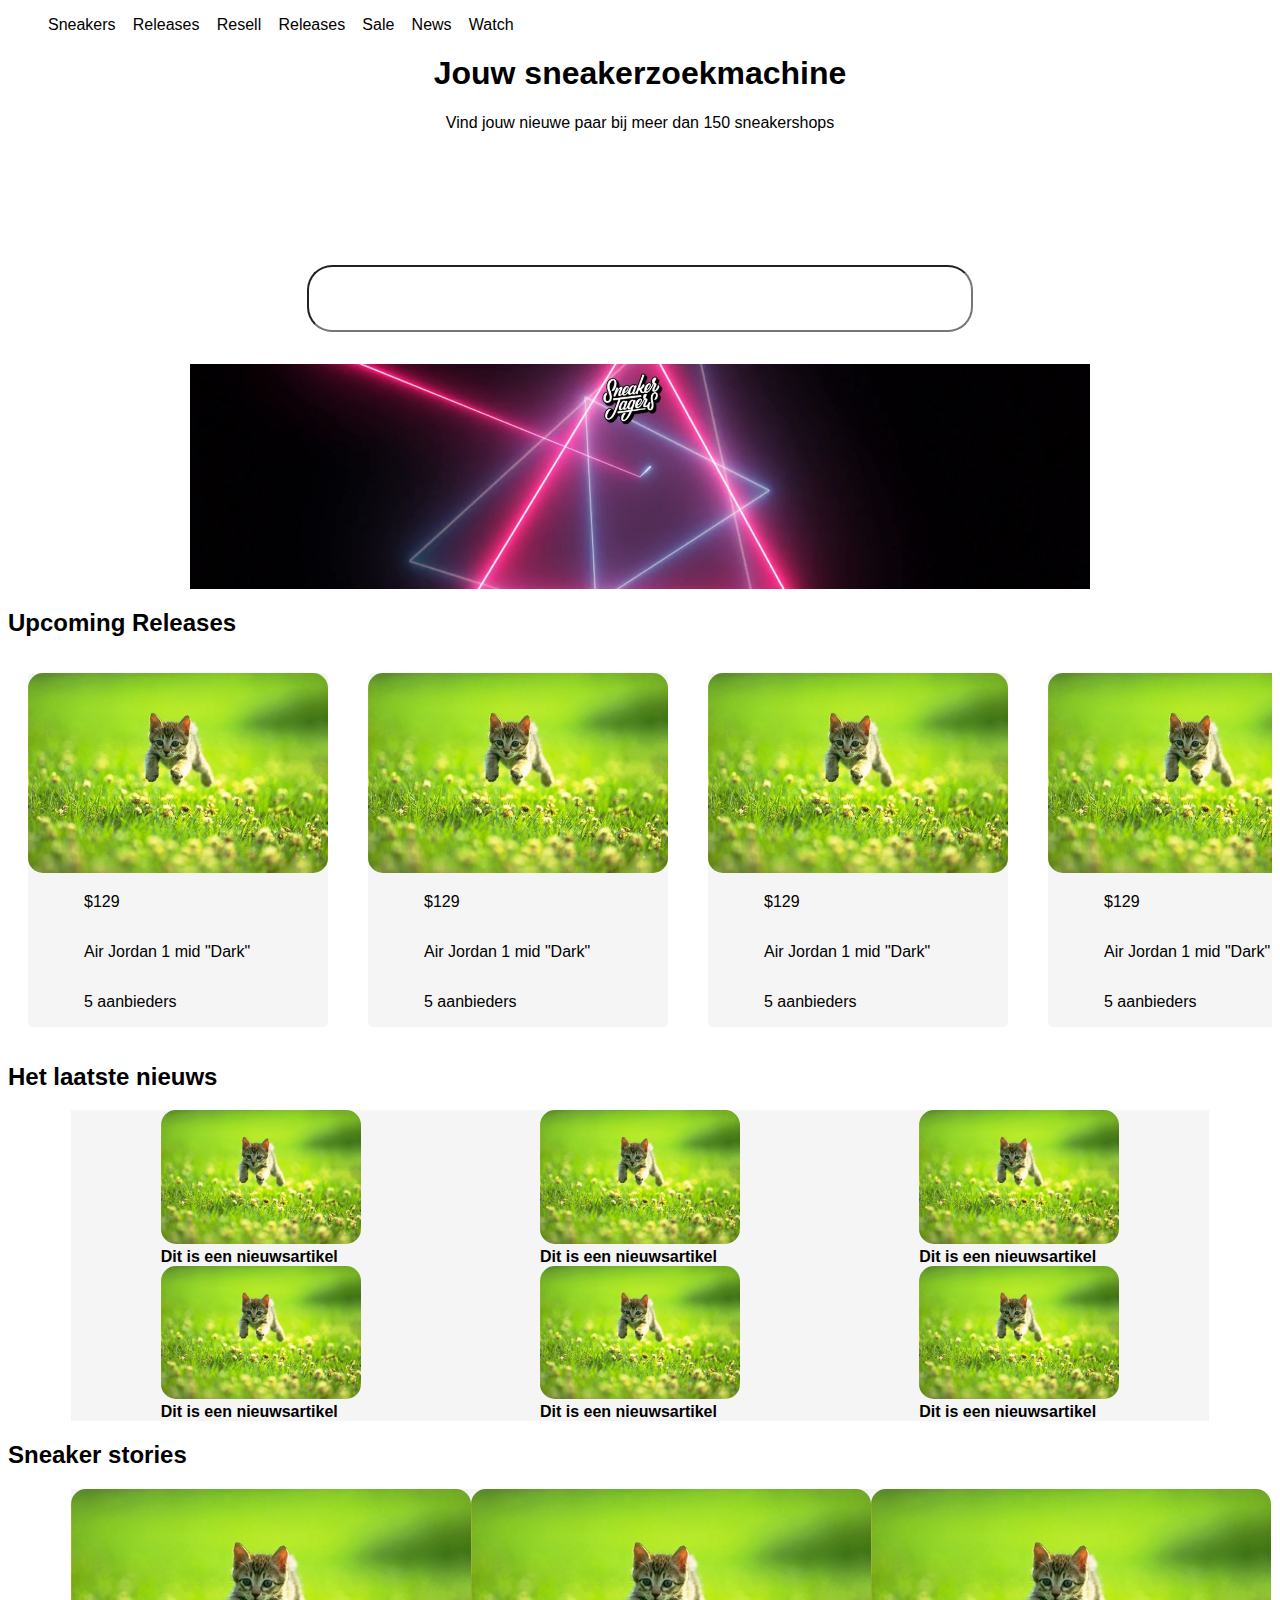
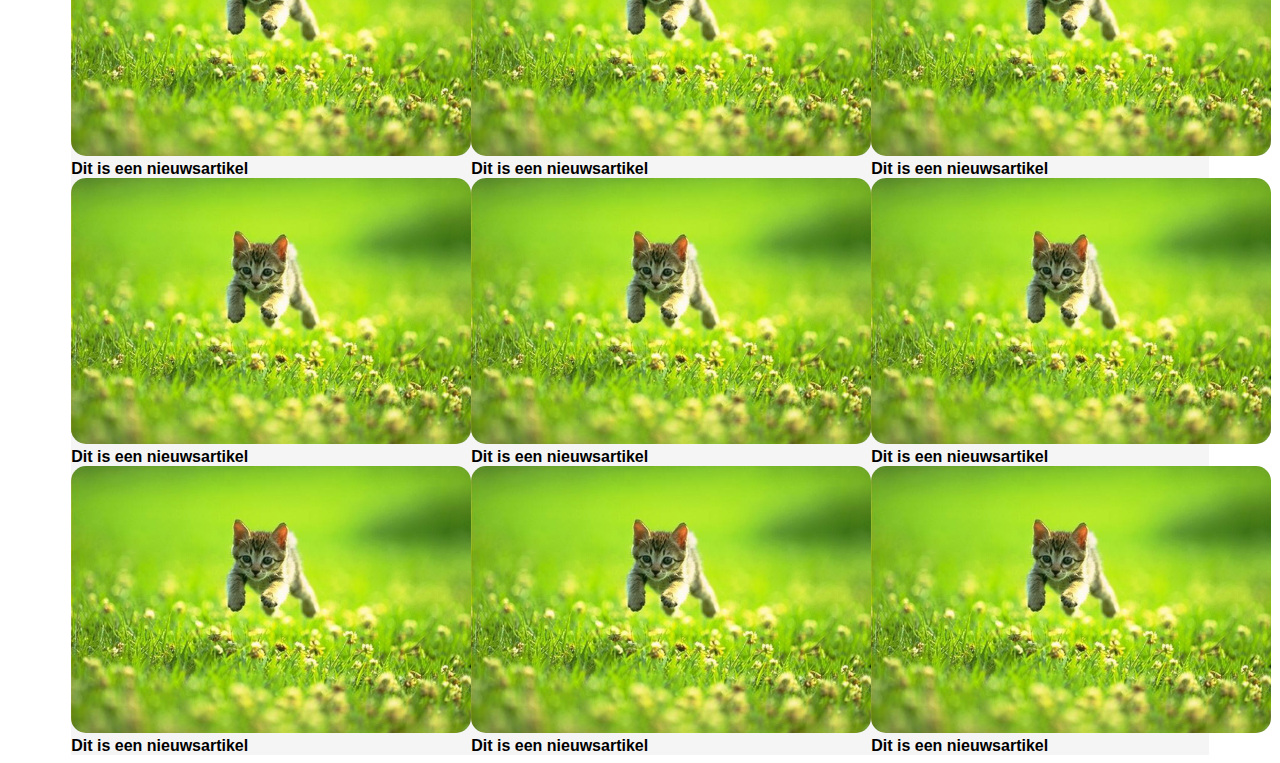
==== index2.html @ d447aaa3 "Add files via upload" ====
<!doctype html>
<html lang="nl">

<head>
	<meta charset="UTF-8">
	<meta name="author" content="jouw naam">
	<meta name="viewport" content="width=device-width, initial-scale=1">

	<title>Howdy FED2122</title>

	<link href="styles/style.css" rel="stylesheet">
	<link rel="icon" type="image/svg+xml" href="images/favicon.svg">
	
	<nav>
		<selector class="navigatieBalk"></selector>
		<ul>
			<li>Sneakers</li>
			<li>Releases</li>
			<li>Resell</li>
			<li>Releases</li>
			<li>Sale</li>
			<li>News</li>
			<li>Watch</li>
		</ul>
	</selector>
	</nav>
	
</head>

<body>
	<h1>Jouw sneakerzoekmachine</h1>
	<p>Vind jouw nieuwe paar bij meer dan 150 sneakershops</p>

	<form>
		<input type="textbox>">
	</form>

	<video width="900">
		<source src="images/black-friday.mp4" type="video/mp4">
	</video>

	<h2>Upcoming Releases</h2>

	<section>
		<ul class="sneakerblok">
			<li class="productfoto">
				<img width="300" src="images/dummy-plaatje.jpg">
			</li>
			<li>
				<p class="sneakerbloktekst">$129</p>
			</li>
			<li>
				<p class="sneakerbloktekst">Air Jordan 1 mid "Dark"</p>
			</li>
			<li>
				<p class="sneakerbloktekst">5 aanbieders</p>
			</li>
		</ul>

		<ul class="sneakerblok">
			<li class="productfoto">
				<img width="300" src="images/dummy-plaatje.jpg">
			</li>
			<li>
				<p class="sneakerbloktekst">$129</p>
			</li>
			<li>
				<p class="sneakerbloktekst">Air Jordan 1 mid "Dark"</p>
			</li>
			<li>
				<p class="sneakerbloktekst">5 aanbieders</p>
			</li>
		</ul>

		<ul class="sneakerblok">
			<li class="productfoto">
				<img width="300" src="images/dummy-plaatje.jpg">
			</li>
			<li>
				<p class="sneakerbloktekst">$129</p>
			</li>
			<li>
				<p class="sneakerbloktekst">Air Jordan 1 mid "Dark"</p>
			</li>
			<li>
				<p class="sneakerbloktekst">5 aanbieders</p>
			</li>
		</ul>

		<ul class="sneakerblok">
			<li class="productfoto">
				<img width="300" src="images/dummy-plaatje.jpg">
			</li>
			<li>
				<p class="sneakerbloktekst">$129</p>
			</li>
			<li>
				<p class="sneakerbloktekst">Air Jordan 1 mid "Dark"</p>
			</li>
			<li>
				<p class="sneakerbloktekst">5 aanbieders</p>
			</li>
		</ul>

		<ul class="sneakerblok">
			<li class="productfoto">
				<img width="300" src="images/dummy-plaatje.jpg">
			</li>
			<li>
				<p class="sneakerbloktekst">$129</p>
			</li>
			<li>
				<p class="sneakerbloktekst">Air Jordan 1 mid "Dark"</p>
			</li>
			<li>
				<p class="sneakerbloktekst">5 aanbieders</p>
			</li>
		</ul>


	</section>

	<h2>Het laatste nieuws</h2>
	<selection class="nieuwsItems">
		
			<li>
				<img width="200" src="images/dummy-plaatje.jpg">
				<selector class="nieuwsBlok">
				<strong>Dit is een nieuwsartikel</strong>
				</selector>
			</li>
			<li>
				<img width="200" src="images/dummy-plaatje.jpg">
				<selector class="nieuwsBlok"></selector>
				<strong>Dit is een nieuwsartikel</strong>
				</selector>
			</li>
			<li>
				<img width="200" src="images/dummy-plaatje.jpg">
				<selector class="nieuwsBlok"></selector>
				<strong>Dit is een nieuwsartikel</strong>
				</selector>
			</li>
		
	</selection>

	<section class="nieuwsItemsBorder">
	<selection class="nieuwsItems">
		
			<li>

				<img width="200" src="images/dummy-plaatje.jpg">
				<selector class="nieuwsBlok">
				<strong>Dit is een nieuwsartikel</strong>
				</selector>
			</li>
			<li>
				<img width="200" src="images/dummy-plaatje.jpg">
				<selector class="nieuwsBlok"></selector>
				<strong>Dit is een nieuwsartikel</strong>
				</selector>
			</li>
			<li>
				<img width="200" src="images/dummy-plaatje.jpg">
				<selector class="nieuwsBlok"></selector>
				<strong>Dit is een nieuwsartikel</strong>
				</selector>
			</li>
		
	</selection>
	</section>

	<h2>Sneaker stories</h2>
	<section class="nieuwsItemsBorder">
		<selection class="nieuwsItems">
				<li>
	
					<img width="400" src="images/dummy-plaatje.jpg">
					<selector class="nieuwsBlok">
					<strong>Dit is een nieuwsartikel</strong>
					</selector>
				</li>
				<li>
					<img width="400" src="images/dummy-plaatje.jpg">
					<selector class="nieuwsBlok"></selector>
					<strong>Dit is een nieuwsartikel</strong>
					</selector>
				</li>
				<li>
					<img width="400" src="images/dummy-plaatje.jpg">
					<selector class="nieuwsBlok"></selector>
					<strong>Dit is een nieuwsartikel</strong>
					</selector>
				</li>
		</selection>
		</section>

		<section class="nieuwsItemsBorder">
			<selection class="nieuwsItems">
					<li>
		
						<img width="400" src="images/dummy-plaatje.jpg">
						<selector class="nieuwsBlok">
						<strong>Dit is een nieuwsartikel</strong>
						</selector>
					</li>
					<li>
						<img width="400" src="images/dummy-plaatje.jpg">
						<selector class="nieuwsBlok"></selector>
						<strong>Dit is een nieuwsartikel</strong>
						</selector>
					</li>
					<li>
						<img width="400" src="images/dummy-plaatje.jpg">
						<selector class="nieuwsBlok"></selector>
						<strong>Dit is een nieuwsartikel</strong>
						</selector>
					</li>
			</selection>
			</section>

			<section class="nieuwsItemsBorder">
				<selection class="nieuwsItems">
						<li>
			
							<img width="400" src="images/dummy-plaatje.jpg">
							<selector class="nieuwsBlok">
							<strong>Dit is een nieuwsartikel</strong>
							</selector>
						</li>
						<li>
							<img width="400" src="images/dummy-plaatje.jpg">
							<selector class="nieuwsBlok"></selector>
							<strong>Dit is een nieuwsartikel</strong>
							</selector>
						</li>
						<li>
							<img width="400" src="images/dummy-plaatje.jpg">
							<selector class="nieuwsBlok"></selector>
							<strong>Dit is een nieuwsartikel</strong>
							</selector>
						</li>
				</selection>
				</section>


	<script src="scripts/script.js"></script>
</body>

</html>
---- styles/style.css ----
/* CSS Document */
*, *::after, *::before {
  box-sizing:border-box;  
}

html{
  font-family: Arial, Helvetica, sans-serif;
  background: "images/background.png";
}

h1{
  text-align: center;
  
}

p{
  text-align: center;
}



ul{
  list-style: none;
  width: 30em;
  display: flex;
  justify-content: space-between;
 
}

input{
  display: flex;
  width: 50em;
  height: 5em;
  margin: auto;
  padding: 10px;
  background-color: white;
  border-radius: 25px;
  margin-top: 10em;
}

section{
  display: flex;
  overflow-x:auto;
}

img{
  border-radius: 15px;
}

video{
  display: flex;
  margin: auto;
  margin-top: 2em;
}

strong{
  margin-top: 10em;
}

.achtergrond{
  background-color: grey;
  height: 500px;
}

.sneakerblok{
  width: 300px;
  display: flex;
  flex-direction: column;
  margin-left: 20px;
  margin-right: 20px;
  background-color: #F5F5F5;
  border-radius: 5px;
}

.productfoto{

  margin-left: -40px;
 
}

.navigatieBalk{
  width: 50px;
  justify-content: center;

}

.sneakerbloktekst{
  
  margin-left: 1em;
  text-align: left;
}

.image{
  margin:auto;

}

.nieuwsItems{
 display: flex;
 justify-content:space-around; 
 width: 90%;
 margin: auto;
 background-color: #F5F5F5;
 list-style: none;

}

.nieuwsBlok{
  display: block;
  width: auto;
  
}

ul{
  width: 40%;
}
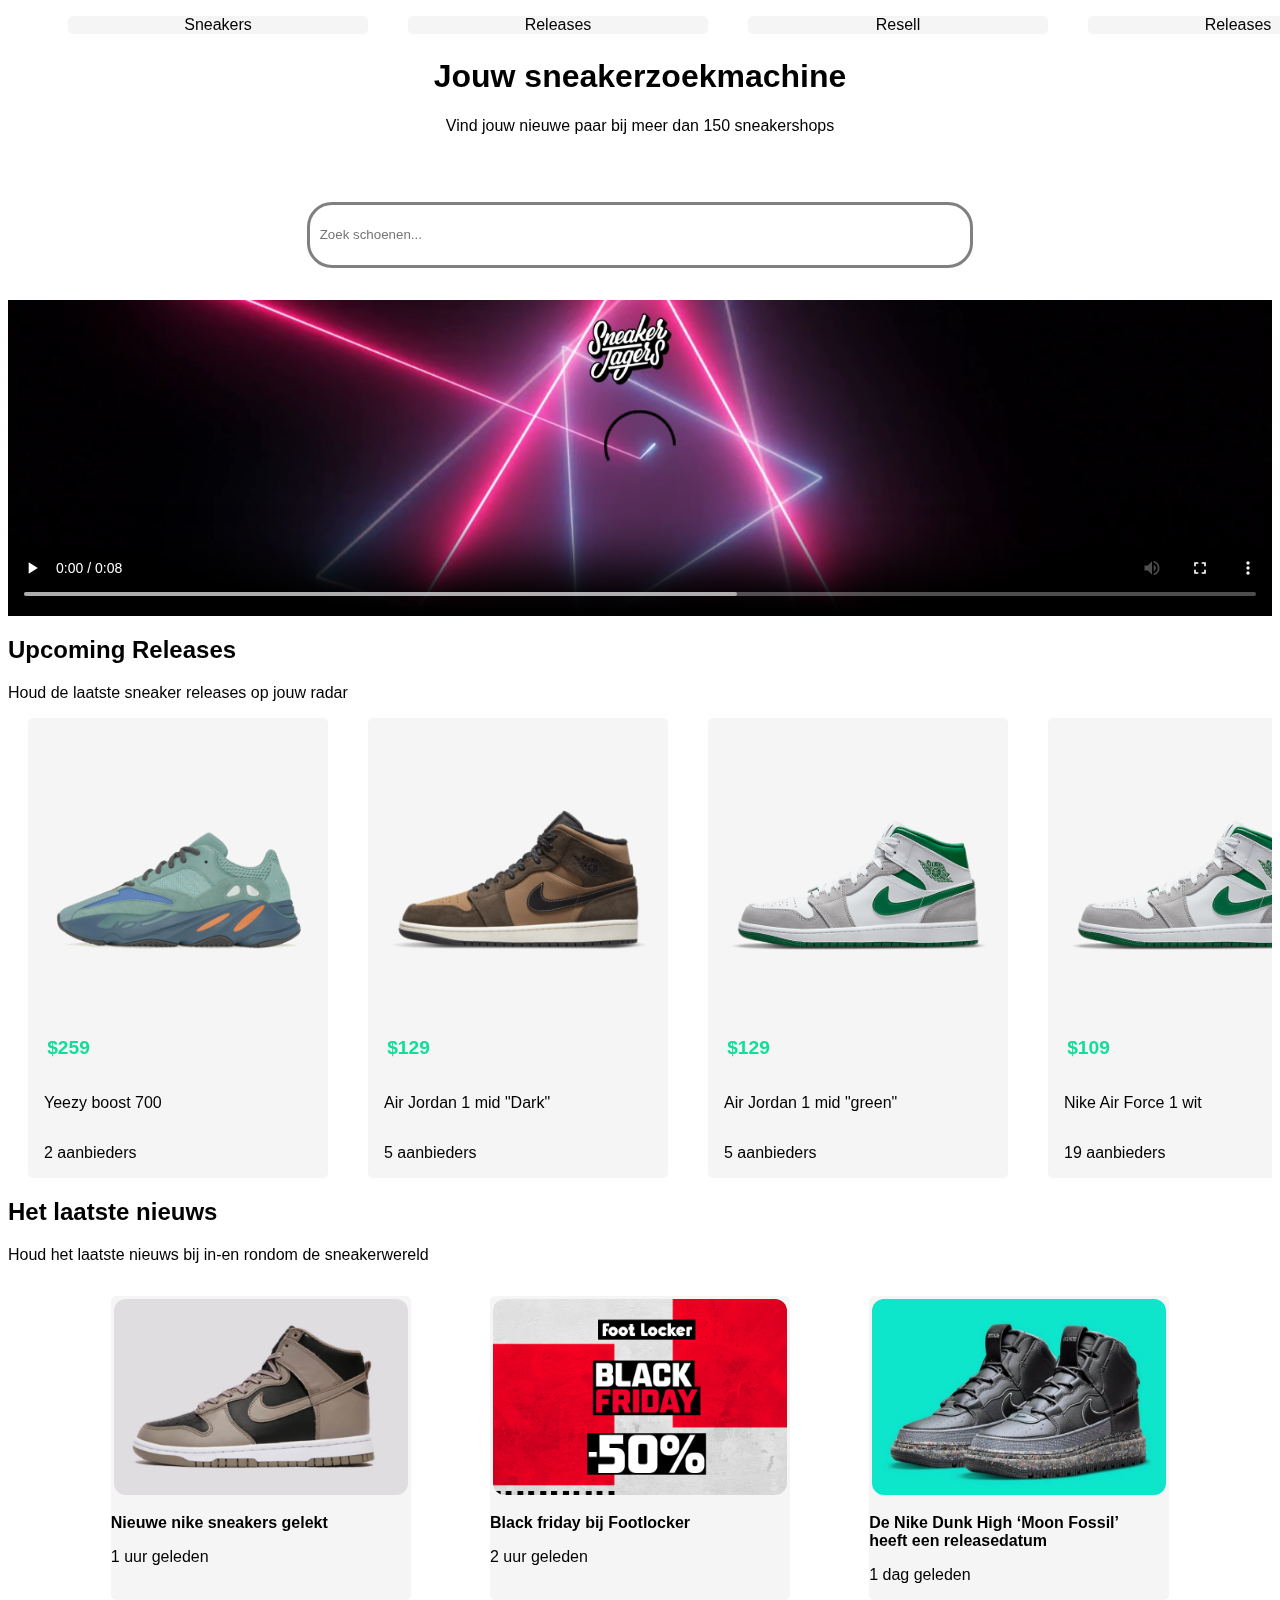
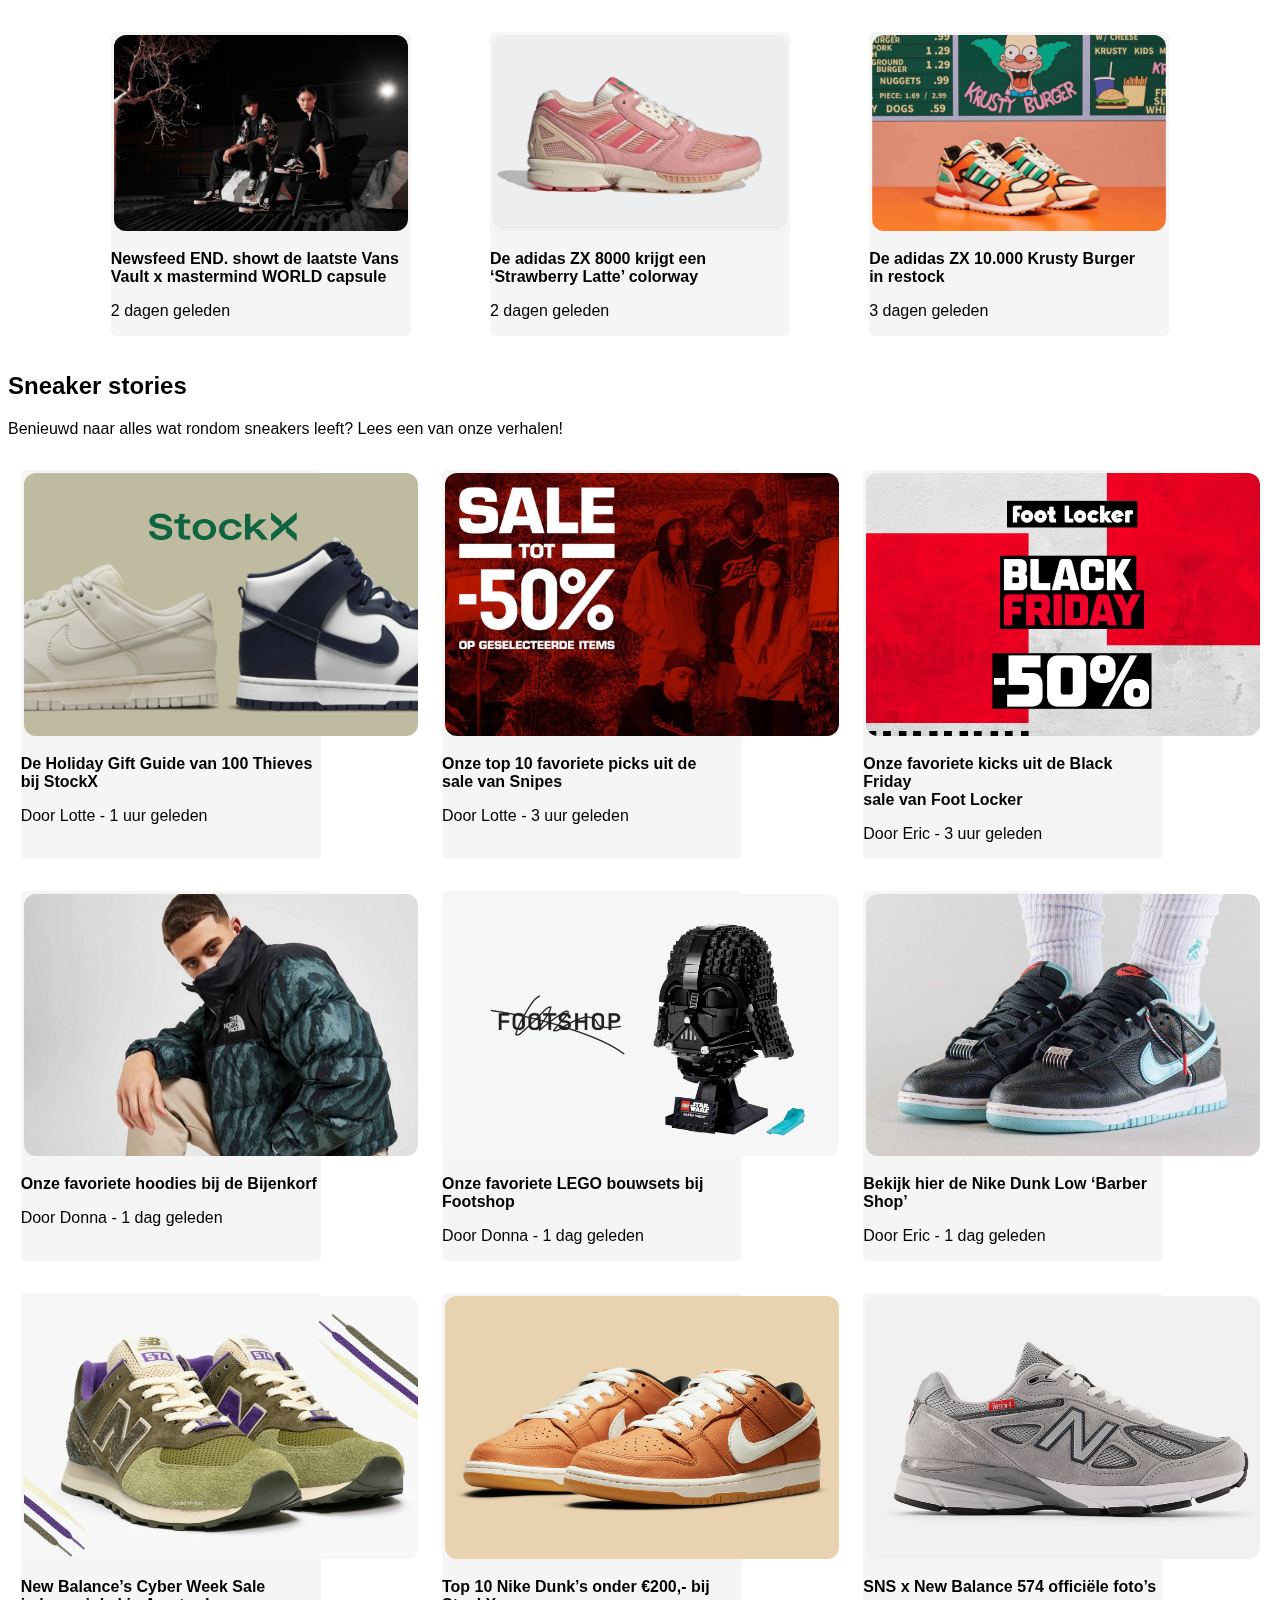
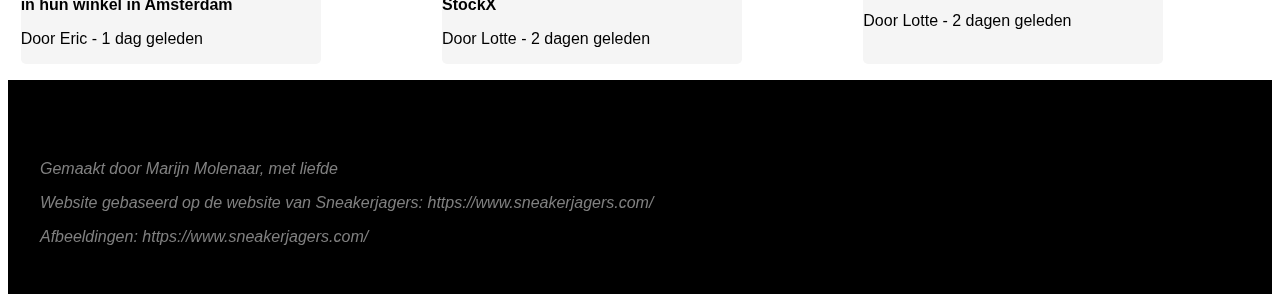
==== commit 7f7d184c: "Bestanden geupdate - 3-12-2021" ====
--- a/index2.html
+++ b/index2.html
@@ -5,246 +5,258 @@
 	<meta charset="UTF-8">
 	<meta name="author" content="jouw naam">
 	<meta name="viewport" content="width=device-width, initial-scale=1">
-
 	<title>Howdy FED2122</title>
-
 	<link href="styles/style.css" rel="stylesheet">
 	<link rel="icon" type="image/svg+xml" href="images/favicon.svg">
-	
 	<nav>
-		<selector class="navigatieBalk"></selector>
+		<selector>
 		<ul>
-			<li>Sneakers</li>
-			<li>Releases</li>
-			<li>Resell</li>
-			<li>Releases</li>
-			<li>Sale</li>
-			<li>News</li>
-			<li>Watch</li>
+			<selector class="navigatieKnop">
+				<a>
+					<li>Sneakers</li>
+				</a>
+			</selector>
+
+			<selector class="navigatieKnop">
+				<a>
+					<li>Releases</li>
+				</a>
+			</selector>
+
+			<selector class="navigatieKnop">
+				<a>
+					<li>Resell</li>
+				</a>
+			</selector>
+			<selector class="navigatieKnop">
+				<a>
+					<li>Releases</li>
+				</a>
+			</selector>
+			<selector class="navigatieKnop"><!--#5-->
+				<a>
+					<li>Sale</li>
+				</a>
+			</selector>
+			<selector class="navigatieKnop">
+				<a>
+					<li>News</li>
+				</a>
+			</selector>
+			<selector class="navigatieKnop">
+				<a>
+					<li>Watch</li>
+				</a>
+			</selector>
 		</ul>
-	</selector>
+		</selector>
 	</nav>
-	
 </head>
 
 <body>
 	<h1>Jouw sneakerzoekmachine</h1>
-	<p>Vind jouw nieuwe paar bij meer dan 150 sneakershops</p>
-
+	<selector>
+		<p>Vind jouw nieuwe paar bij meer dan 150 sneakershops</p>
+	</selector>
 	<form>
-		<input type="textbox>">
+		<input type="text" list="suggesties" placeholder="Zoek schoenen...">
+		<datalist id="suggesties">
+			<option>Nike</option>
+			<option>Adidas</option>
+			<option>Jeezy</option>
+			<option>Air Jordan</option>
+			<option>Vans</option>
+			<option>New Balance</option>
+		</datalist>
 	</form>
 
-	<video width="900">
+	<video controls width=100%>
 		<source src="images/black-friday.mp4" type="video/mp4">
 	</video>
-
 	<h2>Upcoming Releases</h2>
-
+	<p>Houd de laatste sneaker releases op jouw radar</p>
+	
 	<section>
-		<ul class="sneakerblok">
-			<li class="productfoto">
-				<img width="300" src="images/dummy-plaatje.jpg">
-			</li>
-			<li>
-				<p class="sneakerbloktekst">$129</p>
-			</li>
-			<li>
+		
+			<li>
+				<img width="300" src="images/jeezy700.jpg">
+				<section class="prijs">
+					<p class="sneakerbloktekst">$259</p>
+				</section>
+				<p class="sneakerbloktekst">Yeezy boost 700</p>
+				<p class="sneakerbloktekst">2 aanbieders</p>
+			</li>
+		
+
+			<li>
+				<img width="300" src="images/jordan_brown.jpg">
+				<section class="prijs">
+					<p class="sneakerbloktekst">$129</p>
+				</section>
 				<p class="sneakerbloktekst">Air Jordan 1 mid "Dark"</p>
-			</li>
-			<li>
 				<p class="sneakerbloktekst">5 aanbieders</p>
 			</li>
-		</ul>
-
-		<ul class="sneakerblok">
-			<li class="productfoto">
-				<img width="300" src="images/dummy-plaatje.jpg">
-			</li>
-			<li>
-				<p class="sneakerbloktekst">$129</p>
-			</li>
-			<li>
-				<p class="sneakerbloktekst">Air Jordan 1 mid "Dark"</p>
-			</li>
-			<li>
+
+			<li>
+				<img width="300" src="images/jordan_green.jpg">
+				<section class="prijs">
+					<p class="sneakerbloktekst">$129</p>
+				</section>
+				<p class="sneakerbloktekst">Air Jordan 1 mid "green"</p>
 				<p class="sneakerbloktekst">5 aanbieders</p>
 			</li>
-		</ul>
-
-		<ul class="sneakerblok">
-			<li class="productfoto">
-				<img width="300" src="images/dummy-plaatje.jpg">
-			</li>
-			<li>
-				<p class="sneakerbloktekst">$129</p>
-			</li>
-			<li>
-				<p class="sneakerbloktekst">Air Jordan 1 mid "Dark"</p>
-			</li>
-			<li>
-				<p class="sneakerbloktekst">5 aanbieders</p>
-			</li>
-		</ul>
-
-		<ul class="sneakerblok">
-			<li class="productfoto">
-				<img width="300" src="images/dummy-plaatje.jpg">
-			</li>
-			<li>
-				<p class="sneakerbloktekst">$129</p>
-			</li>
-			<li>
-				<p class="sneakerbloktekst">Air Jordan 1 mid "Dark"</p>
-			</li>
-			<li>
-				<p class="sneakerbloktekst">5 aanbieders</p>
-			</li>
-		</ul>
-
-		<ul class="sneakerblok">
-			<li class="productfoto">
-				<img width="300" src="images/dummy-plaatje.jpg">
-			</li>
-			<li>
-				<p class="sneakerbloktekst">$129</p>
-			</li>
-			<li>
-				<p class="sneakerbloktekst">Air Jordan 1 mid "Dark"</p>
-			</li>
-			<li>
-				<p class="sneakerbloktekst">5 aanbieders</p>
-			</li>
-		</ul>
-
+
+			<li>
+				<img width="300" src="images/jordan_green.jpg">
+				<section class="prijs">
+					<p class="sneakerbloktekst">$109</p>
+				</section>
+				<p class="sneakerbloktekst">Nike Air Force 1 wit</p>
+				<p class="sneakerbloktekst">19 aanbieders</p>
+			</li>
+
+			<li>
+				<img width="300" src="images/Huarache.jpg">
+				<section class="prijs">
+					<p class="sneakerbloktekst">$145</p>
+				</section>
+				<p class="sneakerbloktekst">Nike Air Huarache LE 'Praline'</p>
+				<p class="sneakerbloktekst">3 aanbieders</p>
+			</li>
 
 	</section>
 
-	<h2>Het laatste nieuws</h2>
-	<selection class="nieuwsItems">
-		
-			<li>
-				<img width="200" src="images/dummy-plaatje.jpg">
-				<selector class="nieuwsBlok">
-				<strong>Dit is een nieuwsartikel</strong>
-				</selector>
-			</li>
-			<li>
-				<img width="200" src="images/dummy-plaatje.jpg">
+	<h2> Het laatste nieuws</h2>
+	<p>Houd het laatste nieuws bij in-en rondom de sneakerwereld</p>
+	<selection> <!--1-->
+
+		<li>
+			<img width="300" src="images/artikel1.jpg">
+			<selector class="nieuwsBlok"></selector>
+			<strong>Nieuwe nike sneakers gelekt</strong>
+			<p>1 uur geleden</p>
+			</selector>
+		</li>
+
+		<li>
+			<img width="300" src="images/artikel2.jpg">
+			<selector class="nieuwsBlok"></selector>
+			<strong>Black friday bij Footlocker</strong>
+			<p>2 uur geleden</p>
+			</selector>
+		</li>
+		<li>
+			<img width="300" src="images/artikel3.jpg">
+			<selector class="nieuwsBlok"></selector>
+			<strong>De Nike Dunk High ‘Moon Fossil’ <br>
+				heeft een releasedatum</strong>
+			<p>1 dag geleden</p>
+			</selector>
+		</li>
+
+	</selection>
+
+		<selection > <!--2-->
+
+			<li>
+				<img width="300" src="images/artikel4.png">
 				<selector class="nieuwsBlok"></selector>
-				<strong>Dit is een nieuwsartikel</strong>
-				</selector>
-			</li>
-			<li>
-				<img width="200" src="images/dummy-plaatje.jpg">
+				<strong>Newsfeed
+					END. showt de laatste Vans <br>Vault x mastermind WORLD capsule</strong>
+				<p>2 dagen geleden</p>
+				</selector>
+			</li>
+			<li>
+				<img width="300" src="images/artikel5.jpg">
 				<selector class="nieuwsBlok"></selector>
-				<strong>Dit is een nieuwsartikel</strong>
-				</selector>
-			</li>
-		
-	</selection>
-
-	<section class="nieuwsItemsBorder">
-	<selection class="nieuwsItems">
-		
-			<li>
-
-				<img width="200" src="images/dummy-plaatje.jpg">
-				<selector class="nieuwsBlok">
-				<strong>Dit is een nieuwsartikel</strong>
-				</selector>
-			</li>
-			<li>
-				<img width="200" src="images/dummy-plaatje.jpg">
+				<strong>De adidas ZX 8000 krijgt een <br>‘Strawberry Latte’ colorway</strong>
+				<p>2 dagen geleden</p>
+				</selector>
+			</li>
+			<li>
+				<img width="300" src="images/artikel6.png">
 				<selector class="nieuwsBlok"></selector>
-				<strong>Dit is een nieuwsartikel</strong>
-				</selector>
-			</li>
-			<li>
-				<img width="200" src="images/dummy-plaatje.jpg">
-				<selector class="nieuwsBlok"></selector>
-				<strong>Dit is een nieuwsartikel</strong>
-				</selector>
-			</li>
-		
-	</selection>
-	</section>
+				<strong>De adidas ZX 10.000 Krusty Burger<br>in restock</strong>
+				<p>3 dagen geleden</p>
+				</selector>
+			</li>
+
+		</selection>
 
 	<h2>Sneaker stories</h2>
-	<section class="nieuwsItemsBorder">
-		<selection class="nieuwsItems">
-				<li>
-	
-					<img width="400" src="images/dummy-plaatje.jpg">
-					<selector class="nieuwsBlok">
-					<strong>Dit is een nieuwsartikel</strong>
-					</selector>
-				</li>
-				<li>
-					<img width="400" src="images/dummy-plaatje.jpg">
-					<selector class="nieuwsBlok"></selector>
-					<strong>Dit is een nieuwsartikel</strong>
-					</selector>
-				</li>
-				<li>
-					<img width="400" src="images/dummy-plaatje.jpg">
-					<selector class="nieuwsBlok"></selector>
-					<strong>Dit is een nieuwsartikel</strong>
-					</selector>
-				</li>
-		</selection>
-		</section>
-
-		<section class="nieuwsItemsBorder">
-			<selection class="nieuwsItems">
-					<li>
-		
-						<img width="400" src="images/dummy-plaatje.jpg">
-						<selector class="nieuwsBlok">
-						<strong>Dit is een nieuwsartikel</strong>
-						</selector>
-					</li>
-					<li>
-						<img width="400" src="images/dummy-plaatje.jpg">
-						<selector class="nieuwsBlok"></selector>
-						<strong>Dit is een nieuwsartikel</strong>
-						</selector>
-					</li>
-					<li>
-						<img width="400" src="images/dummy-plaatje.jpg">
-						<selector class="nieuwsBlok"></selector>
-						<strong>Dit is een nieuwsartikel</strong>
-						</selector>
-					</li>
-			</selection>
-			</section>
-
-			<section class="nieuwsItemsBorder">
-				<selection class="nieuwsItems">
-						<li>
-			
-							<img width="400" src="images/dummy-plaatje.jpg">
-							<selector class="nieuwsBlok">
-							<strong>Dit is een nieuwsartikel</strong>
-							</selector>
-						</li>
-						<li>
-							<img width="400" src="images/dummy-plaatje.jpg">
-							<selector class="nieuwsBlok"></selector>
-							<strong>Dit is een nieuwsartikel</strong>
-							</selector>
-						</li>
-						<li>
-							<img width="400" src="images/dummy-plaatje.jpg">
-							<selector class="nieuwsBlok"></selector>
-							<strong>Dit is een nieuwsartikel</strong>
-							</selector>
-						</li>
-				</selection>
-				</section>
-
-
+	<p>Benieuwd naar alles wat rondom sneakers leeft? Lees een van onze verhalen!</p>
+	
+		<selection>
+			<li>
+				<img width="400" src="images/story1.png">
+					<strong>De Holiday Gift Guide van 100 Thieves bij StockX</strong>
+					<p>Door Lotte - 1 uur geleden</p>
+			</li>
+			<li>
+				<img width="400" src="images/artikel3.jpeg">
+				<strong>Onze top 10 favoriete picks uit de <br>sale van Snipes</strong>
+				<p>Door Lotte - 3 uur geleden</p>
+			</li>
+			<li>
+				<img width="400" src="images/artikel2.jpg">
+				<strong>Onze favoriete kicks uit de Black Friday <br>sale van Foot Locker</strong>
+				<p>Door Eric - 3 uur geleden</p>
+			</li>
+		</selection>
+	
+
+	
+		<selection>
+			<li>
+
+				<img width="400" src="images/story4.jpg">
+					<strong>Onze favoriete hoodies bij de Bijenkorf</strong>
+					<p>Door Donna - 1 dag geleden</p>
+					
+			</li>
+			<li>
+				<img width="400" src="images/story5.jpg">
+				<strong>Onze favoriete LEGO bouwsets bij Footshop</strong>
+				<p>Door Donna - 1 dag geleden</p>
+				</selector>
+			</li>
+			<li>
+				<img width="400" src="images/story6.jpg">
+				<strong>Bekijk hier de Nike Dunk Low ‘Barber Shop’</strong>
+				<p>Door Eric - 1 dag geleden</p>
+				</selector>
+			</li>
+		</selection>
+
+
+	
+		<selection>
+			<li>
+				<img width="400" src="images/story7.png">
+					<strong>New Balance’s Cyber Week Sale <br>in hun winkel in Amsterdam</strong>
+					<P>Door Eric - 1 dag geleden</P>
+				</selector>
+			</li>
+			<li>
+				<img width="400" src="images/story8.png">
+				<strong>Top 10 Nike Dunk’s onder €200,- bij StockX</strong>
+				<p>Door Lotte - 2 dagen geleden</p>
+				</selector>
+			</li>
+			<li>
+				<img width="400" src="images/story9.png">
+				<strong>SNS x New Balance 574 officiële foto’s</strong>
+				<p>Door Lotte - 2 dagen geleden</p>
+				</selector>
+			</li>
+		</selection>
 	<script src="scripts/script.js"></script>
 </body>
 
+<footer>
+	<p>Gemaakt door Marijn Molenaar, met liefde </p>
+			<p>Website gebaseerd op de website van Sneakerjagers: https://www.sneakerjagers.com/ </p>
+			<p>Afbeeldingen: https://www.sneakerjagers.com/ </p>
+
+
 </html>--- a/styles/style.css
+++ b/styles/style.css
@@ -13,12 +13,6 @@
   
 }
 
-p{
-  text-align: center;
-}
-
-
-
 ul{
   list-style: none;
   width: 30em;
@@ -35,9 +29,13 @@
   padding: 10px;
   background-color: white;
   border-radius: 25px;
-  margin-top: 10em;
-}
-
+  margin-top: 5em;
+  border: 3px solid grey;
+}
+input:hover{
+  border: 3px solid rgb(16, 223, 154);
+  transition: .3s;
+}
 section{
   display: flex;
   overflow-x:auto;
@@ -45,6 +43,13 @@
 
 img{
   border-radius: 15px;
+  position: relative;
+  border: 3px solid transparent;
+}
+
+img:hover {
+  border: 3px solid rgb(16, 223, 154);
+  transition: .3s;
 }
 
 video{
@@ -54,7 +59,13 @@
 }
 
 strong{
-  margin-top: 10em;
+  margin-top: 1em;
+  width: 300px;
+ 
+}
+
+.kopjes{
+  margin-left: 1em;
 }
 
 .achtergrond{
@@ -62,20 +73,83 @@
   height: 500px;
 }
 
-.sneakerblok{
-  width: 300px;
-  display: flex;
-  flex-direction: column;
-  margin-left: 20px;
-  margin-right: 20px;
-  background-color: #F5F5F5;
-  border-radius: 5px;
-}
-
-.productfoto{
-
-  margin-left: -40px;
+/* Upcoming releases */
+
+li:nth-of-type(1) {
+  list-style: none;
+  width: 300px;
+  display: flex;
+  flex-direction: column;
+  margin-left: 20px;
+  margin-right: 20px;
+  background-color: #F5F5F5;
+  border-radius: 5px;
+
+}
+
+li:nth-of-type(2) {
+  list-style: none;
+  width: 300px;
+  display: flex;
+  flex-direction: column;
+  margin-left: 20px;
+  margin-right: 20px;
+  background-color: #F5F5F5;
+  border-radius: 5px;
+
+}
+
+li:nth-of-type(3) {
+  list-style: none;
+  width: 300px;
+  display: flex;
+  flex-direction: column;
+  margin-left: 20px;
+  margin-right: 20px;
+  background-color: #F5F5F5;
+  border-radius: 5px;
+
+}
+
+li:nth-of-type(4) {
+  list-style: none;
+  width: 300px;
+  display: flex;
+  flex-direction: column;
+  margin-left: 20px;
+  margin-right: 20px;
+  background-color: #F5F5F5;
+  border-radius: 5px;
+
+}
+
+li:nth-of-type(5) {
+  list-style: none;
+  width: 300px;
+  display: flex;
+  flex-direction: column;
+  margin-left: 20px;
+  margin-right: 20px;
+  background-color: #F5F5F5;
+  border-radius: 5px;
+
+}
+
+/*sneakerstories*/
+li:nth-of-type(6){
  
+}
+
+.navigatieKnop{
+  border-bottom: 3px solid transparent;
+}
+
+
+
+
+.navigatieKnop:hover{
+  border-bottom: 3px solid rgb(16, 223, 154);
+  transition: 0.3s;
 }
 
 .navigatieBalk{
@@ -84,6 +158,12 @@
 
 }
 
+.prijs{
+  color: rgb(16, 223, 154);
+  font-weight: bolder;
+  font-size: larger;
+}
+
 .sneakerbloktekst{
   
   margin-left: 1em;
@@ -95,22 +175,98 @@
 
 }
 
-.nieuwsItems{
- display: flex;
- justify-content:space-around; 
- width: 90%;
- margin: auto;
- background-color: #F5F5F5;
- list-style: none;
-
-}
+
+/* Het laatste nieuws */
+
+
+selection:nth-of-type(1) {
+  display: flex;
+  justify-content:space-around; 
+  width: 90%;
+  margin: auto;
+  background-color: white;
+  list-style: none;
+  padding-top: 1em;
+  padding-bottom: 1em;
+
+}
+
+selection:nth-of-type(2) {
+  display: flex;
+  justify-content:space-around; 
+  width: 90%;
+  margin: auto;
+  background-color: white;
+  list-style: none;
+  padding-top: 1em;
+  padding-bottom: 1em;
+
+}
+
+
+selection:nth-of-type(3) {
+  display: flex;
+  justify-content:space-around; 
+  width: 100%;
+  margin-left: -3em;
+  background-color: white;
+  list-style: none;
+  padding-top: 1em;
+  padding-bottom: 1em;
+
+}
+
+
+selection:nth-of-type(4) {
+  display: flex;
+  justify-content:space-around; 
+  width: 100%;
+  margin-left: -3em;
+  background-color: white;
+  list-style: none;
+  padding-top: 1em;
+  padding-bottom: 1em;
+
+}
+
+selection:nth-of-type(5) {
+  display: flex;
+  justify-content:space-around; 
+  width: 100%;
+  margin-left: -3em;
+  background-color: white;
+  list-style: none;
+  padding-top: 1em;
+  padding-bottom: 1em;
+
+}
+
+selector:nth-of-type(1) {
+  text-align: center;
+
+}
+
+
+
+
+
 
 .nieuwsBlok{
   display: block;
-  width: auto;
+  width: 400px;
   
 }
 
 ul{
-  width: 40%;
-}
+  width: 40%; 
+}
+
+footer{
+  
+  padding: 2em;
+  padding-top: 4em;
+  color:grey;
+  background-color: black;
+  font-style: italic;
+
+}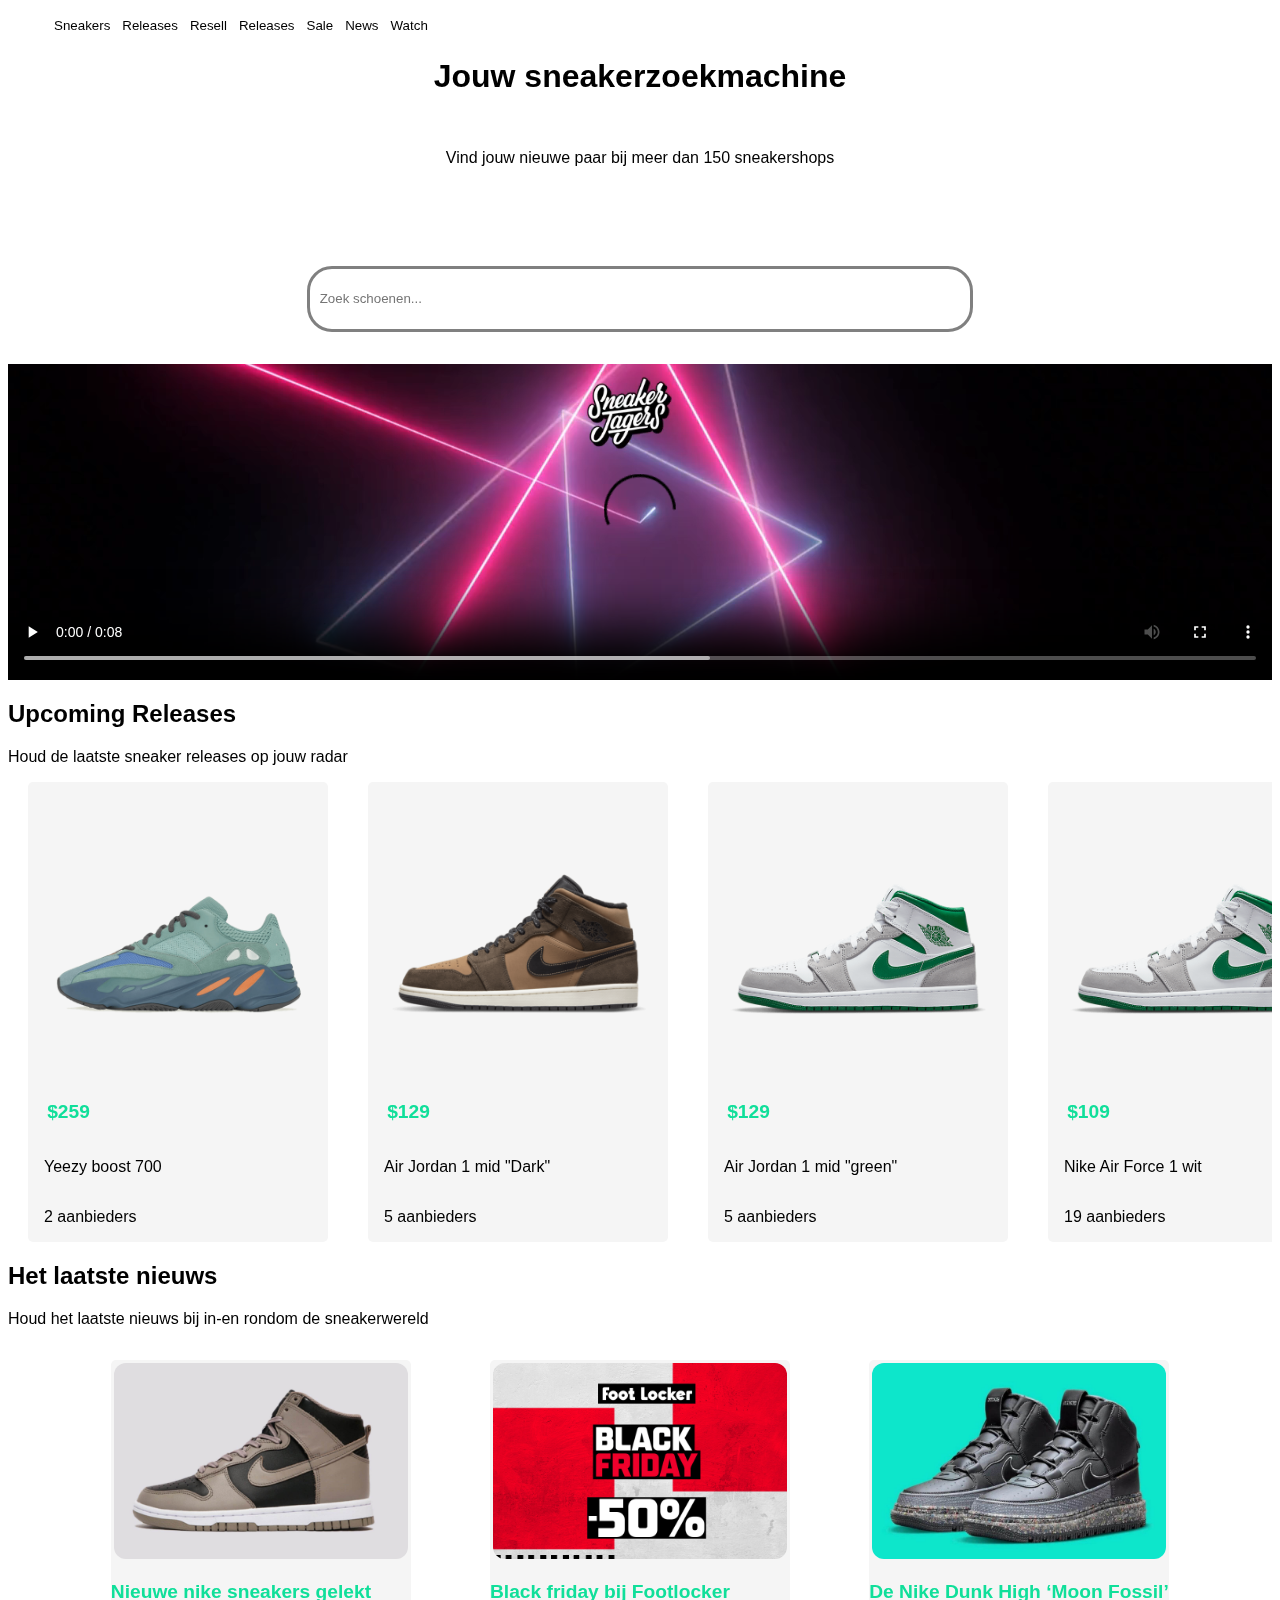
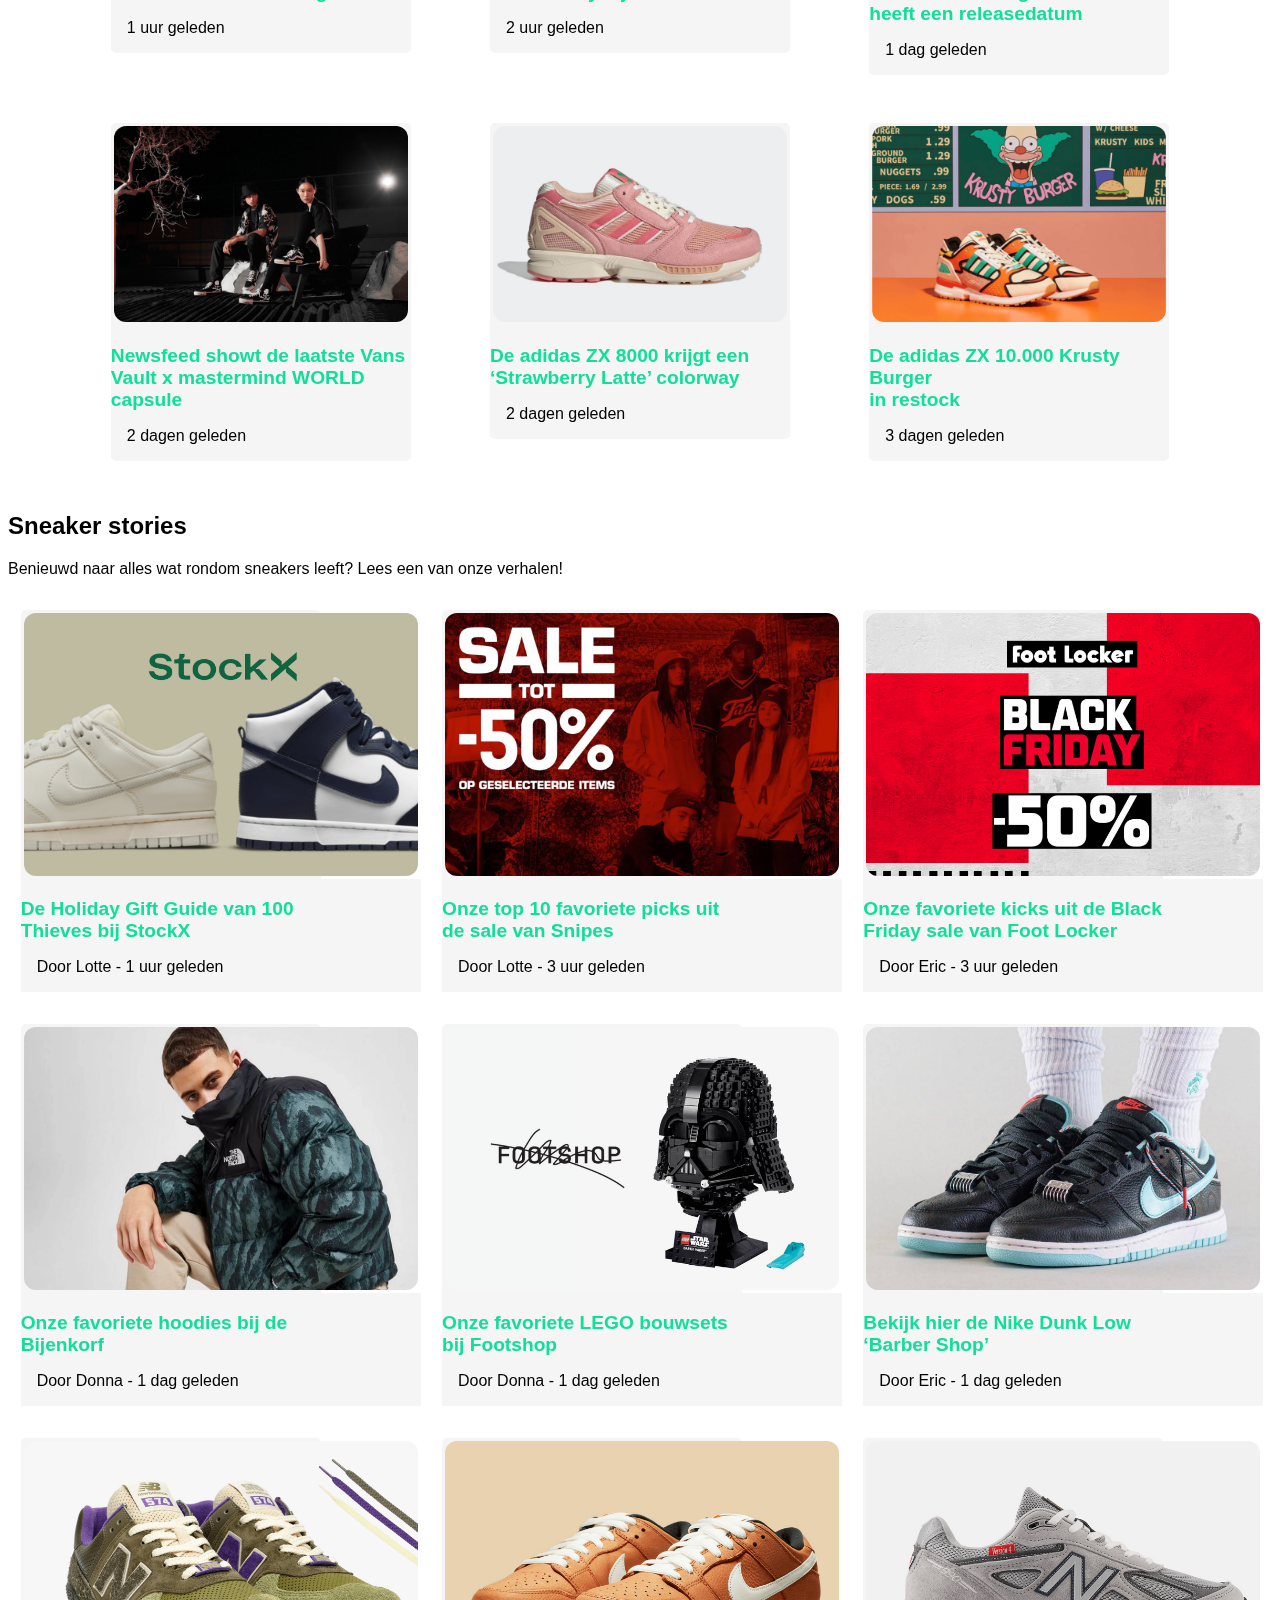
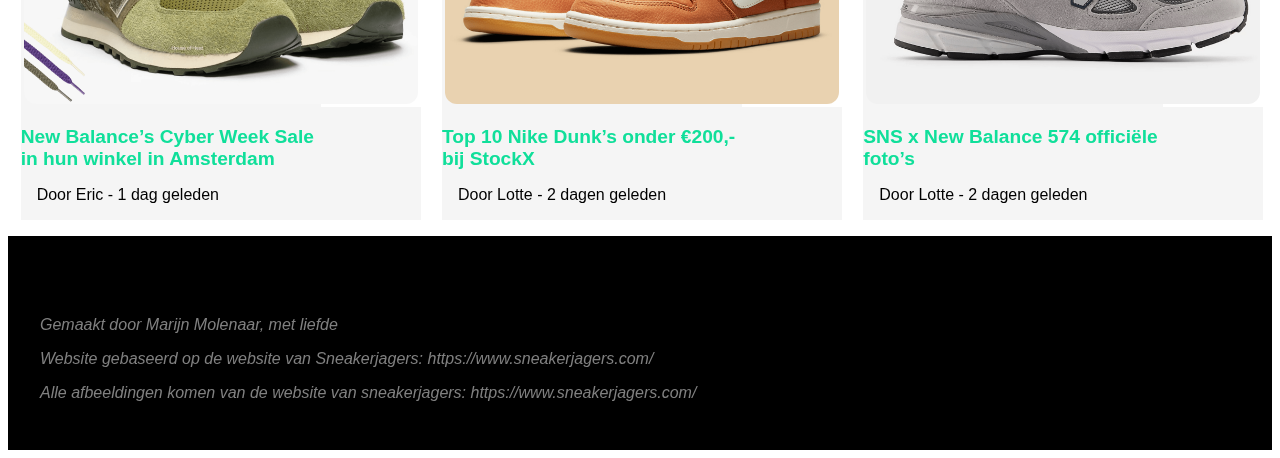
==== commit dd721891: "Update 10-12-2021" ====
--- a/index2.html
+++ b/index2.html
@@ -1,63 +1,54 @@
 <!doctype html>
 <html lang="nl">
+<!--HEADER met metadata m.b.t. charset, viewport en stijlsheet-->
 
 <head>
 	<meta charset="UTF-8">
 	<meta name="author" content="jouw naam">
 	<meta name="viewport" content="width=device-width, initial-scale=1">
-	<title>Howdy FED2122</title>
+	<title>Marijn's website</title>
 	<link href="styles/style.css" rel="stylesheet">
 	<link rel="icon" type="image/svg+xml" href="images/favicon.svg">
+</head>
+
+<body>
+	<!--Navigatiebalk-->
 	<nav>
-		<selector>
 		<ul>
-			<selector class="navigatieKnop">
-				<a>
-					<li>Sneakers</li>
-				</a>
-			</selector>
-
-			<selector class="navigatieKnop">
-				<a>
-					<li>Releases</li>
-				</a>
-			</selector>
-
-			<selector class="navigatieKnop">
-				<a>
-					<li>Resell</li>
-				</a>
-			</selector>
-			<selector class="navigatieKnop">
-				<a>
-					<li>Releases</li>
-				</a>
-			</selector>
-			<selector class="navigatieKnop"><!--#5-->
-				<a>
-					<li>Sale</li>
-				</a>
-			</selector>
-			<selector class="navigatieKnop">
-				<a>
-					<li>News</li>
-				</a>
-			</selector>
-			<selector class="navigatieKnop">
-				<a>
-					<li>Watch</li>
-				</a>
-			</selector>
+			<a>
+				<button>Sneakers</button>
+			</a>
+
+			<a>
+				<button>Releases</button>
+			</a>
+
+			<a>
+				<button>Resell</button>
+			</a>
+
+			<a>
+				<button>Releases</button>
+			</a>
+
+			<a>
+				<button>Sale</button>
+			</a>
+
+			<a>
+				<button>News</button>
+			</a>
+
+			<a>
+				<button>Watch</button>
+			</a>
 		</ul>
-		</selector>
 	</nav>
-</head>
-
-<body>
 	<h1>Jouw sneakerzoekmachine</h1>
 	<selector>
 		<p>Vind jouw nieuwe paar bij meer dan 150 sneakershops</p>
 	</selector>
+	<!--Inputveld met aantal suggesties die relevant zijn voor de gebruiker-->
 	<form>
 		<input type="text" list="suggesties" placeholder="Zoek schoenen...">
 		<datalist id="suggesties">
@@ -69,194 +60,277 @@
 			<option>New Balance</option>
 		</datalist>
 	</form>
-
+	<!--Video met een aantal controls-->
 	<video controls width=100%>
 		<source src="images/black-friday.mp4" type="video/mp4">
 	</video>
 	<h2>Upcoming Releases</h2>
 	<p>Houd de laatste sneaker releases op jouw radar</p>
-	
+	<!--Slideshow met aantal producten-->
 	<section>
-		
+		<!--Product 1-->
+		<a href="#">
 			<li>
 				<img width="300" src="images/jeezy700.jpg">
-				<section class="prijs">
-					<p class="sneakerbloktekst">$259</p>
-				</section>
-				<p class="sneakerbloktekst">Yeezy boost 700</p>
-				<p class="sneakerbloktekst">2 aanbieders</p>
-			</li>
-		
-
+				<section>
+					<p>$259</p>
+				</section>
+				<p>Yeezy boost 700</p>
+				<p>2 aanbieders</p>
+
+			</li>
+		</a>
+
+		<!--Product 2-->
+		<a href="#">
 			<li>
 				<img width="300" src="images/jordan_brown.jpg">
-				<section class="prijs">
-					<p class="sneakerbloktekst">$129</p>
-				</section>
-				<p class="sneakerbloktekst">Air Jordan 1 mid "Dark"</p>
-				<p class="sneakerbloktekst">5 aanbieders</p>
-			</li>
-
+				<section>
+					<p>$129</p>
+				</section>
+				<p>Air Jordan 1 mid "Dark"</p>
+				<p>5 aanbieders</p>
+
+			</li>
+		</a>
+
+		<!--Product 3-->
+		<a href="#">
 			<li>
 				<img width="300" src="images/jordan_green.jpg">
-				<section class="prijs">
-					<p class="sneakerbloktekst">$129</p>
-				</section>
-				<p class="sneakerbloktekst">Air Jordan 1 mid "green"</p>
-				<p class="sneakerbloktekst">5 aanbieders</p>
-			</li>
-
+				<section>
+					<p>$129</p>
+				</section>
+				<p>Air Jordan 1 mid "green"</p>
+				<p>5 aanbieders</p>
+
+			</li>
+		</a>
+
+		<!--Product4-->
+		<a href="#">
 			<li>
 				<img width="300" src="images/jordan_green.jpg">
-				<section class="prijs">
-					<p class="sneakerbloktekst">$109</p>
-				</section>
-				<p class="sneakerbloktekst">Nike Air Force 1 wit</p>
-				<p class="sneakerbloktekst">19 aanbieders</p>
-			</li>
-
+				<section>
+					<p>$109</p>
+				</section>
+				<p>Nike Air Force 1 wit</p>
+				<p>19 aanbieders</p>
+
+			</li>
+		</a>
+
+		<!--Product 5-->
+		<a href="#">
 			<li>
 				<img width="300" src="images/Huarache.jpg">
-				<section class="prijs">
-					<p class="sneakerbloktekst">$145</p>
-				</section>
-				<p class="sneakerbloktekst">Nike Air Huarache LE 'Praline'</p>
-				<p class="sneakerbloktekst">3 aanbieders</p>
-			</li>
-
+				<section>
+					<p>$145</p>
+				</section>
+				<p>Nike Air Huarache LE 'Praline'</p>
+				<p>3 aanbieders</p>
+
+			</li>
+		</a>
 	</section>
 
+	<!--Nieuwssectie-->
 	<h2> Het laatste nieuws</h2>
 	<p>Houd het laatste nieuws bij in-en rondom de sneakerwereld</p>
-	<selection> <!--1-->
-
-		<li>
-			<img width="300" src="images/artikel1.jpg">
-			<selector class="nieuwsBlok"></selector>
-			<strong>Nieuwe nike sneakers gelekt</strong>
-			<p>1 uur geleden</p>
-			</selector>
-		</li>
-
-		<li>
-			<img width="300" src="images/artikel2.jpg">
-			<selector class="nieuwsBlok"></selector>
-			<strong>Black friday bij Footlocker</strong>
-			<p>2 uur geleden</p>
-			</selector>
-		</li>
-		<li>
-			<img width="300" src="images/artikel3.jpg">
-			<selector class="nieuwsBlok"></selector>
-			<strong>De Nike Dunk High ‘Moon Fossil’ <br>
-				heeft een releasedatum</strong>
-			<p>1 dag geleden</p>
-			</selector>
-		</li>
-
+	<selection>
+
+		<!--RIj 1-->
+		<a href="#">
+			<li>
+				<img width="300" src="images/artikel1.jpg">
+				<section>
+					<strong>Nieuwe nike sneakers gelekt</strong>
+				</section>
+				<p>1 uur geleden</p>
+			</li>
+		</a>
+		<a href="#">
+			<li>
+				<img width="300" src="images/artikel2.jpg">
+				<section>
+					<strong>Black friday bij Footlocker</strong>
+				</section>
+				<p>2 uur geleden</p>
+			</li>
+		</a>
+		<a href="#">
+			<li>
+				<img width="300" src="images/artikel3.jpg">
+				<section>
+					<strong>De Nike Dunk High ‘Moon Fossil’ <br>
+						heeft een releasedatum</strong>
+				</section>
+				<p>1 dag geleden</p>
+			</li>
+		</a>
 	</selection>
-
-		<selection > <!--2-->
-
-			<li>
-				<img width="300" src="images/artikel4.png">
-				<selector class="nieuwsBlok"></selector>
-				<strong>Newsfeed
-					END. showt de laatste Vans <br>Vault x mastermind WORLD capsule</strong>
-				<p>2 dagen geleden</p>
-				</selector>
-			</li>
-			<li>
-				<img width="300" src="images/artikel5.jpg">
-				<selector class="nieuwsBlok"></selector>
-				<strong>De adidas ZX 8000 krijgt een <br>‘Strawberry Latte’ colorway</strong>
-				<p>2 dagen geleden</p>
-				</selector>
-			</li>
-			<li>
-				<img width="300" src="images/artikel6.png">
-				<selector class="nieuwsBlok"></selector>
-				<strong>De adidas ZX 10.000 Krusty Burger<br>in restock</strong>
-				<p>3 dagen geleden</p>
-				</selector>
-			</li>
-
+	<selector>
+		<selection>
+		<!--rij 2 -->
+
+
+			<a href="#">
+				<li>
+					<img width="300" src="images/artikel4.png">
+					<section>
+						<strong>Newsfeed
+							showt de laatste Vans <br>Vault x mastermind WORLD capsule</strong>
+					</section>
+					<p>2 dagen geleden</p>
+				</li>
+			</a>
+
+			<a href="#">
+				<li>
+					<img width="300" src="images/artikel5.jpg">
+					<section>
+						<strong>De adidas ZX 8000 krijgt een <br>‘Strawberry Latte’ colorway</strong>
+					</section>
+					<p>2 dagen geleden</p>
+				</li>
+			</a>
+			<a href="#">
+				<li>
+					<img width="300" src="images/artikel6.png">
+					<section>
+						<strong>De adidas ZX 10.000 Krusty Burger<br>in restock</strong>
+					</section>
+					<p>3 dagen geleden</p>
+				</li>
+			</a>
 		</selection>
-
+	</selector>
 	<h2>Sneaker stories</h2>
 	<p>Benieuwd naar alles wat rondom sneakers leeft? Lees een van onze verhalen!</p>
-	
-		<selection>
+
+			<!--Sneakerstory sectie-->
+					<!--Rij 1-->
+	<selection>
+		<a href="#">
 			<li>
 				<img width="400" src="images/story1.png">
-					<strong>De Holiday Gift Guide van 100 Thieves bij StockX</strong>
+				<div>
+					<section>
+						<strong>De Holiday Gift Guide van 100 Thieves bij StockX</strong>
+					</section>
 					<p>Door Lotte - 1 uur geleden</p>
-			</li>
+				</div>
+			</li>
+		</a>
+		<a href="#">
 			<li>
 				<img width="400" src="images/artikel3.jpeg">
-				<strong>Onze top 10 favoriete picks uit de <br>sale van Snipes</strong>
-				<p>Door Lotte - 3 uur geleden</p>
-			</li>
+				<div>
+					<section>
+						<strong>Onze top 10 favoriete picks uit de sale van Snipes</strong>
+					</section>
+					<p>Door Lotte - 3 uur geleden</p>
+				</div>
+			</li>
+		</a>
+		<a href="#">
 			<li>
 				<img width="400" src="images/artikel2.jpg">
-				<strong>Onze favoriete kicks uit de Black Friday <br>sale van Foot Locker</strong>
-				<p>Door Eric - 3 uur geleden</p>
-			</li>
-		</selection>
-	
-
-	
-		<selection>
-			<li>
-
+				<div>
+					<section>
+						<strong>Onze favoriete kicks uit de Black Friday sale van Foot Locker</strong>
+					</section>
+					<p>Door Eric - 3 uur geleden</p>
+				</div>
+			</li>
+		</a>
+	</selection>
+
+
+<!--Rij 2-->
+	<selection>
+		<a href="#">
+			<li>
 				<img width="400" src="images/story4.jpg">
-					<strong>Onze favoriete hoodies bij de Bijenkorf</strong>
+				<div>
+					<section>
+						<strong>Onze favoriete hoodies bij de Bijenkorf</strong>
+					</section>
 					<p>Door Donna - 1 dag geleden</p>
-					
-			</li>
+				</div>
+			</li>
+		</a>
+		<a href="#">
 			<li>
 				<img width="400" src="images/story5.jpg">
-				<strong>Onze favoriete LEGO bouwsets bij Footshop</strong>
-				<p>Door Donna - 1 dag geleden</p>
-				</selector>
-			</li>
+				<div>
+					<section>
+						<strong>Onze favoriete LEGO bouwsets bij Footshop</strong>
+					</section>
+					<p>Door Donna - 1 dag geleden</p>
+				</div>
+			</li>
+		</a>
+
+		<a href="#">
 			<li>
 				<img width="400" src="images/story6.jpg">
-				<strong>Bekijk hier de Nike Dunk Low ‘Barber Shop’</strong>
-				<p>Door Eric - 1 dag geleden</p>
-				</selector>
-			</li>
-		</selection>
-
-
-	
-		<selection>
+				<div>
+					<section>
+						<strong>Bekijk hier de Nike Dunk Low ‘Barber Shop’</strong>
+					</section>
+					<p>Door Eric - 1 dag geleden</p>
+				</div>
+			</li>
+		</a>
+
+	</selection>
+
+
+
+<!--Rij 3-->
+	<selection>
+		<a href="#">
 			<li>
 				<img width="400" src="images/story7.png">
-					<strong>New Balance’s Cyber Week Sale <br>in hun winkel in Amsterdam</strong>
+				<div>
+					<section>
+						<strong>New Balance’s Cyber Week Sale <br>in hun winkel in Amsterdam</strong>
+					</section>
 					<P>Door Eric - 1 dag geleden</P>
-				</selector>
-			</li>
+				</div>
+			</li>
+		</a>
+		<a href="#">
 			<li>
 				<img width="400" src="images/story8.png">
-				<strong>Top 10 Nike Dunk’s onder €200,- bij StockX</strong>
-				<p>Door Lotte - 2 dagen geleden</p>
-				</selector>
-			</li>
+				<div>
+					<section>
+						<strong>Top 10 Nike Dunk’s onder €200,- bij StockX</strong>
+					</section>
+					<p>Door Lotte - 2 dagen geleden</p>
+				</div>
+			</li>
+		</a>
+		<a href="#">
 			<li>
 				<img width="400" src="images/story9.png">
-				<strong>SNS x New Balance 574 officiële foto’s</strong>
-				<p>Door Lotte - 2 dagen geleden</p>
-				</selector>
-			</li>
-		</selection>
+				<div>
+					<section>
+						<strong>SNS x New Balance 574 officiële foto’s</strong>
+					</section>
+					<p>Door Lotte - 2 dagen geleden</p>
+				</div>
+			</li>
+		</a>
+	</selection>
 	<script src="scripts/script.js"></script>
 </body>
 
 <footer>
 	<p>Gemaakt door Marijn Molenaar, met liefde </p>
-			<p>Website gebaseerd op de website van Sneakerjagers: https://www.sneakerjagers.com/ </p>
-			<p>Afbeeldingen: https://www.sneakerjagers.com/ </p>
+	<p>Website gebaseerd op de website van Sneakerjagers: https://www.sneakerjagers.com/ </p>
+	<p>Alle afbeeldingen komen van de website van sneakerjagers: https://www.sneakerjagers.com/ </p>
 
 
 </html>--- a/styles/style.css
+++ b/styles/style.css
@@ -2,12 +2,22 @@
 *, *::after, *::before {
   box-sizing:border-box;  
 }
+/*ZO selecteer je spesifieke elementen in een parent (parent-element binnen parent) */
 
 html{
   font-family: Arial, Helvetica, sans-serif;
   background: "images/background.png";
 }
 
+a {
+  text-decoration: none;
+  color: black;
+}
+
+a:hover {
+  text-decoration: none;
+}
+
 h1{
   text-align: center;
   
@@ -15,13 +25,13 @@
 
 ul{
   list-style: none;
-  width: 30em;
   display: flex;
   justify-content: space-between;
  
 }
 
 input{
+  width: 100%;
   display: flex;
   width: 50em;
   height: 5em;
@@ -68,16 +78,12 @@
   margin-left: 1em;
 }
 
-.achtergrond{
-  background-color: grey;
-  height: 500px;
-}
 
 /* Upcoming releases */
 
 li:nth-of-type(1) {
   list-style: none;
-  width: 300px;
+  width:300px;
   display: flex;
   flex-direction: column;
   margin-left: 20px;
@@ -134,40 +140,69 @@
   border-radius: 5px;
 
 }
+
+
 
 /*sneakerstories*/
 li:nth-of-type(6){
- 
-}
+  display: flex;
+  justify-content:space-around; 
+  width: 100px;
+  margin: auto;
+  background-color: white;
+  list-style: none;
+  padding-top: 1em;
+  padding-bottom: 1em;
+}
+
+
 
 .navigatieKnop{
   border-bottom: 3px solid transparent;
 }
 
-
-
-
-.navigatieKnop:hover{
+nav{
+  
+  right: 0;
+  width: 450px;
+}
+
+nav ul a li{
+  background-color: red;
+  width: 300px;
+}
+
+
+
+button{
+  border: none;
+  background-color: white;
+  border-bottom: 3px solid transparent;
+}
+
+/* met tab toets selecteren */
+button:focus{
+  background-color: rgb(16, 223, 154);
+}
+
+button:hover{
+  
   border-bottom: 3px solid rgb(16, 223, 154);
   transition: 0.3s;
 }
 
-.navigatieBalk{
-  width: 50px;
-  justify-content: center;
-
-}
-
-.prijs{
+li section{
   color: rgb(16, 223, 154);
   font-weight: bolder;
   font-size: larger;
-}
-
-.sneakerbloktekst{
-  
+  flex-direction: column;
+  
+}
+
+li p{
+  
+  flex-direction: column;
   margin-left: 1em;
-  text-align: left;
 }
 
 .image{
@@ -176,40 +211,51 @@
 }
 
 
-/* Het laatste nieuws */
-
-
-selection:nth-of-type(1) {
+/* SNeakerstories (de goede) */
+
+div{
+  width: 400px;
+  background-color: #F5F5F5;
+}
+
+
+selection:nth-of-type(1){
   display: flex;
   justify-content:space-around; 
   width: 90%;
   margin: auto;
-  background-color: white;
-  list-style: none;
-  padding-top: 1em;
-  padding-bottom: 1em;
-
+
+  list-style: none;
+  padding-top: 1em;
+  padding-bottom: 1em;
 }
 
 selection:nth-of-type(2) {
   display: flex;
   justify-content:space-around; 
-  width: 90%;
-  margin: auto;
-  background-color: white;
-  list-style: none;
-  padding-top: 1em;
-  padding-bottom: 1em;
-
-}
-
+  width: 100%;
+  margin-left: -3em;
+  list-style: none;
+  padding-top: 1em;
+  padding-bottom: 1em;
+
+
+}
+
+body selector{
+  display: flex;
+  justify-content:space-around; 
+  width: 100%;
+  list-style: none;
+  padding-top: 1em;
+  padding-bottom: 1em;
+}
 
 selection:nth-of-type(3) {
   display: flex;
   justify-content:space-around; 
   width: 100%;
   margin-left: -3em;
-  background-color: white;
   list-style: none;
   padding-top: 1em;
   padding-bottom: 1em;
@@ -218,7 +264,7 @@
 
 
 selection:nth-of-type(4) {
-  display: flex;
+  display: flex;  
   justify-content:space-around; 
   width: 100%;
   margin-left: -3em;
@@ -239,23 +285,30 @@
   padding-top: 1em;
   padding-bottom: 1em;
 
-}
+
+}
+
+selection:nth-of-type(6) {
+  display: flex;
+  justify-content:space-around; 
+  width: 100%;
+  margin-left: -3em;
+  background-color: white;
+  list-style: none;
+  padding-top: 1em;
+  padding-bottom: 1em;
+  
+
+
+}
+
+
 
 selector:nth-of-type(1) {
   text-align: center;
 
 }
 
-
-
-
-
-
-.nieuwsBlok{
-  display: block;
-  width: 400px;
-  
-}
 
 ul{
   width: 40%; 
@@ -269,4 +322,55 @@
   background-color: black;
   font-style: italic;
 
+}
+
+@media (max-width:500px){
+
+  input{
+    width: 100%;
+  }
+
+  selection:nth-of-type(1) {
+    display: flex;
+    flex-direction: column;
+    margin: auto;
+  
+  }
+
+  selection:nth-of-type(2) {
+    display: flex;
+    flex-direction: column;
+    margin: auto;
+  }
+
+  selection:nth-of-type(3) {
+    display: flex;
+    flex-direction: column;
+    margin: auto;
+  }
+
+  selection:nth-of-type(4) {
+    display: flex;
+    flex-direction: column;
+    margin: auto;
+  }
+
+  selection:nth-of-type(5) {
+    display: flex;
+    flex-direction: column;
+    margin: auto;
+  }
+
+  selection li img{
+    width: 300px;
+   
+  }
+  selector selection{
+    margin-left: 7em;
+  }
+
+  div{
+    width: 300px;
+  }
+
 }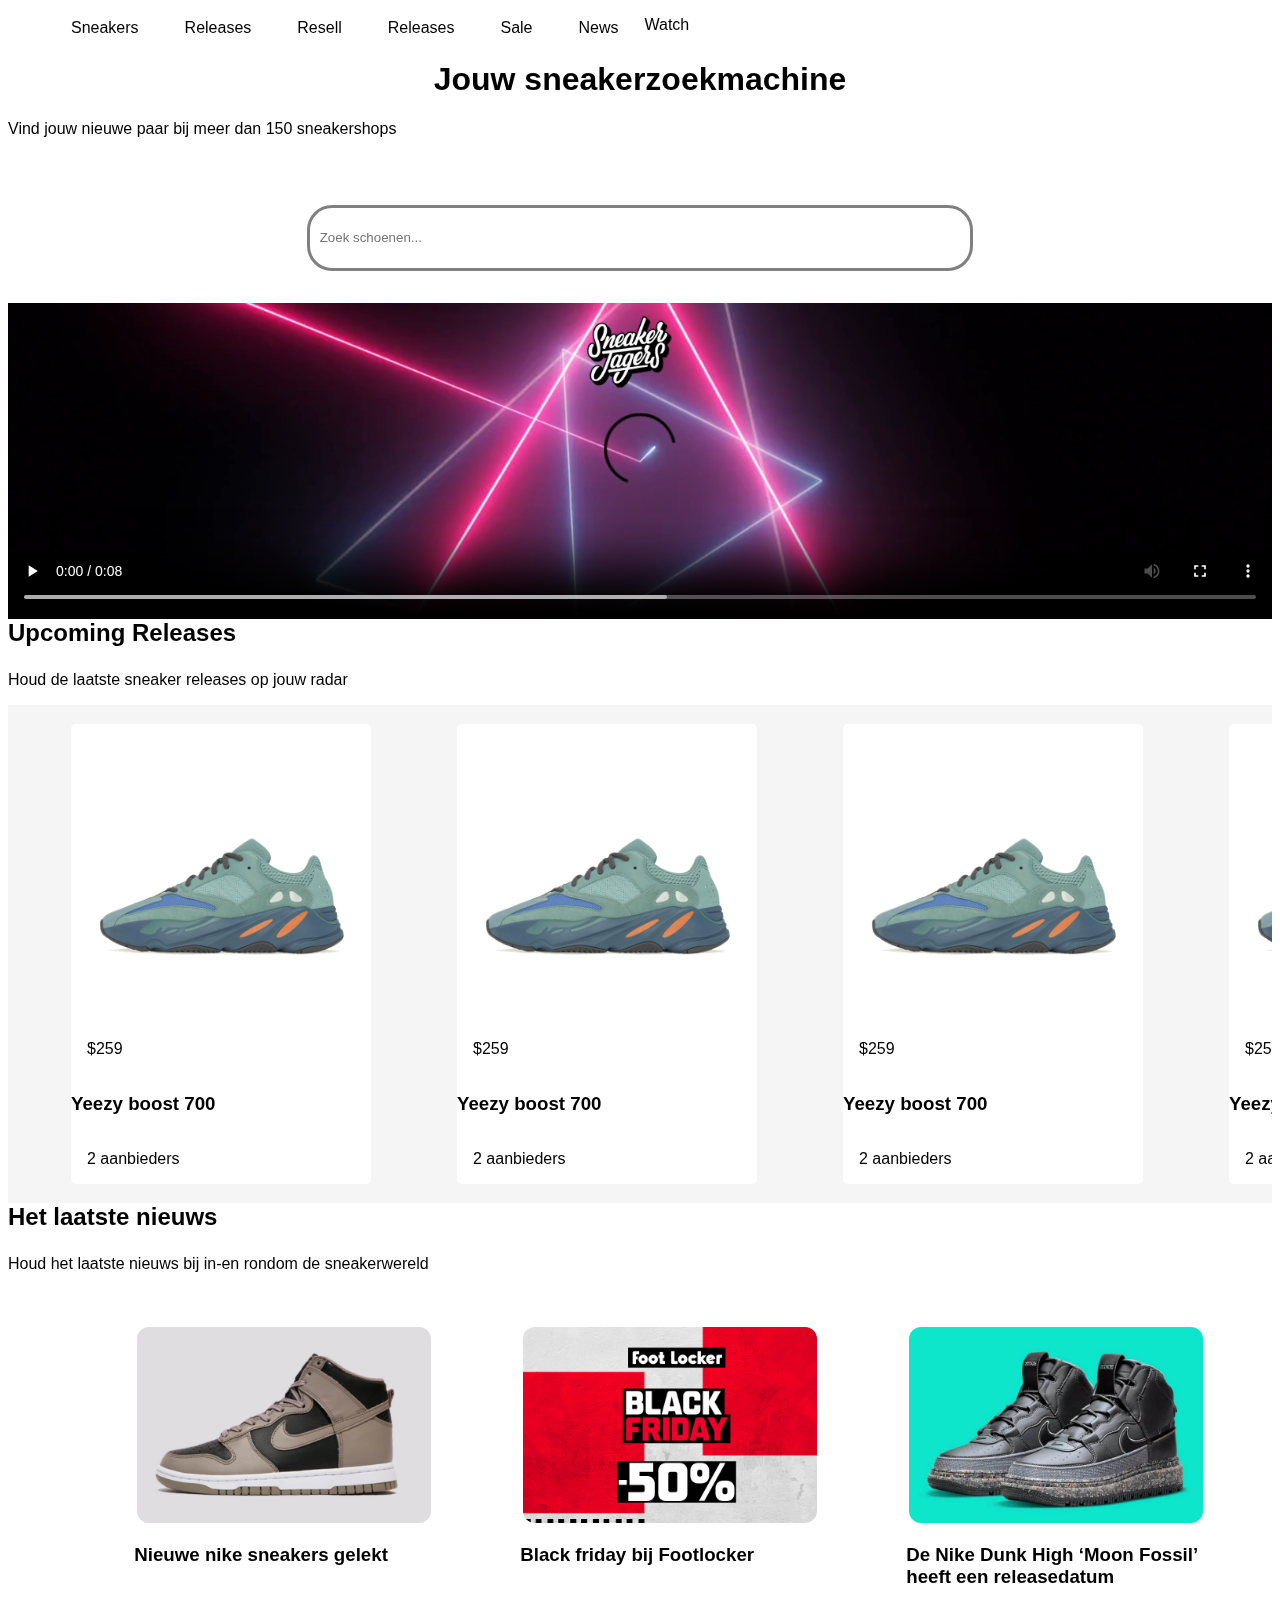
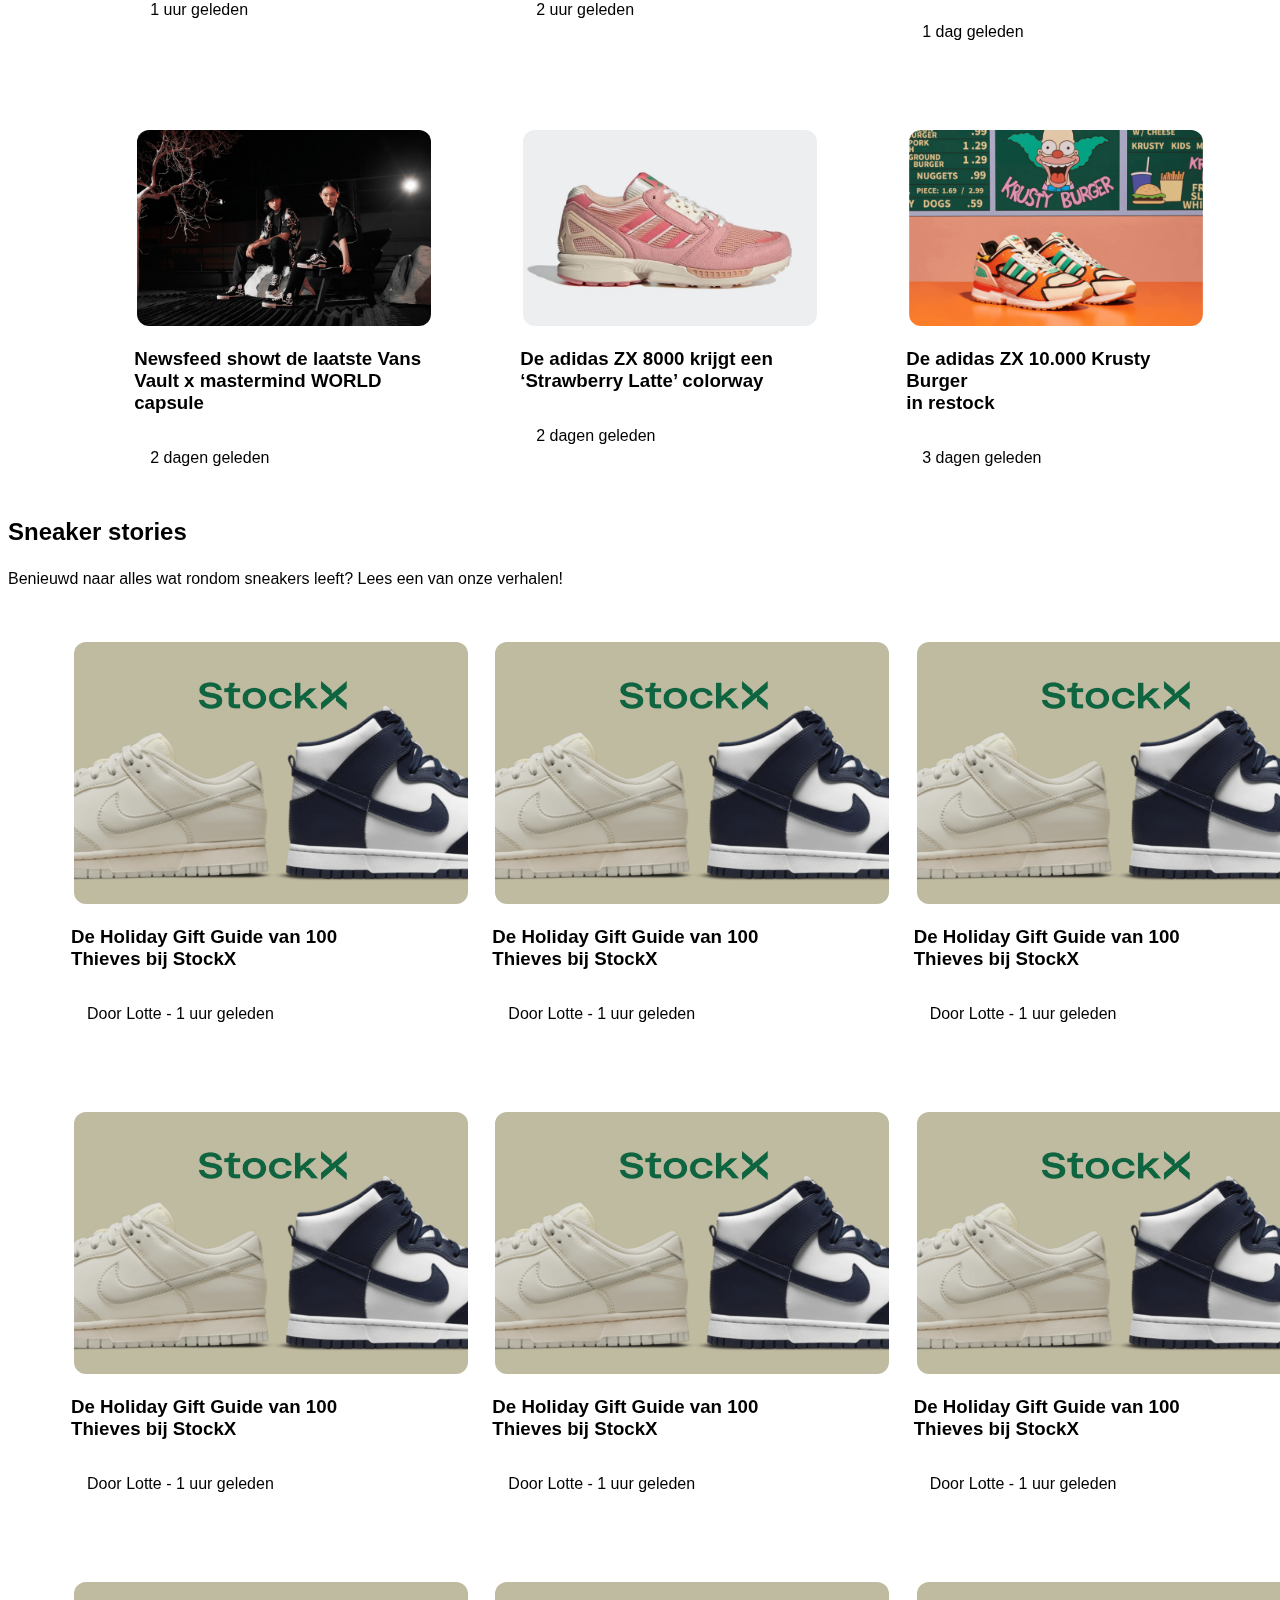
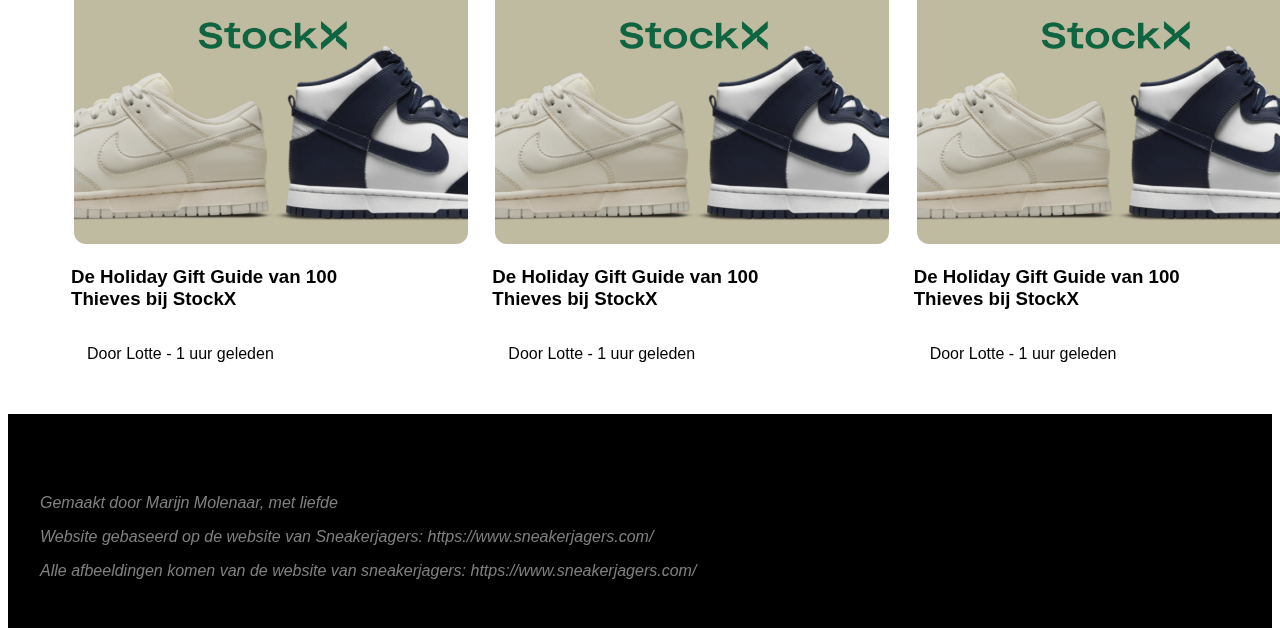
==== commit 4a6014dc: "Update 13-12-2021" ====
--- a/index2.html
+++ b/index2.html
@@ -12,325 +12,351 @@
 </head>
 
 <body>
-	<!--Navigatiebalk-->
-	<nav>
-		<ul>
-			<a>
-				<button>Sneakers</button>
-			</a>
-
-			<a>
-				<button>Releases</button>
-			</a>
-
-			<a>
-				<button>Resell</button>
-			</a>
-
-			<a>
-				<button>Releases</button>
-			</a>
-
-			<a>
-				<button>Sale</button>
-			</a>
-
-			<a>
-				<button>News</button>
-			</a>
-
-			<a>
-				<button>Watch</button>
-			</a>
-		</ul>
-	</nav>
-	<h1>Jouw sneakerzoekmachine</h1>
-	<selector>
+	<main>
+		<!--Navigatiebalk
+	li items toevoegen
+	-->
+	<button class="hamburger" id="hamburger">
+		Menu
+	</button>
+		<nav>
+			<ul class="navUl" id="navUl">
+				<li>
+					<a href="#">Sneakers</a>
+				</li>
+
+				<li>
+					<a href="#">Releases</a>
+				</li>
+
+				<li>
+					<a href="#">Resell</a>
+				</li>
+
+				<li>
+					<a href="#">Releases</a>
+				</li>
+
+				<li>
+					<a href="#">Sale</a>
+				</li>
+
+				<li>
+					<a href="#">News</a>
+				</li>
+
+				<li>
+					<a href="#">Watch</a>
+				</li>
+			</ul>
+		</nav>
+		<h1>Jouw sneakerzoekmachine</h1>
+
+		<!--centreren en selector weg -->
 		<p>Vind jouw nieuwe paar bij meer dan 150 sneakershops</p>
-	</selector>
-	<!--Inputveld met aantal suggesties die relevant zijn voor de gebruiker-->
-	<form>
-		<input type="text" list="suggesties" placeholder="Zoek schoenen...">
-		<datalist id="suggesties">
-			<option>Nike</option>
-			<option>Adidas</option>
-			<option>Jeezy</option>
-			<option>Air Jordan</option>
-			<option>Vans</option>
-			<option>New Balance</option>
-		</datalist>
-	</form>
-	<!--Video met een aantal controls-->
-	<video controls width=100%>
-		<source src="images/black-friday.mp4" type="video/mp4">
-	</video>
-	<h2>Upcoming Releases</h2>
-	<p>Houd de laatste sneaker releases op jouw radar</p>
-	<!--Slideshow met aantal producten-->
-	<section>
-		<!--Product 1-->
-		<a href="#">
-			<li>
-				<img width="300" src="images/jeezy700.jpg">
-				<section>
-					<p>$259</p>
-				</section>
-				<p>Yeezy boost 700</p>
-				<p>2 aanbieders</p>
-
-			</li>
-		</a>
-
-		<!--Product 2-->
-		<a href="#">
-			<li>
-				<img width="300" src="images/jordan_brown.jpg">
-				<section>
-					<p>$129</p>
-				</section>
-				<p>Air Jordan 1 mid "Dark"</p>
-				<p>5 aanbieders</p>
-
-			</li>
-		</a>
-
-		<!--Product 3-->
-		<a href="#">
-			<li>
-				<img width="300" src="images/jordan_green.jpg">
-				<section>
-					<p>$129</p>
-				</section>
-				<p>Air Jordan 1 mid "green"</p>
-				<p>5 aanbieders</p>
-
-			</li>
-		</a>
-
-		<!--Product4-->
-		<a href="#">
-			<li>
-				<img width="300" src="images/jordan_green.jpg">
-				<section>
-					<p>$109</p>
-				</section>
-				<p>Nike Air Force 1 wit</p>
-				<p>19 aanbieders</p>
-
-			</li>
-		</a>
-
-		<!--Product 5-->
-		<a href="#">
-			<li>
-				<img width="300" src="images/Huarache.jpg">
-				<section>
-					<p>$145</p>
-				</section>
-				<p>Nike Air Huarache LE 'Praline'</p>
-				<p>3 aanbieders</p>
-
-			</li>
-		</a>
-	</section>
-
-	<!--Nieuwssectie-->
-	<h2> Het laatste nieuws</h2>
-	<p>Houd het laatste nieuws bij in-en rondom de sneakerwereld</p>
-	<selection>
-
-		<!--RIj 1-->
-		<a href="#">
-			<li>
-				<img width="300" src="images/artikel1.jpg">
-				<section>
-					<strong>Nieuwe nike sneakers gelekt</strong>
-				</section>
-				<p>1 uur geleden</p>
-			</li>
-		</a>
-		<a href="#">
-			<li>
-				<img width="300" src="images/artikel2.jpg">
-				<section>
-					<strong>Black friday bij Footlocker</strong>
-				</section>
-				<p>2 uur geleden</p>
-			</li>
-		</a>
-		<a href="#">
-			<li>
-				<img width="300" src="images/artikel3.jpg">
-				<section>
-					<strong>De Nike Dunk High ‘Moon Fossil’ <br>
-						heeft een releasedatum</strong>
-				</section>
-				<p>1 dag geleden</p>
-			</li>
-		</a>
-	</selection>
-	<selector>
-		<selection>
-		<!--rij 2 -->
-
-
-			<a href="#">
-				<li>
-					<img width="300" src="images/artikel4.png">
-					<section>
-						<strong>Newsfeed
-							showt de laatste Vans <br>Vault x mastermind WORLD capsule</strong>
-					</section>
-					<p>2 dagen geleden</p>
-				</li>
-			</a>
-
-			<a href="#">
-				<li>
-					<img width="300" src="images/artikel5.jpg">
-					<section>
-						<strong>De adidas ZX 8000 krijgt een <br>‘Strawberry Latte’ colorway</strong>
-					</section>
-					<p>2 dagen geleden</p>
-				</li>
-			</a>
-			<a href="#">
-				<li>
-					<img width="300" src="images/artikel6.png">
-					<section>
-						<strong>De adidas ZX 10.000 Krusty Burger<br>in restock</strong>
-					</section>
-					<p>3 dagen geleden</p>
-				</li>
-			</a>
-		</selection>
-	</selector>
-	<h2>Sneaker stories</h2>
-	<p>Benieuwd naar alles wat rondom sneakers leeft? Lees een van onze verhalen!</p>
-
-			<!--Sneakerstory sectie-->
-					<!--Rij 1-->
-	<selection>
-		<a href="#">
-			<li>
-				<img width="400" src="images/story1.png">
-				<div>
-					<section>
-						<strong>De Holiday Gift Guide van 100 Thieves bij StockX</strong>
-					</section>
-					<p>Door Lotte - 1 uur geleden</p>
-				</div>
-			</li>
-		</a>
-		<a href="#">
-			<li>
-				<img width="400" src="images/artikel3.jpeg">
-				<div>
-					<section>
-						<strong>Onze top 10 favoriete picks uit de sale van Snipes</strong>
-					</section>
-					<p>Door Lotte - 3 uur geleden</p>
-				</div>
-			</li>
-		</a>
-		<a href="#">
-			<li>
-				<img width="400" src="images/artikel2.jpg">
-				<div>
-					<section>
-						<strong>Onze favoriete kicks uit de Black Friday sale van Foot Locker</strong>
-					</section>
-					<p>Door Eric - 3 uur geleden</p>
-				</div>
-			</li>
-		</a>
-	</selection>
-
-
-<!--Rij 2-->
-	<selection>
-		<a href="#">
-			<li>
-				<img width="400" src="images/story4.jpg">
-				<div>
-					<section>
-						<strong>Onze favoriete hoodies bij de Bijenkorf</strong>
-					</section>
-					<p>Door Donna - 1 dag geleden</p>
-				</div>
-			</li>
-		</a>
-		<a href="#">
-			<li>
-				<img width="400" src="images/story5.jpg">
-				<div>
-					<section>
-						<strong>Onze favoriete LEGO bouwsets bij Footshop</strong>
-					</section>
-					<p>Door Donna - 1 dag geleden</p>
-				</div>
-			</li>
-		</a>
-
-		<a href="#">
-			<li>
-				<img width="400" src="images/story6.jpg">
-				<div>
-					<section>
-						<strong>Bekijk hier de Nike Dunk Low ‘Barber Shop’</strong>
-					</section>
-					<p>Door Eric - 1 dag geleden</p>
-				</div>
-			</li>
-		</a>
-
-	</selection>
-
-
-
-<!--Rij 3-->
-	<selection>
-		<a href="#">
-			<li>
-				<img width="400" src="images/story7.png">
-				<div>
-					<section>
-						<strong>New Balance’s Cyber Week Sale <br>in hun winkel in Amsterdam</strong>
-					</section>
-					<P>Door Eric - 1 dag geleden</P>
-				</div>
-			</li>
-		</a>
-		<a href="#">
-			<li>
-				<img width="400" src="images/story8.png">
-				<div>
-					<section>
-						<strong>Top 10 Nike Dunk’s onder €200,- bij StockX</strong>
-					</section>
-					<p>Door Lotte - 2 dagen geleden</p>
-				</div>
-			</li>
-		</a>
-		<a href="#">
-			<li>
-				<img width="400" src="images/story9.png">
-				<div>
-					<section>
-						<strong>SNS x New Balance 574 officiële foto’s</strong>
-					</section>
-					<p>Door Lotte - 2 dagen geleden</p>
-				</div>
-			</li>
-		</a>
-	</selection>
+
+		<!--Inputveld met aantal suggesties die relevant zijn voor de gebruiker
+	header main en footer toevoegen-->
+		<form>
+			<input type="text" list="suggesties" placeholder="Zoek schoenen...">
+			<datalist id="suggesties">
+				<option>Nike</option>
+				<option>Adidas</option>
+				<option>Jeezy</option>
+				<option>Air Jordan</option>
+				<option>Vans</option>
+				<option>New Balance</option>
+			</datalist>
+		</form>
+		<!--Video met een aantal controls
+	video en form in sections binnen main
+	-->
+		<video controls width=100%>
+			<source src="images/black-friday.mp4" type="video/mp4">
+		</video>
+
+		<h2>Upcoming Releases</h2>
+		<p>Houd de laatste sneaker releases op jouw radar</p>
+		<!--Slideshow met aantal producten-->
+		<div>
+			<!--Product 1-->
+			<!--ul toevoegen
+		li en a omwisselen
+		nth of type voor prijs
+		2e p = heading
+		-->
+			<ul>
+				<a href="#">
+					<li>
+						<img width="300" src="images/jeezy700.jpg">
+						<p>$259</p>
+						<h3>Yeezy boost 700</h3>
+						<p>2 aanbieders</p>
+					</li>
+				</a>
+			</ul>
+			<!--Product 2-->
+			<ul>
+				<a href="#">
+					<li>
+						<img width="300" src="images/jeezy700.jpg">
+
+						<p>$259</p>
+
+						<h3>Yeezy boost 700</h3>
+						<p>2 aanbieders</p>
+					</li>
+				</a>
+			</ul>
+			<!--Product 3-->
+			<ul>
+				<a href="#">
+					<li>
+						<img width="300" src="images/jeezy700.jpg">
+
+						<p>$259</p>
+
+						<h3>Yeezy boost 700</h3>
+						<p>2 aanbieders</p>
+					</li>
+				</a>
+			</ul>
+			<!--Product4-->
+			<ul>
+				<a href="#">
+					<li>
+						<img width="300" src="images/jeezy700.jpg">
+
+						<p>$259</p>
+
+						<h3>Yeezy boost 700</h3>
+						<p>2 aanbieders</p>
+					</li>
+				</a>
+			</ul>
+			<!--Product 5-->
+			<ul>
+				<a href="#">
+					<li>
+						<img width="300" src="images/jeezy700.jpg">
+
+						<p>$259</p>
+
+						<h3>Yeezy boost 700</h3>
+						<p>2 aanbieders</p>
+					</li>
+				</a>
+			</ul>
+		</div>
+
+		<!--Nieuwssectie-->
+		<h2> Het laatste nieuws</h2>
+		<p>Houd het laatste nieuws bij in-en rondom de sneakerwereld</p>
+		<selection>
+
+			<!--RIj 1
+		section weg of vervangen
+		h2 en p binnen selection
+		-->
+			<ul>
+				<a href="#">
+					<li>
+						<img width="300" src="images/artikel1.jpg">
+						<h3>
+							Nieuwe nike sneakers gelekt
+						</h3>
+						<p>1 uur geleden</p>
+					</li>
+				</a>
+			</ul>
+
+			<ul>
+				<a href="#">
+					<li>
+						<img width="300" src="images/artikel2.jpg">
+						<h3>
+							Black friday bij Footlocker
+						</h3>
+						<p>2 uur geleden</p>
+					</li>
+				</a>
+			</ul>
+
+			<ul>
+				<a href="#">
+					<li>
+						<img width="300" src="images/artikel3.jpg">
+						<h3>
+							De Nike Dunk High ‘Moon Fossil’ <br>
+							heeft een releasedatum
+						</h3>
+						<p>1 dag geleden</p>
+					</li>
+				</a>
+			</ul>
+		</selection>
+
+		<selection>
+			<!--rij 2 -->
+
+			<ul>
+				<a href="#">
+					<li>
+						<img width="300" src="images/artikel4.png">
+
+						<h3>Newsfeed
+							showt de laatste Vans <br>Vault x mastermind WORLD capsule</h3>
+
+						<p>2 dagen geleden</p>
+					</li>
+				</a>
+			</ul>
+
+			<ul>
+				<a href="#">
+					<li>
+						<img width="300" src="images/artikel5.jpg">
+
+						<h3>De adidas ZX 8000 krijgt een <br>‘Strawberry Latte’ colorway</h3>
+
+						<p>2 dagen geleden</p>
+					</li>
+				</a>
+			</ul>
+
+			<ul>
+				<a href="#">
+					<li>
+						<img width="300" src="images/artikel6.png">
+
+						<h3>De adidas ZX 10.000 Krusty Burger<br>in restock</h3>
+
+						<p>3 dagen geleden</p>
+					</li>
+				</a>
+			</ul>
+		</selection>
+
+
+		<h2>Sneaker stories</h2>
+		<p>Benieuwd naar alles wat rondom sneakers leeft? Lees een van onze verhalen!</p>
+
+		<!--Sneakerstory sectie-->
+		<!--Rij 1
+	main >selection >  h2 > p
+	-->
+		<selection>
+			<ul>
+				<a href="#">
+					<li>
+						<img width="400" src="images/story1.png">
+						<h3>De Holiday Gift Guide van 100 Thieves bij StockX</h3>
+						<p>Door Lotte - 1 uur geleden</p>
+					</li>
+				</a>
+			</ul>
+			<ul>
+				<a href="#">
+
+					<li>
+						<img width="400" src="images/story1.png">
+						<h3>De Holiday Gift Guide van 100 Thieves bij StockX</h3>
+						<p>Door Lotte - 1 uur geleden</p>
+					</li>
+				</a>
+			</ul>
+			<ul>
+				<a href="#">
+
+					<li>
+						<img width="400" src="images/story1.png">
+						<h3>De Holiday Gift Guide van 100 Thieves bij StockX</h3>
+						<p>Door Lotte - 1 uur geleden</p>
+					</li>
+				</a>
+			</ul>
+		</selection>
+
+
+		<!--Rij 2-->
+		<selection>
+			<ul>
+				<a href="#">
+
+					<li>
+						<img width="400" src="images/story1.png">
+						<h3>De Holiday Gift Guide van 100 Thieves bij StockX</h3>
+						<p>Door Lotte - 1 uur geleden</p>
+					</li>
+				</a>
+			</ul>
+			<ul>
+				<a href="#">
+
+					<li>
+						<img width="400" src="images/story1.png">
+						<h3>De Holiday Gift Guide van 100 Thieves bij StockX</h3>
+						<p>Door Lotte - 1 uur geleden</p>
+					</li>
+				</a>
+			</ul>
+			<ul>
+				<a href="#">
+
+					<li>
+						<img width="400" src="images/story1.png">
+						<h3>De Holiday Gift Guide van 100 Thieves bij StockX</h3>
+						<p>Door Lotte - 1 uur geleden</p>
+					</li>
+				</a>
+			</ul>
+		</selection>
+
+
+
+		<!--Rij 3
+	
+	voor responsiveness geef je de img en div een width 100%-->
+		<selection>
+			<ul>
+				<a href="#">
+
+					<li>
+						<img width="400" src="images/story1.png">
+						<h3>De Holiday Gift Guide van 100 Thieves bij StockX</h3>
+						<p>Door Lotte - 1 uur geleden</p>
+					</li>
+				</a>
+			</ul>
+			<ul>
+				<a href="#">
+
+					<li>
+						<img width="400" src="images/story1.png">
+						<h3>De Holiday Gift Guide van 100 Thieves bij StockX</h3>
+						<p>Door Lotte - 1 uur geleden</p>
+					</li>
+				</a>
+			</ul>
+			<ul>
+				<a href="#">
+
+					<li>
+						<img width="400" src="images/story1.png">
+						<h3>De Holiday Gift Guide van 100 Thieves bij StockX</h3>
+						<p>Door Lotte - 1 uur geleden</p>
+					</li>
+				</a>
+			</ul>
+		</selection>
+
+	</main>
+	<footer>
+		<p>Gemaakt door Marijn Molenaar, met liefde </p>
+		<p>Website gebaseerd op de website van Sneakerjagers: https://www.sneakerjagers.com/ </p>
+		<p>Alle afbeeldingen komen van de website van sneakerjagers: https://www.sneakerjagers.com/ </p>
+	</footer>
 	<script src="scripts/script.js"></script>
 </body>
 
-<footer>
-	<p>Gemaakt door Marijn Molenaar, met liefde </p>
-	<p>Website gebaseerd op de website van Sneakerjagers: https://www.sneakerjagers.com/ </p>
-	<p>Alle afbeeldingen komen van de website van sneakerjagers: https://www.sneakerjagers.com/ </p>
-
-
 </html>--- a/styles/style.css
+++ b/styles/style.css
@@ -9,13 +9,33 @@
   background: "images/background.png";
 }
 
+:root{
+--main-color: rgb(16, 223, 154);
+
+}
+
+h2{
+
+  /*position: absolute;*/
+  margin: 0;
+  margin-bottom: 1em;
+ 
+}
+
+p::first-line{
+  text-align: center;
+}
+
 a {
   text-decoration: none;
   color: black;
+  border: 3px solid transparent;
 }
 
 a:hover {
   text-decoration: none;
+  border: 3px solid var(--main-color);
+  transition: .3s;
 }
 
 h1{
@@ -24,10 +44,19 @@
 }
 
 ul{
+
   list-style: none;
   display: flex;
   justify-content: space-between;
  
+}
+
+.hamburger{
+  background-color: transparent;
+  border: 0;
+  color: grey;
+  font-size: 20px;
+  cursor: pointer;
 }
 
 input{
@@ -42,23 +71,28 @@
   margin-top: 5em;
   border: 3px solid grey;
 }
+
 input:hover{
-  border: 3px solid rgb(16, 223, 154);
+  border: 3px solid var(--main-color);
   transition: .3s;
 }
-section{
+
+div:nth-of-type(1){
   display: flex;
   overflow-x:auto;
+  width: 100%;
+ /* position: relative;*/
 }
 
 img{
   border-radius: 15px;
   position: relative;
   border: 3px solid transparent;
+  
 }
 
 img:hover {
-  border: 3px solid rgb(16, 223, 154);
+  border: 3px solid var(--main-color);
   transition: .3s;
 }
 
@@ -88,7 +122,7 @@
   flex-direction: column;
   margin-left: 20px;
   margin-right: 20px;
-  background-color: #F5F5F5;
+  background-color: white;
   border-radius: 5px;
 
 }
@@ -100,7 +134,7 @@
   flex-direction: column;
   margin-left: 20px;
   margin-right: 20px;
-  background-color: #F5F5F5;
+  background-color: white;
   border-radius: 5px;
 
 }
@@ -112,7 +146,7 @@
   flex-direction: column;
   margin-left: 20px;
   margin-right: 20px;
-  background-color: #F5F5F5;
+  background-color: white;
   border-radius: 5px;
 
 }
@@ -124,7 +158,7 @@
   flex-direction: column;
   margin-left: 20px;
   margin-right: 20px;
-  background-color: #F5F5F5;
+  background-color: white;
   border-radius: 5px;
 
 }
@@ -136,7 +170,7 @@
   flex-direction: column;
   margin-left: 20px;
   margin-right: 20px;
-  background-color: #F5F5F5;
+  background-color: white;
   border-radius: 5px;
 
 }
@@ -145,14 +179,14 @@
 
 /*sneakerstories*/
 li:nth-of-type(6){
-  display: flex;
-  justify-content:space-around; 
-  width: 100px;
-  margin: auto;
-  background-color: white;
-  list-style: none;
-  padding-top: 1em;
-  padding-bottom: 1em;
+  list-style: none;
+  width: 300px;
+  display: flex;
+  flex-direction: column;
+  margin-left: 20px;
+  margin-right: 20px;
+  background-color: white;
+  border-radius: 5px;
 }
 
 
@@ -162,17 +196,14 @@
 }
 
 nav{
-  
+  flex-wrap: wrap;
   right: 0;
   width: 450px;
 }
 
 nav ul a li{
-  background-color: red;
-  width: 300px;
-}
-
-
+  width: 300px;
+}
 
 button{
   border: none;
@@ -182,17 +213,17 @@
 
 /* met tab toets selecteren */
 button:focus{
-  background-color: rgb(16, 223, 154);
+  background-color: var(--main-color);
 }
 
 button:hover{
   
-  border-bottom: 3px solid rgb(16, 223, 154);
+  border-bottom: 3px solid var(--main-color);
   transition: 0.3s;
 }
 
 li section{
-  color: rgb(16, 223, 154);
+
   font-weight: bolder;
   font-size: larger;
   flex-direction: column;
@@ -214,7 +245,7 @@
 /* SNeakerstories (de goede) */
 
 div{
-  width: 400px;
+  width: 100%;
   background-color: #F5F5F5;
 }
 
@@ -224,42 +255,32 @@
   justify-content:space-around; 
   width: 90%;
   margin: auto;
-
-  list-style: none;
-  padding-top: 1em;
-  padding-bottom: 1em;
+  list-style: none;
+  padding-top: 1em;
+  padding-bottom: 1em;
+  background-color:white;
 }
 
 selection:nth-of-type(2) {
   display: flex;
   justify-content:space-around; 
-  width: 100%;
-  margin-left: -3em;
-  list-style: none;
-  padding-top: 1em;
-  padding-bottom: 1em;
-
-
-}
-
-body selector{
-  display: flex;
-  justify-content:space-around; 
-  width: 100%;
-  list-style: none;
-  padding-top: 1em;
-  padding-bottom: 1em;
+  width: 90%;
+  margin: auto;
+  list-style: none;
+  padding-top: 1em;
+  padding-bottom: 1em;
+
+
 }
 
 selection:nth-of-type(3) {
   display: flex;
   justify-content:space-around; 
   width: 100%;
-  margin-left: -3em;
-  list-style: none;
-  padding-top: 1em;
-  padding-bottom: 1em;
-
+  background-color: white;
+  list-style: none;
+  padding-top: 1em;
+  padding-bottom: 1em;
 }
 
 
@@ -267,51 +288,40 @@
   display: flex;  
   justify-content:space-around; 
   width: 100%;
+  background-color: white;
+  list-style: none;
+  padding-top: 1em;
+  padding-bottom: 1em;
+
+}
+
+selection:nth-of-type(5) {
+  display: flex;
+  justify-content:space-around; 
+  width: 100%;
+  background-color: white;
+  list-style: none;
+  padding-top: 1em;
+  padding-bottom: 1em;
+
+
+}
+
+selection:nth-of-type(6) {
+  display: flex;
+  justify-content:space-around; 
+  width: 100%;
   margin-left: -3em;
   background-color: white;
   list-style: none;
   padding-top: 1em;
   padding-bottom: 1em;
-
-}
-
-selection:nth-of-type(5) {
-  display: flex;
-  justify-content:space-around; 
-  width: 100%;
-  margin-left: -3em;
-  background-color: white;
-  list-style: none;
-  padding-top: 1em;
-  padding-bottom: 1em;
-
-
-}
-
-selection:nth-of-type(6) {
-  display: flex;
-  justify-content:space-around; 
-  width: 100%;
-  margin-left: -3em;
-  background-color: white;
-  list-style: none;
-  padding-top: 1em;
-  padding-bottom: 1em;
-  
-
-
-}
-
-
-
-selector:nth-of-type(1) {
-  text-align: center;
-
-}
-
+  
+}
 
 ul{
-  width: 40%; 
+  width: 100%; 
+  list-style: none;
 }
 
 footer{
@@ -324,16 +334,36 @@
 
 }
 
-@media (max-width:500px){
+.hamburger{
+  display: none;
+}
+
+@media screen and (max-width:500px){
+
+  .hamburger{
+    display: block;
+  }
+
+  .navUl{
+    display: none;
+    flex-direction: column;
+    width: 100%;
+  }
+
+  .navUl.show {
+    display: flex;
+  }
 
   input{
     width: 100%;
   }
 
+/* index.html */
   selection:nth-of-type(1) {
     display: flex;
     flex-direction: column;
     margin: auto;
+
   
   }
 
@@ -361,8 +391,16 @@
     margin: auto;
   }
 
+
+  /* sneakers.html */
+  .sneakersMain ul {
+    display: flex;
+    flex-direction: column;
+    margin: auto;
+  }
+
   selection li img{
-    width: 300px;
+    width: 100%;
    
   }
   selector selection{
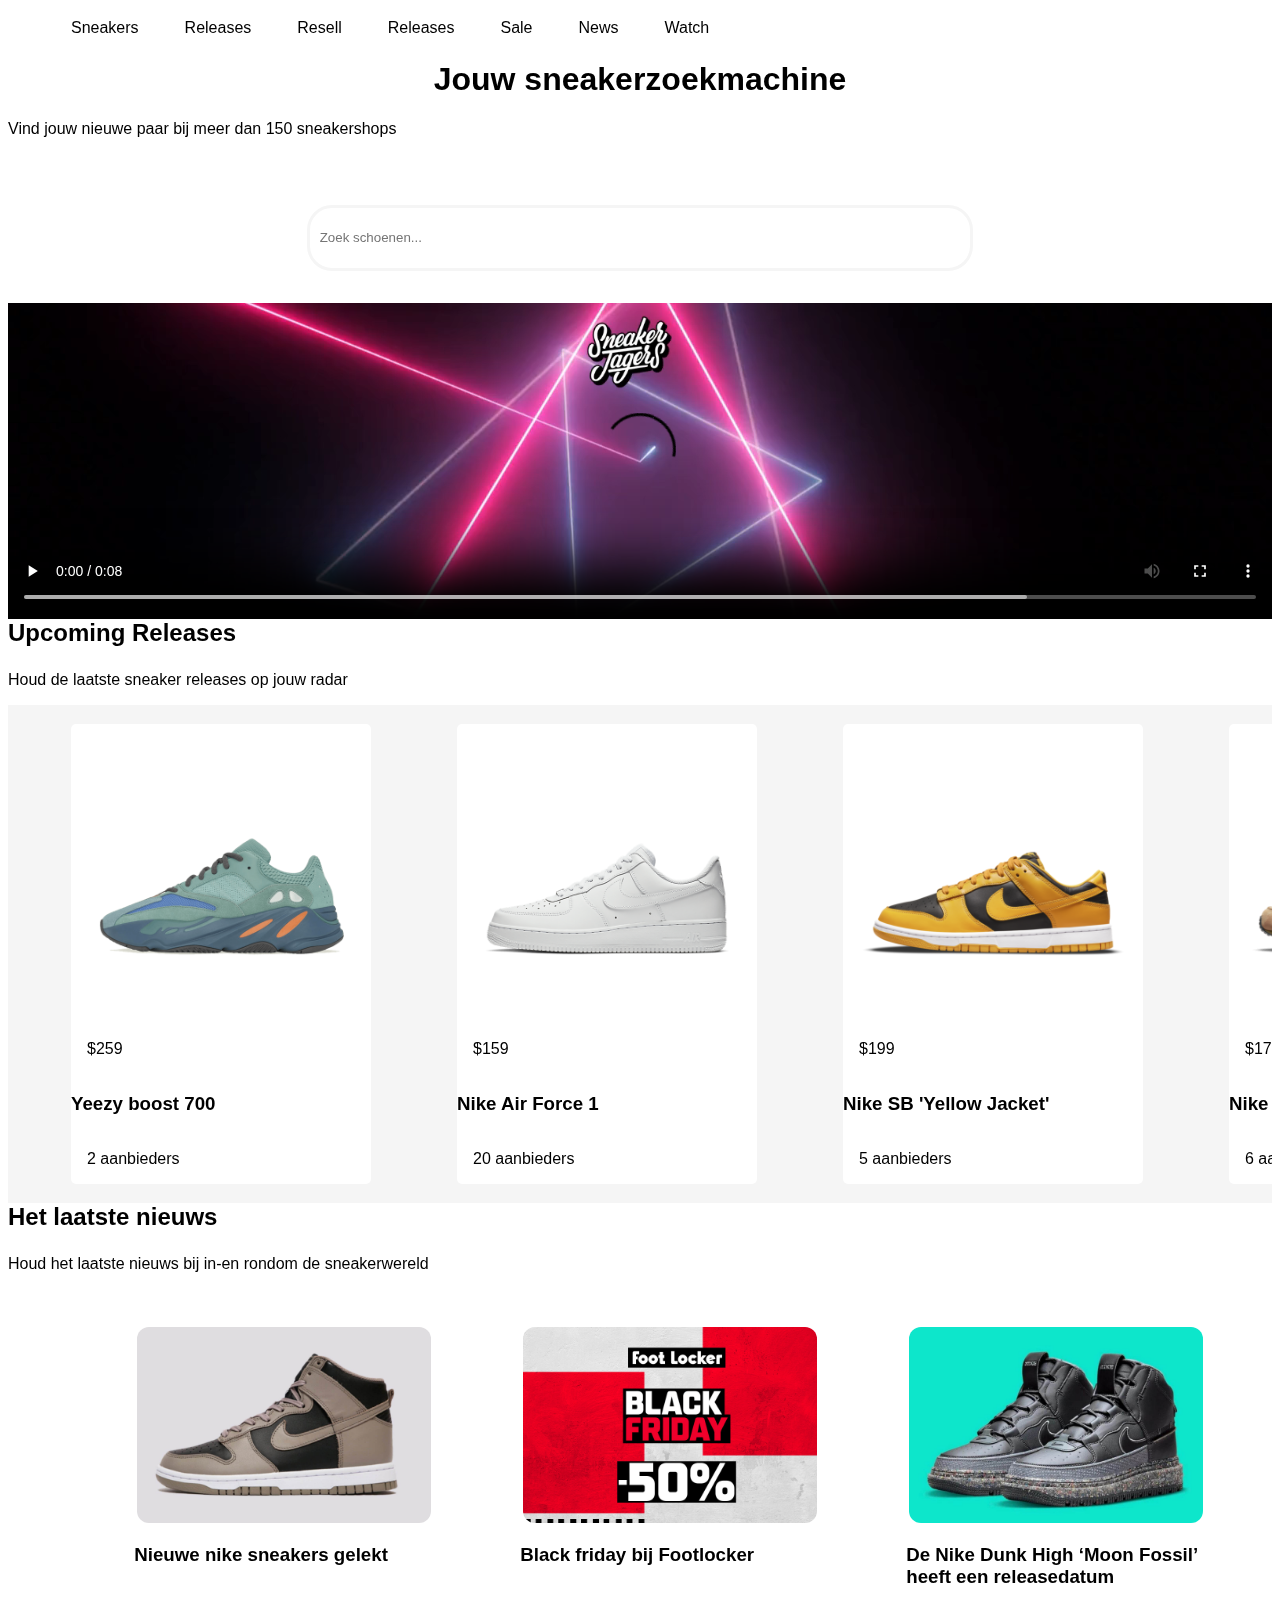
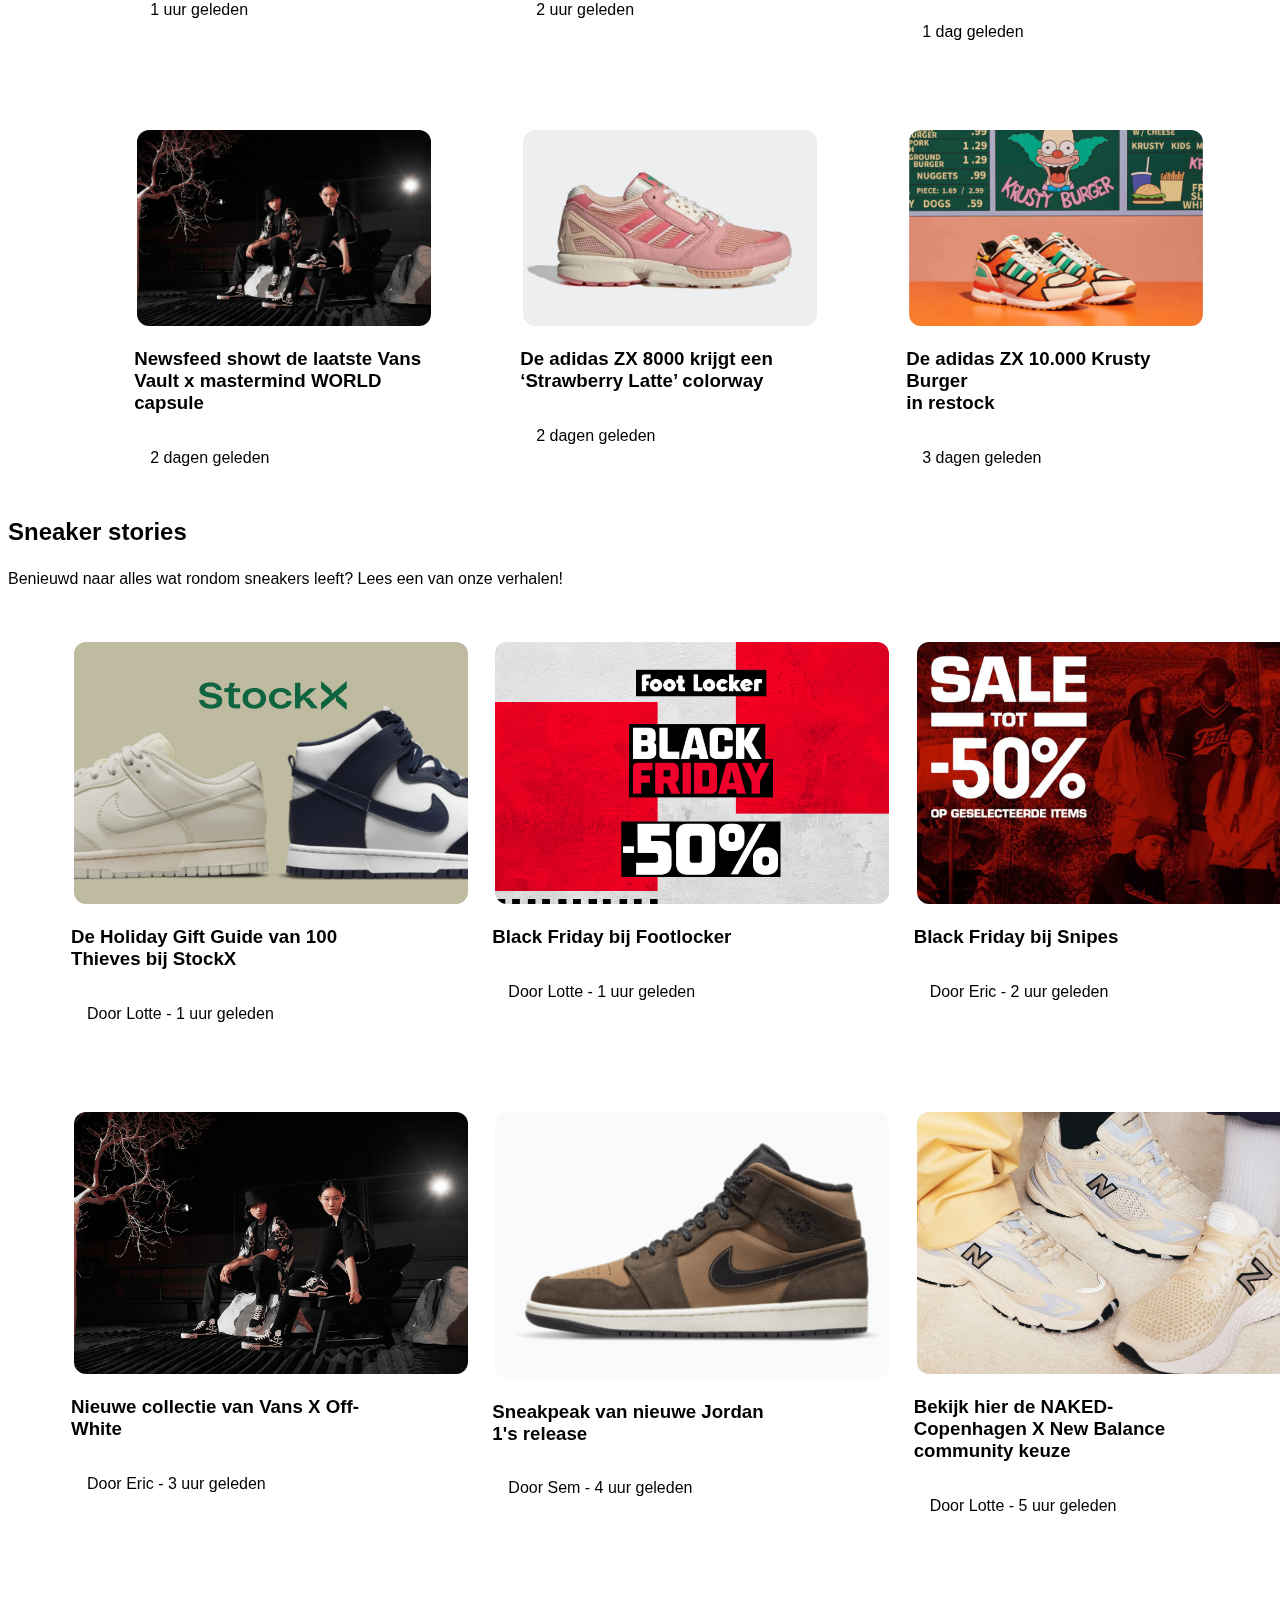
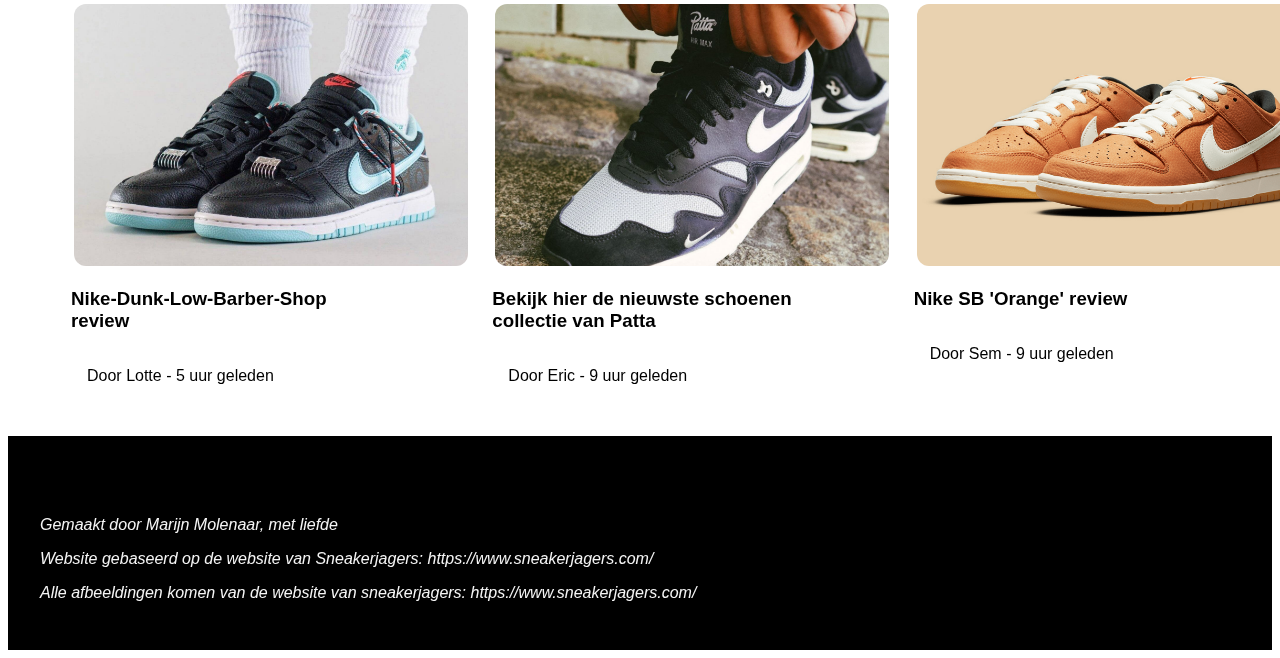
==== commit d123fa2d: "update 14-12-2021" ====
--- a/index2.html
+++ b/index2.html
@@ -71,7 +71,7 @@
 		<!--Video met een aantal controls
 	video en form in sections binnen main
 	-->
-		<video controls width=100%>
+		<video controls>
 			<source src="images/black-friday.mp4" type="video/mp4">
 		</video>
 
@@ -88,7 +88,7 @@
 			<ul>
 				<a href="#">
 					<li>
-						<img width="300" src="images/jeezy700.jpg">
+						<img width="300" src="images/jeezy700.jpg" alt="Product afbeelding">
 						<p>$259</p>
 						<h3>Yeezy boost 700</h3>
 						<p>2 aanbieders</p>
@@ -99,12 +99,12 @@
 			<ul>
 				<a href="#">
 					<li>
-						<img width="300" src="images/jeezy700.jpg">
-
-						<p>$259</p>
-
-						<h3>Yeezy boost 700</h3>
-						<p>2 aanbieders</p>
+						<img width="300" src="images/airforce1.jpg" alt="Product afbeelding" >
+
+						<p>$159</p>
+
+						<h3>Nike Air Force 1</h3>
+						<p>20 aanbieders</p>
 					</li>
 				</a>
 			</ul>
@@ -112,12 +112,12 @@
 			<ul>
 				<a href="#">
 					<li>
-						<img width="300" src="images/jeezy700.jpg">
-
-						<p>$259</p>
-
-						<h3>Yeezy boost 700</h3>
-						<p>2 aanbieders</p>
+						<img width="300" src="images/225925(1).jpg" alt="Product afbeelding">
+
+						<p>$199</p>
+
+						<h3>Nike SB 'Yellow Jacket'</h3>
+						<p>5 aanbieders</p>
 					</li>
 				</a>
 			</ul>
@@ -125,12 +125,12 @@
 			<ul>
 				<a href="#">
 					<li>
-						<img width="300" src="images/jeezy700.jpg">
-
-						<p>$259</p>
-
-						<h3>Yeezy boost 700</h3>
-						<p>2 aanbieders</p>
+						<img width="300" src="images/Huarache.jpg" alt="Product afbeelding">
+
+						<p>$179</p>
+
+						<h3>Nike Huarache</h3>
+						<p>6 aanbieders</p>
 					</li>
 				</a>
 			</ul>
@@ -138,12 +138,12 @@
 			<ul>
 				<a href="#">
 					<li>
-						<img width="300" src="images/jeezy700.jpg">
-
-						<p>$259</p>
-
-						<h3>Yeezy boost 700</h3>
-						<p>2 aanbieders</p>
+						<img width="300" src="images/jordan_brown.jpg" alt="Product afbeelding">
+
+						<p>$499</p>
+
+						<h3>Jordan Air 1 Browm</h3>
+						<p>1 aanbieder</p>
 					</li>
 				</a>
 			</ul>
@@ -161,7 +161,7 @@
 			<ul>
 				<a href="#">
 					<li>
-						<img width="300" src="images/artikel1.jpg">
+						<img width="300" src="images/artikel1.jpg" alt="Product afbeelding">
 						<h3>
 							Nieuwe nike sneakers gelekt
 						</h3>
@@ -173,7 +173,7 @@
 			<ul>
 				<a href="#">
 					<li>
-						<img width="300" src="images/artikel2.jpg">
+						<img width="300" src="images/artikel2.jpg" alt="Product afbeelding">
 						<h3>
 							Black friday bij Footlocker
 						</h3>
@@ -185,7 +185,7 @@
 			<ul>
 				<a href="#">
 					<li>
-						<img width="300" src="images/artikel3.jpg">
+						<img width="300" src="images/artikel3.jpg" alt="Product afbeelding">
 						<h3>
 							De Nike Dunk High ‘Moon Fossil’ <br>
 							heeft een releasedatum
@@ -202,7 +202,7 @@
 			<ul>
 				<a href="#">
 					<li>
-						<img width="300" src="images/artikel4.png">
+						<img width="300" src="images/artikel4.png" alt="Product afbeelding">
 
 						<h3>Newsfeed
 							showt de laatste Vans <br>Vault x mastermind WORLD capsule</h3>
@@ -215,7 +215,7 @@
 			<ul>
 				<a href="#">
 					<li>
-						<img width="300" src="images/artikel5.jpg">
+						<img width="300" src="images/artikel5.jpg" alt="Product afbeelding">
 
 						<h3>De adidas ZX 8000 krijgt een <br>‘Strawberry Latte’ colorway</h3>
 
@@ -227,7 +227,7 @@
 			<ul>
 				<a href="#">
 					<li>
-						<img width="300" src="images/artikel6.png">
+						<img width="300" src="images/artikel6.png" alt="Product afbeelding">
 
 						<h3>De adidas ZX 10.000 Krusty Burger<br>in restock</h3>
 
@@ -249,7 +249,7 @@
 			<ul>
 				<a href="#">
 					<li>
-						<img width="400" src="images/story1.png">
+						<img width="400" src="images/story1.png" alt="Product afbeelding">
 						<h3>De Holiday Gift Guide van 100 Thieves bij StockX</h3>
 						<p>Door Lotte - 1 uur geleden</p>
 					</li>
@@ -259,8 +259,8 @@
 				<a href="#">
 
 					<li>
-						<img width="400" src="images/story1.png">
-						<h3>De Holiday Gift Guide van 100 Thieves bij StockX</h3>
+						<img width="400" src="images/artikel2.jpg" alt="Product afbeelding">
+						<h3>Black Friday bij Footlocker</h3>
 						<p>Door Lotte - 1 uur geleden</p>
 					</li>
 				</a>
@@ -269,9 +269,9 @@
 				<a href="#">
 
 					<li>
-						<img width="400" src="images/story1.png">
-						<h3>De Holiday Gift Guide van 100 Thieves bij StockX</h3>
-						<p>Door Lotte - 1 uur geleden</p>
+						<img width="400" src="images/artikel3.jpeg" alt="Product afbeelding">
+						<h3>Black Friday bij Snipes</h3>
+						<p>Door Eric - 2 uur geleden</p>
 					</li>
 				</a>
 			</ul>
@@ -284,29 +284,29 @@
 				<a href="#">
 
 					<li>
-						<img width="400" src="images/story1.png">
-						<h3>De Holiday Gift Guide van 100 Thieves bij StockX</h3>
-						<p>Door Lotte - 1 uur geleden</p>
-					</li>
-				</a>
-			</ul>
-			<ul>
-				<a href="#">
-
-					<li>
-						<img width="400" src="images/story1.png">
-						<h3>De Holiday Gift Guide van 100 Thieves bij StockX</h3>
-						<p>Door Lotte - 1 uur geleden</p>
-					</li>
-				</a>
-			</ul>
-			<ul>
-				<a href="#">
-
-					<li>
-						<img width="400" src="images/story1.png">
-						<h3>De Holiday Gift Guide van 100 Thieves bij StockX</h3>
-						<p>Door Lotte - 1 uur geleden</p>
+						<img width="400" src="images/artikel4.png" alt="Product afbeelding">
+						<h3>Nieuwe collectie van Vans X Off-White</h3>
+						<p>Door Eric - 3 uur geleden</p>
+					</li>
+				</a>
+			</ul>
+			<ul>
+				<a href="#">
+
+					<li>
+						<img width="400" src="images/jordan_dark.PNG" alt="Product afbeelding">
+						<h3>Sneakpeak van nieuwe Jordan 1's release</h3>
+						<p>Door Sem - 4 uur geleden</p>
+					</li>
+				</a>
+			</ul>
+			<ul>
+				<a href="#">
+
+					<li>
+						<img width="400" src="images/NAKED-Copenhagen-x-New-Balance-Community-Pack.jpg" alt="Product afbeelding">
+						<h3>Bekijk hier de NAKED-Copenhagen X New Balance community keuze</h3>
+						<p>Door Lotte - 5 uur geleden</p>
 					</li>
 				</a>
 			</ul>
@@ -320,31 +320,31 @@
 		<selection>
 			<ul>
 				<a href="#">
-
-					<li>
-						<img width="400" src="images/story1.png">
-						<h3>De Holiday Gift Guide van 100 Thieves bij StockX</h3>
-						<p>Door Lotte - 1 uur geleden</p>
-					</li>
-				</a>
-			</ul>
-			<ul>
-				<a href="#">
-
-					<li>
-						<img width="400" src="images/story1.png">
-						<h3>De Holiday Gift Guide van 100 Thieves bij StockX</h3>
-						<p>Door Lotte - 1 uur geleden</p>
-					</li>
-				</a>
-			</ul>
-			<ul>
-				<a href="#">
-
-					<li>
-						<img width="400" src="images/story1.png">
-						<h3>De Holiday Gift Guide van 100 Thieves bij StockX</h3>
-						<p>Door Lotte - 1 uur geleden</p>
+					
+					<li>
+						<img width="400" src="images/Nike-Dunk-Low-Barber-Shop.jpg" alt="Product afbeelding">
+						<h3>Nike-Dunk-Low-Barber-Shop review</h3>
+						<p>Door Lotte - 5 uur geleden</p>
+					</li>
+				</a>
+			</ul>
+			<ul>
+				<a href="#">
+
+					<li>
+						<img width="400" src="images/Patta-x-Nike-Air-Max-1-Black-The-Wave-2.png" alt="Product afbeelding">
+						<h3>Bekijk hier de nieuwste schoenen collectie van Patta</h3>
+						<p>Door Eric - 9 uur geleden</p>
+					</li>
+				</a>
+			</ul>
+			<ul>
+				<a href="#">
+
+					<li>
+						<img width="400" src="images/story8.png" alt="Product afbeelding">
+						<h3>Nike SB 'Orange' review</h3>
+						<p>Door Sem - 9 uur geleden</p>
 					</li>
 				</a>
 			</ul>
--- a/styles/style.css
+++ b/styles/style.css
@@ -11,7 +11,13 @@
 
 :root{
 --main-color: rgb(16, 223, 154);
-
+--grey-color: #F5F5F5;
+--white-color: #ffffff;
+
+}
+
+video{
+  width: 100%;
 }
 
 h2{
@@ -32,7 +38,7 @@
   border: 3px solid transparent;
 }
 
-a:hover {
+nav ul li a:hover {
   text-decoration: none;
   border: 3px solid var(--main-color);
   transition: .3s;
@@ -66,10 +72,10 @@
   height: 5em;
   margin: auto;
   padding: 10px;
-  background-color: white;
+  background-color: var(--white-color);
   border-radius: 25px;
   margin-top: 5em;
-  border: 3px solid grey;
+  border: 3px solid var(--grey-color);
 }
 
 input:hover{
@@ -91,11 +97,6 @@
   
 }
 
-img:hover {
-  border: 3px solid var(--main-color);
-  transition: .3s;
-}
-
 video{
   display: flex;
   margin: auto;
@@ -122,7 +123,7 @@
   flex-direction: column;
   margin-left: 20px;
   margin-right: 20px;
-  background-color: white;
+  background-color: var(--white-color);
   border-radius: 5px;
 
 }
@@ -134,7 +135,7 @@
   flex-direction: column;
   margin-left: 20px;
   margin-right: 20px;
-  background-color: white;
+  background-color: var(--white-color);
   border-radius: 5px;
 
 }
@@ -146,7 +147,7 @@
   flex-direction: column;
   margin-left: 20px;
   margin-right: 20px;
-  background-color: white;
+  background-color: var(--white-color);
   border-radius: 5px;
 
 }
@@ -158,7 +159,7 @@
   flex-direction: column;
   margin-left: 20px;
   margin-right: 20px;
-  background-color: white;
+  background-color: var(--white-color);
   border-radius: 5px;
 
 }
@@ -170,12 +171,10 @@
   flex-direction: column;
   margin-left: 20px;
   margin-right: 20px;
-  background-color: white;
-  border-radius: 5px;
-
-}
-
-
+  background-color: var(--white-color);
+  border-radius: 5px;
+
+}
 
 /*sneakerstories*/
 li:nth-of-type(6){
@@ -185,11 +184,21 @@
   flex-direction: column;
   margin-left: 20px;
   margin-right: 20px;
-  background-color: white;
-  border-radius: 5px;
-}
-
-
+  background-color: var(--white-color);
+  border-radius: 5px;
+}
+
+li:nth-of-type(7){
+  list-style: none;
+  width: 400px;
+  display: flex;
+  flex-direction: column;
+  margin-left: 20px;
+  margin-right: 20px;
+  background-color: var(--white-color);
+  border-radius: 5px;
+
+}
 
 .navigatieKnop{
   border-bottom: 3px solid transparent;
@@ -207,7 +216,7 @@
 
 button{
   border: none;
-  background-color: white;
+  background-color: var(--white-color);
   border-bottom: 3px solid transparent;
 }
 
@@ -222,6 +231,11 @@
   transition: 0.3s;
 }
 
+img:hover{
+  border: 3px solid var(--main-color);
+  transition: 0.3s;
+}
+
 li section{
 
   font-weight: bolder;
@@ -241,12 +255,9 @@
 
 }
 
-
-/* SNeakerstories (de goede) */
-
 div{
   width: 100%;
-  background-color: #F5F5F5;
+  background-color: var(--grey-color);
 }
 
 
@@ -258,7 +269,7 @@
   list-style: none;
   padding-top: 1em;
   padding-bottom: 1em;
-  background-color:white;
+  background-color:var(--white-color);
 }
 
 selection:nth-of-type(2) {
@@ -277,7 +288,7 @@
   display: flex;
   justify-content:space-around; 
   width: 100%;
-  background-color: white;
+  background-color: var(--white-color);
   list-style: none;
   padding-top: 1em;
   padding-bottom: 1em;
@@ -288,7 +299,7 @@
   display: flex;  
   justify-content:space-around; 
   width: 100%;
-  background-color: white;
+  background-color: var(--white-color);
   list-style: none;
   padding-top: 1em;
   padding-bottom: 1em;
@@ -299,7 +310,7 @@
   display: flex;
   justify-content:space-around; 
   width: 100%;
-  background-color: white;
+  background-color: var(--white-color);
   list-style: none;
   padding-top: 1em;
   padding-bottom: 1em;
@@ -312,11 +323,11 @@
   justify-content:space-around; 
   width: 100%;
   margin-left: -3em;
-  background-color: white;
-  list-style: none;
-  padding-top: 1em;
-  padding-bottom: 1em;
-  
+  background-color: var(--white-color);
+  list-style: none;
+  padding-top: 1em;
+  padding-bottom: 1em;
+
 }
 
 ul{
@@ -328,7 +339,7 @@
   
   padding: 2em;
   padding-top: 4em;
-  color:grey;
+  color:var(--grey-color);
   background-color: black;
   font-style: italic;
 
@@ -352,6 +363,7 @@
 
   .navUl.show {
     display: flex;
+    background-color: var(--grey-color);
   }
 
   input{
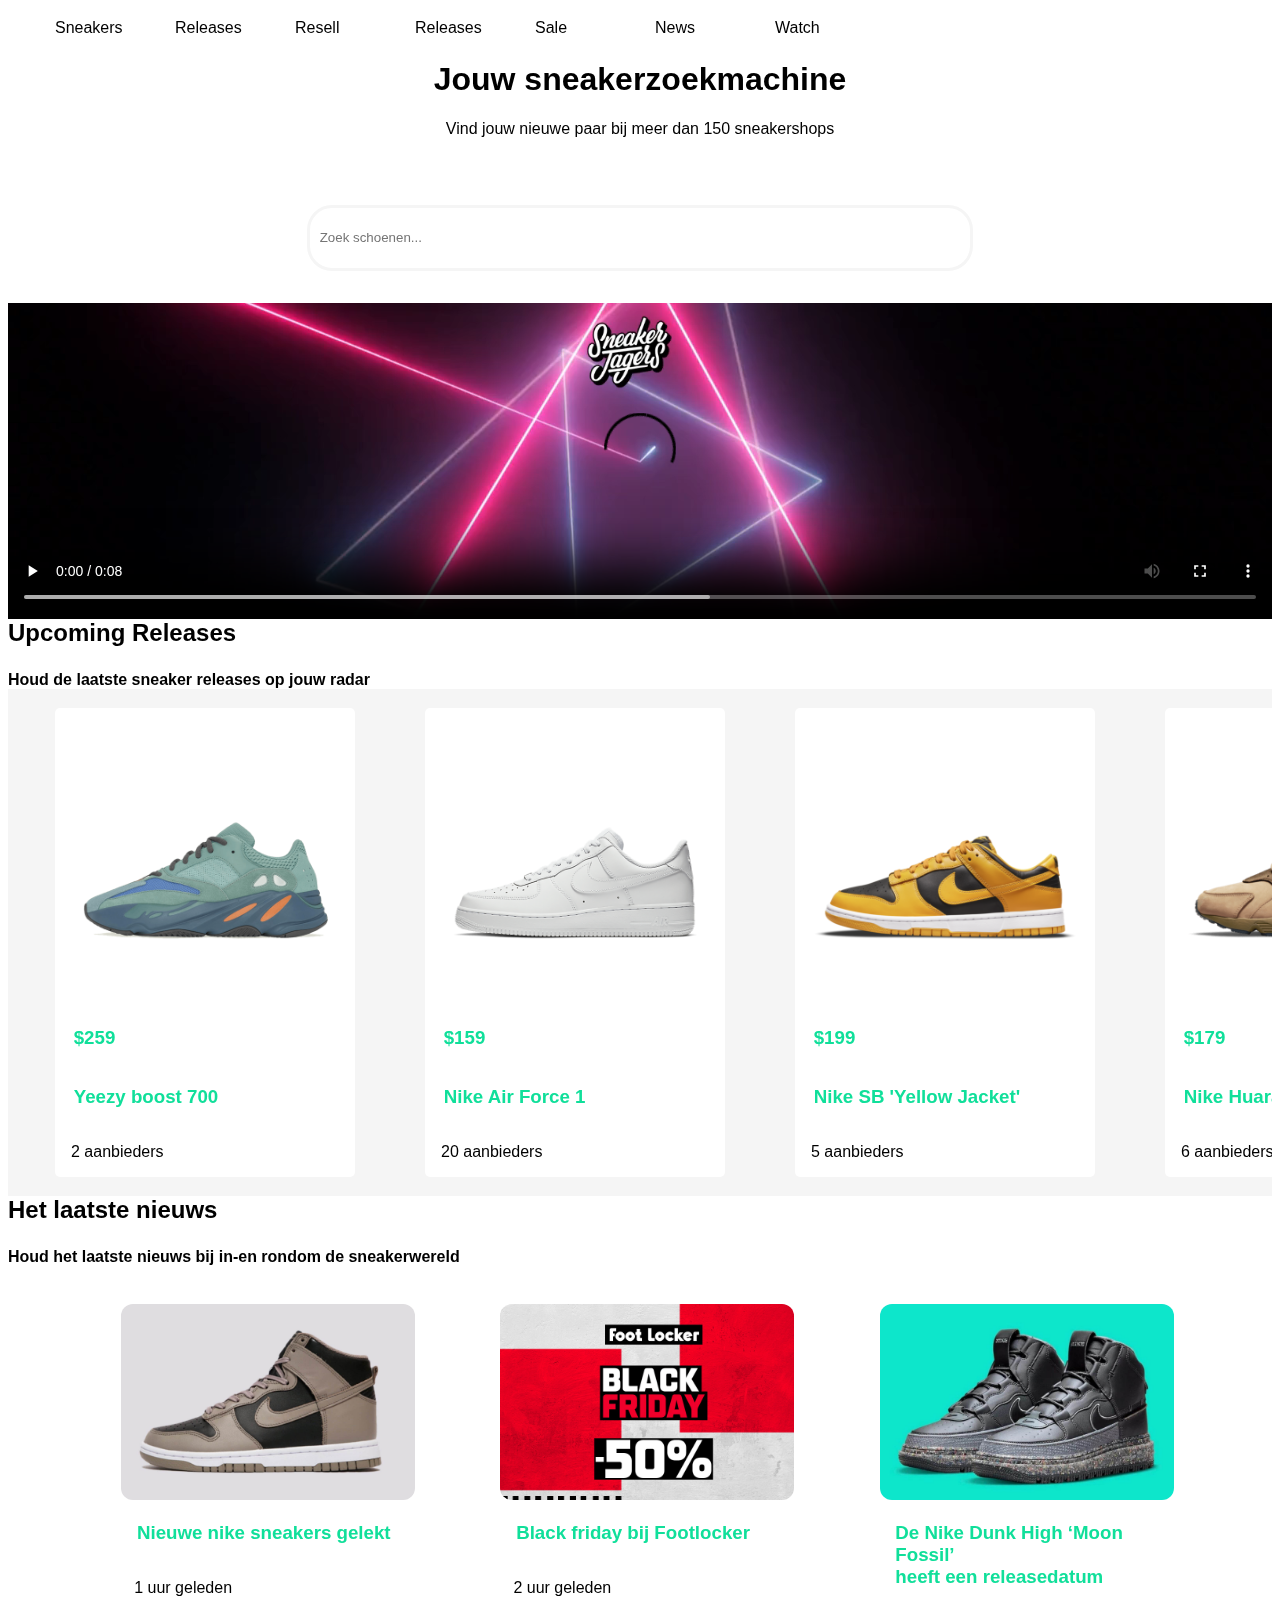
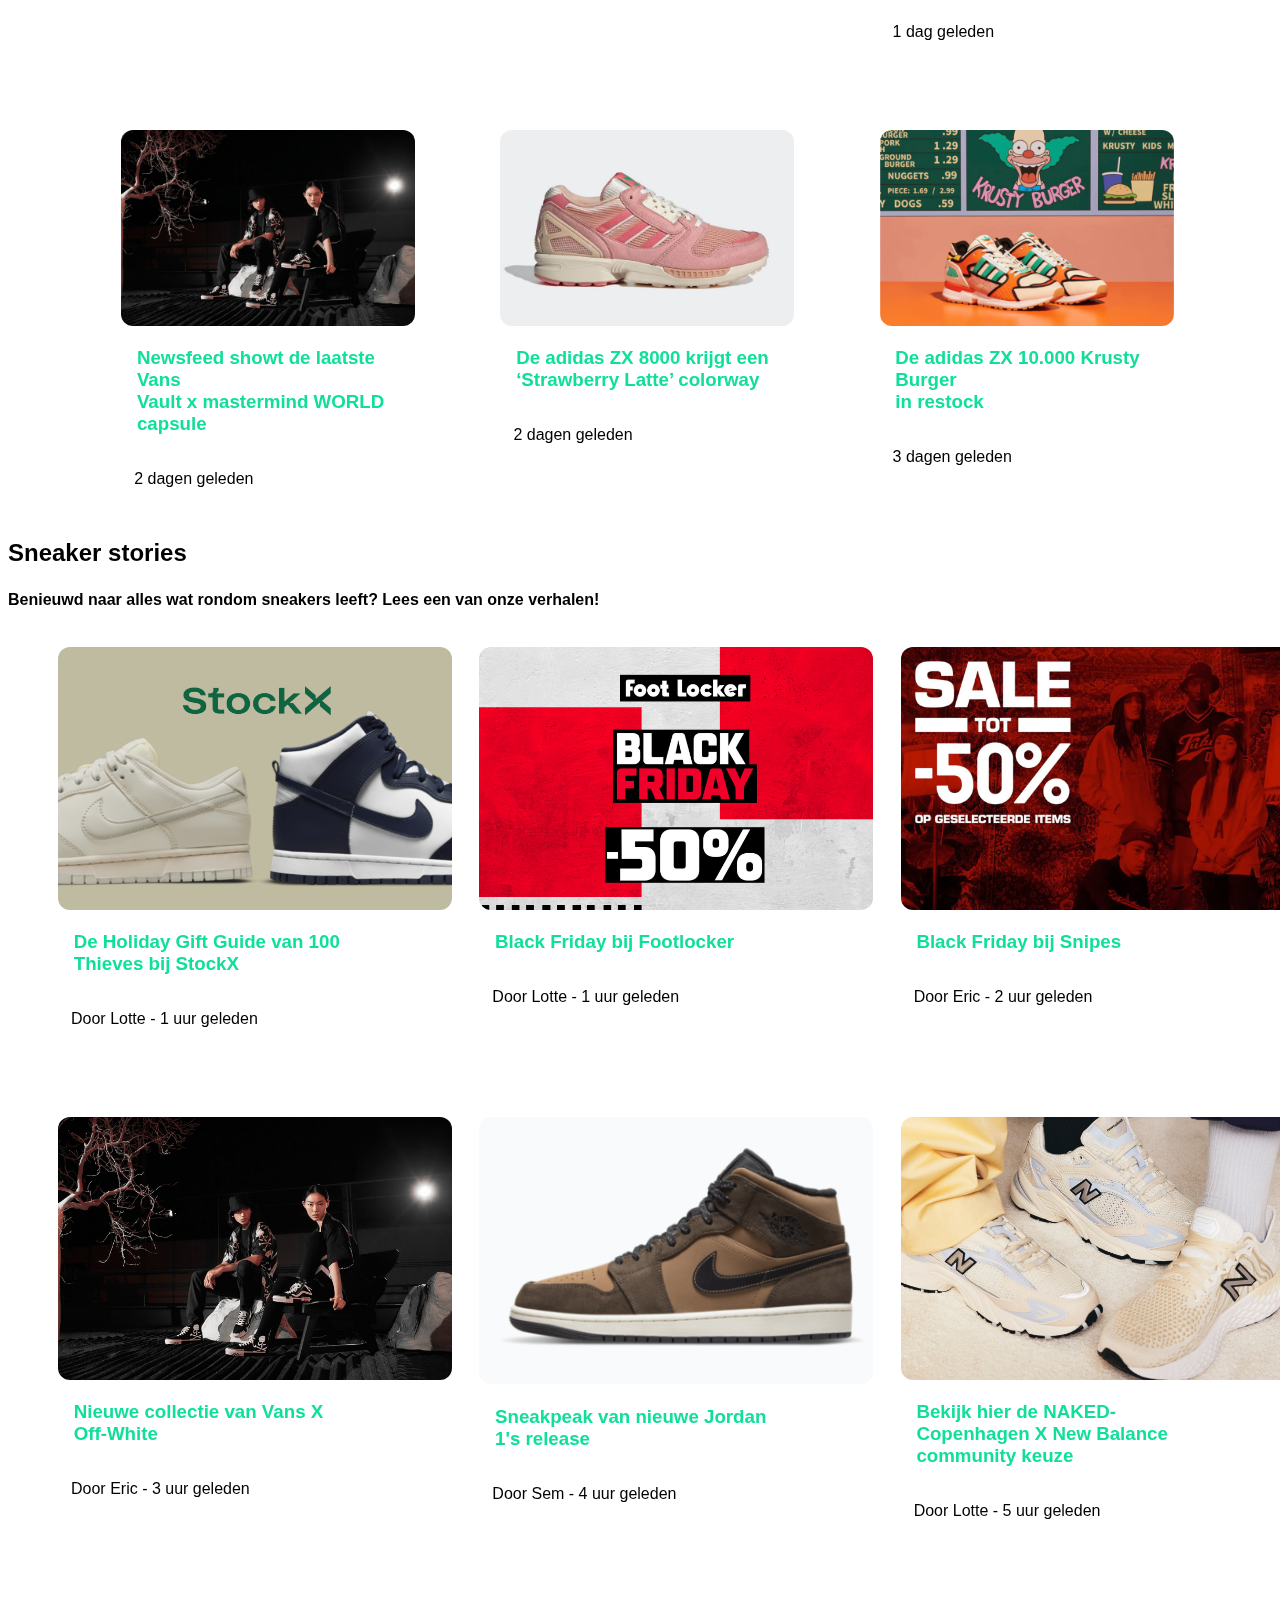
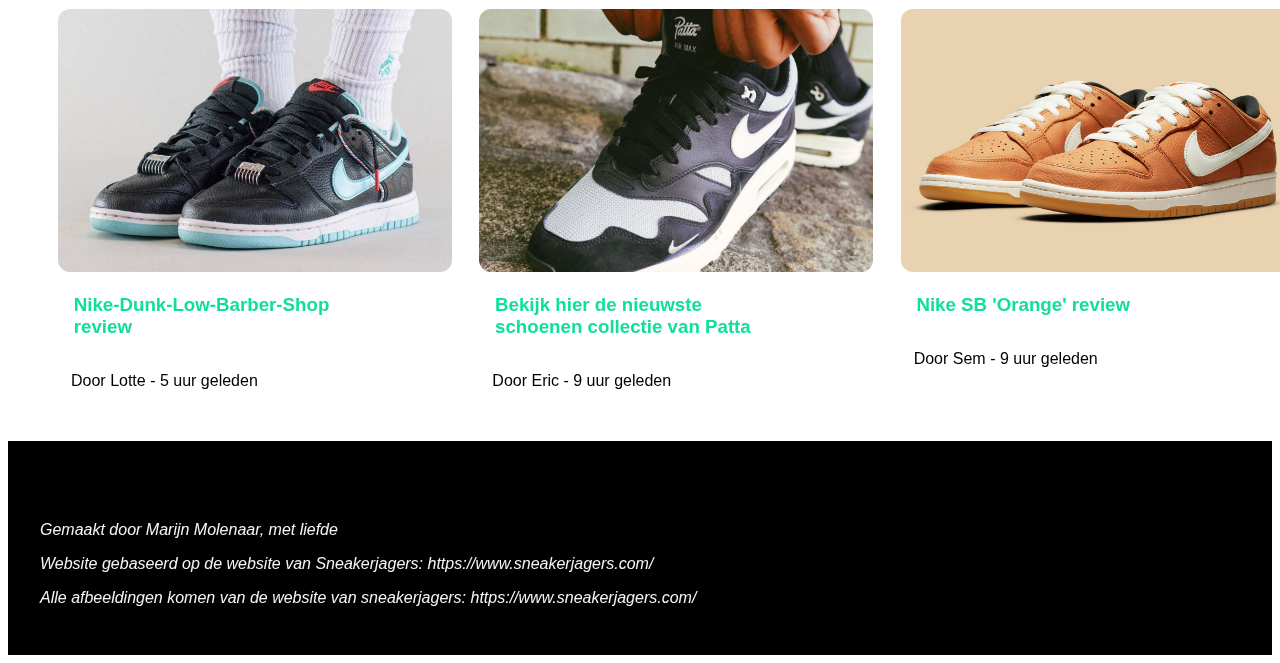
==== commit a60836a6: "Update 15-12-2021" ====
--- a/index2.html
+++ b/index2.html
@@ -1,7 +1,6 @@
 <!doctype html>
 <html lang="nl">
 <!--HEADER met metadata m.b.t. charset, viewport en stijlsheet-->
-
 <head>
 	<meta charset="UTF-8">
 	<meta name="author" content="jouw naam">
@@ -10,12 +9,9 @@
 	<link href="styles/style.css" rel="stylesheet">
 	<link rel="icon" type="image/svg+xml" href="images/favicon.svg">
 </head>
-
 <body>
 	<main>
-		<!--Navigatiebalk
-	li items toevoegen
-	-->
+		<!--Navigatiebalk-->
 	<button class="hamburger" id="hamburger">
 		Menu
 	</button>
@@ -24,37 +20,28 @@
 				<li>
 					<a href="#">Sneakers</a>
 				</li>
-
 				<li>
 					<a href="#">Releases</a>
 				</li>
-
 				<li>
 					<a href="#">Resell</a>
 				</li>
-
 				<li>
 					<a href="#">Releases</a>
 				</li>
-
 				<li>
 					<a href="#">Sale</a>
 				</li>
-
 				<li>
 					<a href="#">News</a>
 				</li>
-
 				<li>
 					<a href="#">Watch</a>
 				</li>
 			</ul>
 		</nav>
 		<h1>Jouw sneakerzoekmachine</h1>
-
-		<!--centreren en selector weg -->
 		<p>Vind jouw nieuwe paar bij meer dan 150 sneakershops</p>
-
 		<!--Inputveld met aantal suggesties die relevant zijn voor de gebruiker
 	header main en footer toevoegen-->
 		<form>
@@ -74,9 +61,8 @@
 		<video controls>
 			<source src="images/black-friday.mp4" type="video/mp4">
 		</video>
-
 		<h2>Upcoming Releases</h2>
-		<p>Houd de laatste sneaker releases op jouw radar</p>
+		<strong>Houd de laatste sneaker releases op jouw radar</strong>
 		<!--Slideshow met aantal producten-->
 		<div>
 			<!--Product 1-->
@@ -89,7 +75,7 @@
 				<a href="#">
 					<li>
 						<img width="300" src="images/jeezy700.jpg" alt="Product afbeelding">
-						<p>$259</p>
+						<h3>$259</h3>
 						<h3>Yeezy boost 700</h3>
 						<p>2 aanbieders</p>
 					</li>
@@ -100,9 +86,7 @@
 				<a href="#">
 					<li>
 						<img width="300" src="images/airforce1.jpg" alt="Product afbeelding" >
-
-						<p>$159</p>
-
+						<h3>$159</h3>
 						<h3>Nike Air Force 1</h3>
 						<p>20 aanbieders</p>
 					</li>
@@ -113,9 +97,7 @@
 				<a href="#">
 					<li>
 						<img width="300" src="images/225925(1).jpg" alt="Product afbeelding">
-
-						<p>$199</p>
-
+						<h3>$199</h3>
 						<h3>Nike SB 'Yellow Jacket'</h3>
 						<p>5 aanbieders</p>
 					</li>
@@ -126,9 +108,7 @@
 				<a href="#">
 					<li>
 						<img width="300" src="images/Huarache.jpg" alt="Product afbeelding">
-
-						<p>$179</p>
-
+						<h3>$179</h3>
 						<h3>Nike Huarache</h3>
 						<p>6 aanbieders</p>
 					</li>
@@ -139,21 +119,17 @@
 				<a href="#">
 					<li>
 						<img width="300" src="images/jordan_brown.jpg" alt="Product afbeelding">
-
-						<p>$499</p>
-
+						<h3>$499</h3>
 						<h3>Jordan Air 1 Browm</h3>
 						<p>1 aanbieder</p>
 					</li>
 				</a>
 			</ul>
 		</div>
-
 		<!--Nieuwssectie-->
 		<h2> Het laatste nieuws</h2>
-		<p>Houd het laatste nieuws bij in-en rondom de sneakerwereld</p>
-		<selection>
-
+		<strong>Houd het laatste nieuws bij in-en rondom de sneakerwereld</strong>
+		<selection>
 			<!--RIj 1
 		section weg of vervangen
 		h2 en p binnen selection
@@ -169,7 +145,6 @@
 					</li>
 				</a>
 			</ul>
-
 			<ul>
 				<a href="#">
 					<li>
@@ -181,7 +156,6 @@
 					</li>
 				</a>
 			</ul>
-
 			<ul>
 				<a href="#">
 					<li>
@@ -195,52 +169,39 @@
 				</a>
 			</ul>
 		</selection>
-
 		<selection>
 			<!--rij 2 -->
-
 			<ul>
 				<a href="#">
 					<li>
 						<img width="300" src="images/artikel4.png" alt="Product afbeelding">
-
 						<h3>Newsfeed
-							showt de laatste Vans <br>Vault x mastermind WORLD capsule</h3>
-
+						showt de laatste Vans <br>Vault x mastermind WORLD capsule</h3>
 						<p>2 dagen geleden</p>
 					</li>
 				</a>
 			</ul>
-
 			<ul>
 				<a href="#">
 					<li>
 						<img width="300" src="images/artikel5.jpg" alt="Product afbeelding">
-
 						<h3>De adidas ZX 8000 krijgt een <br>‘Strawberry Latte’ colorway</h3>
-
 						<p>2 dagen geleden</p>
 					</li>
 				</a>
 			</ul>
-
 			<ul>
 				<a href="#">
 					<li>
 						<img width="300" src="images/artikel6.png" alt="Product afbeelding">
-
 						<h3>De adidas ZX 10.000 Krusty Burger<br>in restock</h3>
-
 						<p>3 dagen geleden</p>
 					</li>
 				</a>
 			</ul>
 		</selection>
-
-
 		<h2>Sneaker stories</h2>
-		<p>Benieuwd naar alles wat rondom sneakers leeft? Lees een van onze verhalen!</p>
-
+		<strong>Benieuwd naar alles wat rondom sneakers leeft? Lees een van onze verhalen!</strong>
 		<!--Sneakerstory sectie-->
 		<!--Rij 1
 	main >selection >  h2 > p
@@ -257,7 +218,6 @@
 			</ul>
 			<ul>
 				<a href="#">
-
 					<li>
 						<img width="400" src="images/artikel2.jpg" alt="Product afbeelding">
 						<h3>Black Friday bij Footlocker</h3>
@@ -267,7 +227,6 @@
 			</ul>
 			<ul>
 				<a href="#">
-
 					<li>
 						<img width="400" src="images/artikel3.jpeg" alt="Product afbeelding">
 						<h3>Black Friday bij Snipes</h3>
@@ -276,13 +235,10 @@
 				</a>
 			</ul>
 		</selection>
-
-
 		<!--Rij 2-->
 		<selection>
 			<ul>
 				<a href="#">
-
 					<li>
 						<img width="400" src="images/artikel4.png" alt="Product afbeelding">
 						<h3>Nieuwe collectie van Vans X Off-White</h3>
@@ -292,7 +248,6 @@
 			</ul>
 			<ul>
 				<a href="#">
-
 					<li>
 						<img width="400" src="images/jordan_dark.PNG" alt="Product afbeelding">
 						<h3>Sneakpeak van nieuwe Jordan 1's release</h3>
@@ -302,7 +257,6 @@
 			</ul>
 			<ul>
 				<a href="#">
-
 					<li>
 						<img width="400" src="images/NAKED-Copenhagen-x-New-Balance-Community-Pack.jpg" alt="Product afbeelding">
 						<h3>Bekijk hier de NAKED-Copenhagen X New Balance community keuze</h3>
@@ -311,16 +265,10 @@
 				</a>
 			</ul>
 		</selection>
-
-
-
-		<!--Rij 3
-	
-	voor responsiveness geef je de img en div een width 100%-->
-		<selection>
-			<ul>
-				<a href="#">
-					
+		<selection>
+			<ul>
+				<a href="#">
+				
 					<li>
 						<img width="400" src="images/Nike-Dunk-Low-Barber-Shop.jpg" alt="Product afbeelding">
 						<h3>Nike-Dunk-Low-Barber-Shop review</h3>
@@ -330,7 +278,6 @@
 			</ul>
 			<ul>
 				<a href="#">
-
 					<li>
 						<img width="400" src="images/Patta-x-Nike-Air-Max-1-Black-The-Wave-2.png" alt="Product afbeelding">
 						<h3>Bekijk hier de nieuwste schoenen collectie van Patta</h3>
@@ -340,7 +287,6 @@
 			</ul>
 			<ul>
 				<a href="#">
-
 					<li>
 						<img width="400" src="images/story8.png" alt="Product afbeelding">
 						<h3>Nike SB 'Orange' review</h3>
@@ -349,7 +295,6 @@
 				</a>
 			</ul>
 		</selection>
-
 	</main>
 	<footer>
 		<p>Gemaakt door Marijn Molenaar, met liefde </p>
@@ -358,5 +303,4 @@
 	</footer>
 	<script src="scripts/script.js"></script>
 </body>
-
 </html>--- a/styles/style.css
+++ b/styles/style.css
@@ -1,6 +1,7 @@
 /* CSS Document */
 *, *::after, *::before {
   box-sizing:border-box;  
+
 }
 /*ZO selecteer je spesifieke elementen in een parent (parent-element binnen parent) */
 
@@ -13,7 +14,7 @@
 --main-color: rgb(16, 223, 154);
 --grey-color: #F5F5F5;
 --white-color: #ffffff;
-
+--black-color: #000000;
 }
 
 video{
@@ -25,17 +26,25 @@
   /*position: absolute;*/
   margin: 0;
   margin-bottom: 1em;
- 
-}
-
-p::first-line{
+}
+
+main > p{
   text-align: center;
 }
 
-a {
+a{
   text-decoration: none;
   color: black;
   border: 3px solid transparent;
+}
+
+h3{
+  color: var(--main-color);
+  margin-left: 1em;
+}
+
+nav ul li a{
+  width: 80px;
 }
 
 nav ul li a:hover {
@@ -46,7 +55,6 @@
 
 h1{
   text-align: center;
-  
 }
 
 ul{
@@ -54,7 +62,6 @@
   list-style: none;
   display: flex;
   justify-content: space-between;
- 
 }
 
 .hamburger{
@@ -83,6 +90,10 @@
   transition: .3s;
 }
 
+input:focus{
+  border-left: 3px solid var(--main-color);
+}
+
 div:nth-of-type(1){
   display: flex;
   overflow-x:auto;
@@ -221,14 +232,20 @@
 }
 
 /* met tab toets selecteren */
-button:focus{
-  background-color: var(--main-color);
+
+a:focus{
+  border-left: 10px solid var(--main-color);
+  border-right: 10px solid var(--main-color);
 }
 
 button:hover{
-  
   border-bottom: 3px solid var(--main-color);
   transition: 0.3s;
+}
+
+button:focus{
+  border-left: 10px solid var(--main-color);
+  border-right: 10px solid var(--main-color);
 }
 
 img:hover{
@@ -280,8 +297,6 @@
   list-style: none;
   padding-top: 1em;
   padding-bottom: 1em;
-
-
 }
 
 selection:nth-of-type(3) {
@@ -303,7 +318,6 @@
   list-style: none;
   padding-top: 1em;
   padding-bottom: 1em;
-
 }
 
 selection:nth-of-type(5) {
@@ -314,8 +328,6 @@
   list-style: none;
   padding-top: 1em;
   padding-bottom: 1em;
-
-
 }
 
 selection:nth-of-type(6) {
@@ -327,22 +339,20 @@
   list-style: none;
   padding-top: 1em;
   padding-bottom: 1em;
-
 }
 
 ul{
   width: 100%; 
   list-style: none;
+  margin-left: -1em;
 }
 
 footer{
-  
   padding: 2em;
   padding-top: 4em;
   color:var(--grey-color);
-  background-color: black;
+  background-color: var(--black-color);
   font-style: italic;
-
 }
 
 .hamburger{
@@ -369,14 +379,14 @@
   input{
     width: 100%;
   }
+  
+  
 
 /* index.html */
   selection:nth-of-type(1) {
     display: flex;
     flex-direction: column;
     margin: auto;
-
-  
   }
 
   selection:nth-of-type(2) {
@@ -413,7 +423,6 @@
 
   selection li img{
     width: 100%;
-   
   }
   selector selection{
     margin-left: 7em;
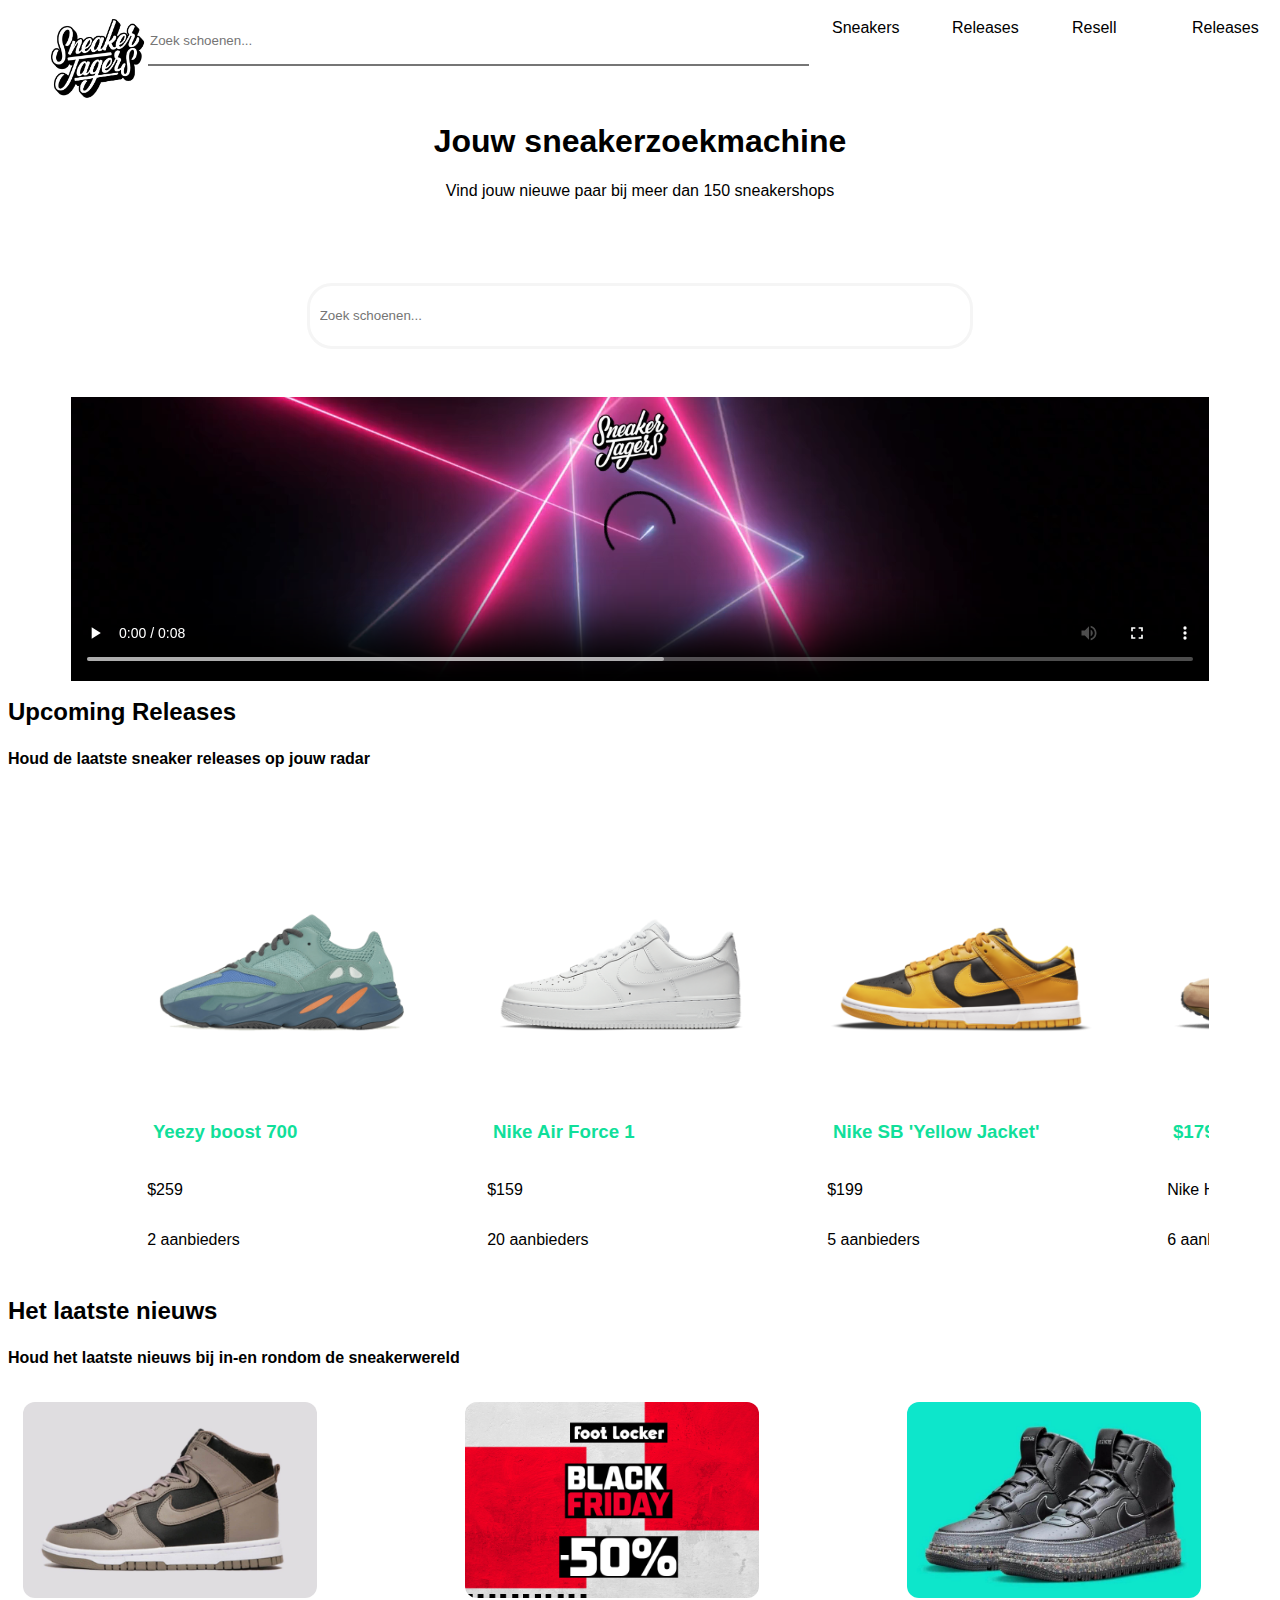
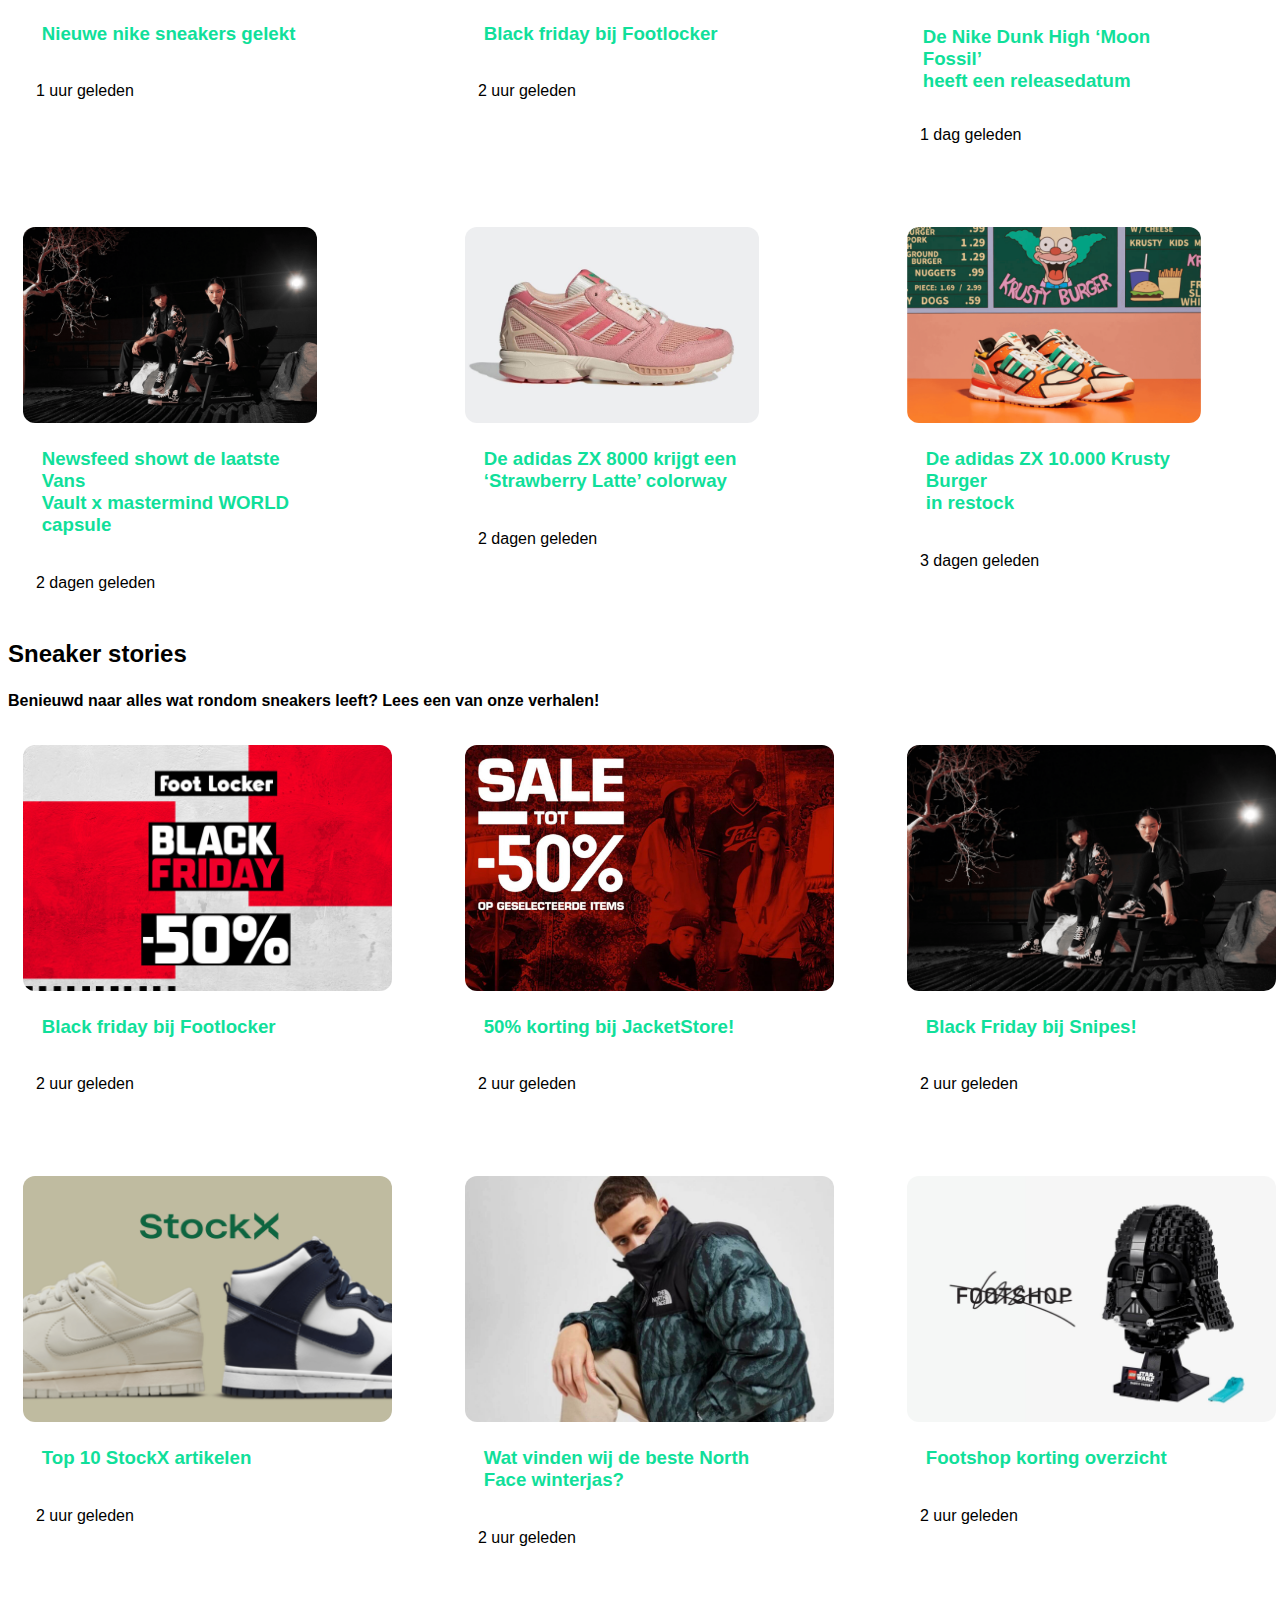
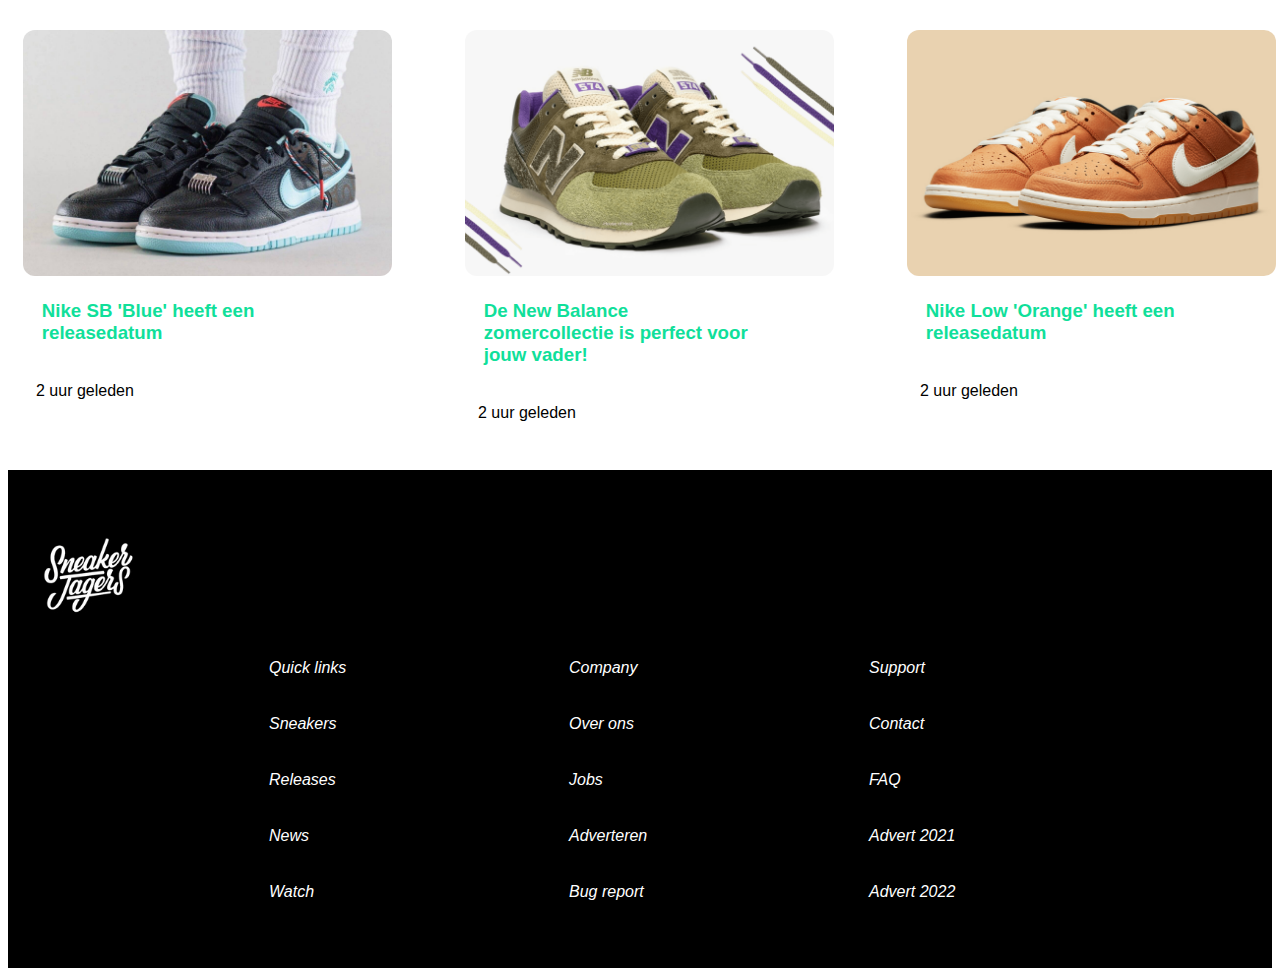
==== commit 0f930c47: "Add files via upload" ====
--- a/index2.html
+++ b/index2.html
@@ -1,306 +1,404 @@
 <!doctype html>
 <html lang="nl">
 <!--HEADER met metadata m.b.t. charset, viewport en stijlsheet-->
+
 <head>
 	<meta charset="UTF-8">
-	<meta name="author" content="jouw naam">
+	<meta name="author" content="Marijn Molenaar">
 	<meta name="viewport" content="width=device-width, initial-scale=1">
 	<title>Marijn's website</title>
 	<link href="styles/style.css" rel="stylesheet">
 	<link rel="icon" type="image/svg+xml" href="images/favicon.svg">
-</head>
+
+
 <body>
+	<header>
+
+		<!--Navigatiebalk-->
+		<button class="hamburger" id="hamburger">
+			Menu
+		</button>
+		<nav>
+			<ul class="navUl" id="navUl" lang="en">
+				<img src="images/logo.JPG" width="100px" alt="Logo">
+				<input type="text" size="80" placeholder="Zoek schoenen...">
+				<li>
+					<a href="#">Sneakers</a>
+				</li>
+				<li>
+					<a href="#">Releases</a>
+				</li>
+				<li>
+					<a href="#">Resell</a>
+				</li>
+				<li>
+					<a href="#">Releases</a>
+				</li>
+				<li>
+					<a href="#">Sale</a>
+				</li>
+				<li>
+					<a href="#">News</a>
+				</li>
+				<li>
+					<a href="#">Watch</a>
+				</li>
+			</ul>
+		</nav>
+	</header>
+
 	<main>
-		<!--Navigatiebalk-->
-	<button class="hamburger" id="hamburger">
-		Menu
-	</button>
-		<nav>
-			<ul class="navUl" id="navUl">
-				<li>
-					<a href="#">Sneakers</a>
-				</li>
-				<li>
-					<a href="#">Releases</a>
-				</li>
-				<li>
-					<a href="#">Resell</a>
-				</li>
-				<li>
-					<a href="#">Releases</a>
-				</li>
-				<li>
-					<a href="#">Sale</a>
-				</li>
-				<li>
-					<a href="#">News</a>
-				</li>
-				<li>
-					<a href="#">Watch</a>
-				</li>
-			</ul>
-		</nav>
 		<h1>Jouw sneakerzoekmachine</h1>
 		<p>Vind jouw nieuwe paar bij meer dan 150 sneakershops</p>
 		<!--Inputveld met aantal suggesties die relevant zijn voor de gebruiker
 	header main en footer toevoegen-->
-		<form>
-			<input type="text" list="suggesties" placeholder="Zoek schoenen...">
-			<datalist id="suggesties">
-				<option>Nike</option>
-				<option>Adidas</option>
-				<option>Jeezy</option>
-				<option>Air Jordan</option>
-				<option>Vans</option>
-				<option>New Balance</option>
-			</datalist>
-		</form>
+
+		<!--section 1-->
+		<section>
+			<form>
+				<input type="text" list="suggesties" placeholder="Zoek schoenen...">
+				<datalist id="suggesties">
+					<option>Nike</option>
+					<option>Adidas</option>
+					<option>Jeezy</option>
+					<option>Air Jordan</option>
+					<option>Vans</option>
+					<option>New Balance</option>
+				</datalist>
+			</form>
+		</section>
 		<!--Video met een aantal controls
 	video en form in sections binnen main
 	-->
-		<video controls>
-			<source src="images/black-friday.mp4" type="video/mp4">
-		</video>
-		<h2>Upcoming Releases</h2>
-		<strong>Houd de laatste sneaker releases op jouw radar</strong>
+
+		<!--section 2-->
+		<section>
+			<video controls>
+				<source src="images/black-friday.mp4" type="video/mp4">
+			</video>
+		</section>
+
+		<h2 lang="en">Upcoming Releases</h2>
+		<strong lang="nl">Houd de laatste sneaker releases op jouw radar</strong>
 		<!--Slideshow met aantal producten-->
-		<div>
-			<!--Product 1-->
-			<!--ul toevoegen
+		<!--Product 1-->
+		<!--ul toevoegen
 		li en a omwisselen
 		nth of type voor prijs
 		2e p = heading
 		-->
-			<ul>
-				<a href="#">
-					<li>
-						<img width="300" src="images/jeezy700.jpg" alt="Product afbeelding">
-						<h3>$259</h3>
+
+		<!--section 3-->
+		<section lang="nl">
+			<ul>
+				<li>
+					<a href="#">
 						<h3>Yeezy boost 700</h3>
-						<p>2 aanbieders</p>
-					</li>
-				</a>
-			</ul>
-			<!--Product 2-->
-			<ul>
-				<a href="#">
-					<li>
-						<img width="300" src="images/airforce1.jpg" alt="Product afbeelding" >
-						<h3>$159</h3>
+					</a>
+					<img width="300" src="images/jeezy700.jpg" alt="Product afbeelding">
+					<p>$259</p>
+					<p>2 aanbieders</p>
+				</li>
+
+				<!--Product 2-->
+
+				<li>
+					<a href="#">
 						<h3>Nike Air Force 1</h3>
-						<p>20 aanbieders</p>
-					</li>
-				</a>
-			</ul>
-			<!--Product 3-->
-			<ul>
-				<a href="#">
-					<li>
-						<img width="300" src="images/225925(1).jpg" alt="Product afbeelding">
-						<h3>$199</h3>
+					</a>
+					<img width="300" src="images/airforce1.jpg" alt="Product afbeelding">
+					<p>$159</p>
+					<p>20 aanbieders</p>
+				</li>
+
+
+				<!--Product 3-->
+
+
+				<li>
+					<a href="#">
 						<h3>Nike SB 'Yellow Jacket'</h3>
-						<p>5 aanbieders</p>
-					</li>
-				</a>
-			</ul>
-			<!--Product4-->
-			<ul>
-				<a href="#">
-					<li>
-						<img width="300" src="images/Huarache.jpg" alt="Product afbeelding">
+					</a>
+					<img width="300" src="images/225925(1).jpg" alt="Product afbeelding">
+					<p>$199</p>
+					<p>5 aanbieders</p>
+				</li>
+
+
+				<!--Product4-->
+
+
+				<li>
+					<a href="#">
 						<h3>$179</h3>
-						<h3>Nike Huarache</h3>
-						<p>6 aanbieders</p>
-					</li>
-				</a>
-			</ul>
-			<!--Product 5-->
-			<ul>
-				<a href="#">
-					<li>
-						<img width="300" src="images/jordan_brown.jpg" alt="Product afbeelding">
+					</a>
+					<img width="300" src="images/Huarache.jpg" alt="Product afbeelding">
+					<p>Nike Huarache</p>
+					<p>6 aanbieders</p>
+
+				</li>
+
+
+				<!--Product 5-->
+
+
+				<li>
+					<a href="#">
 						<h3>$499</h3>
-						<h3>Jordan Air 1 Browm</h3>
-						<p>1 aanbieder</p>
-					</li>
-				</a>
-			</ul>
-		</div>
+					</a>
+					<img width="300" src="images/jordan_brown.jpg" alt="Product afbeelding">
+					<p>Jordan Air 1 Browm</p>
+					<p>1 aanbieder</p>
+
+				</li>
+
+			</ul>
+		</section>
 		<!--Nieuwssectie-->
 		<h2> Het laatste nieuws</h2>
 		<strong>Houd het laatste nieuws bij in-en rondom de sneakerwereld</strong>
-		<selection>
+
+		<section lang="nl">
 			<!--RIj 1
 		section weg of vervangen
 		h2 en p binnen selection
 		-->
 			<ul>
-				<a href="#">
-					<li>
-						<img width="300" src="images/artikel1.jpg" alt="Product afbeelding">
-						<h3>
-							Nieuwe nike sneakers gelekt
-						</h3>
-						<p>1 uur geleden</p>
-					</li>
-				</a>
-			</ul>
-			<ul>
-				<a href="#">
-					<li>
-						<img width="300" src="images/artikel2.jpg" alt="Product afbeelding">
-						<h3>
-							Black friday bij Footlocker
-						</h3>
-						<p>2 uur geleden</p>
-					</li>
-				</a>
-			</ul>
-			<ul>
-				<a href="#">
-					<li>
-						<img width="300" src="images/artikel3.jpg" alt="Product afbeelding">
-						<h3>
-							De Nike Dunk High ‘Moon Fossil’ <br>
-							heeft een releasedatum
-						</h3>
-						<p>1 dag geleden</p>
-					</li>
-				</a>
-			</ul>
-		</selection>
-		<selection>
+				<li>
+					<a href="#">
+						<h3>Nieuwe nike sneakers gelekt</h3>
+					</a>
+					<img width="300" src="images/artikel1.jpg" alt="Product afbeelding">
+					<p>1 uur geleden</p>
+				</li>
+
+
+				<li>
+					<a href="#">
+						<h3>Black friday bij Footlocker</h3>
+					</a>
+					<img width="300" src="images/artikel2.jpg" alt="Product afbeelding">
+					<p>2 uur geleden</p>
+				</li>
+
+
+
+
+				<li>
+					<a href="#"></a>
+					<h3>
+						De Nike Dunk High ‘Moon Fossil’ <br>
+						heeft een releasedatum
+					</h3>
+					</a>
+					<img width="300" src="images/artikel3.jpg" alt="Product afbeelding">
+					<p>1 dag geleden</p>
+				</li>
+
+			</ul>
+		</section>
+		<section lang="nl">
 			<!--rij 2 -->
 			<ul>
-				<a href="#">
-					<li>
-						<img width="300" src="images/artikel4.png" alt="Product afbeelding">
+				<li>
+					<a href="#">
 						<h3>Newsfeed
-						showt de laatste Vans <br>Vault x mastermind WORLD capsule</h3>
-						<p>2 dagen geleden</p>
-					</li>
-				</a>
-			</ul>
-			<ul>
-				<a href="#">
-					<li>
-						<img width="300" src="images/artikel5.jpg" alt="Product afbeelding">
+							showt de laatste Vans <br>Vault x mastermind WORLD capsule</h3>
+					</a>
+					<img width="300" src="images/artikel4.png" alt="Product afbeelding">
+					<p>2 dagen geleden</p>
+				</li>
+
+
+
+				<li>
+					<a href="#">
 						<h3>De adidas ZX 8000 krijgt een <br>‘Strawberry Latte’ colorway</h3>
-						<p>2 dagen geleden</p>
-					</li>
-				</a>
-			</ul>
-			<ul>
-				<a href="#">
-					<li>
-						<img width="300" src="images/artikel6.png" alt="Product afbeelding">
+					</a>
+					<img width="300" src="images/artikel5.jpg" alt="Product afbeelding">
+					<p>2 dagen geleden</p>
+				</li>
+
+
+
+				<li>
+					<a href="#">
 						<h3>De adidas ZX 10.000 Krusty Burger<br>in restock</h3>
-						<p>3 dagen geleden</p>
-					</li>
-				</a>
-			</ul>
-		</selection>
+					</a>
+					<img width="300" src="images/artikel6.png" alt="Product afbeelding">
+					<p>3 dagen geleden</p>
+				</li>
+
+			</ul>
+		</section>
 		<h2>Sneaker stories</h2>
 		<strong>Benieuwd naar alles wat rondom sneakers leeft? Lees een van onze verhalen!</strong>
 		<!--Sneakerstory sectie-->
 		<!--Rij 1
 	main >selection >  h2 > p
 	-->
-		<selection>
-			<ul>
-				<a href="#">
-					<li>
-						<img width="400" src="images/story1.png" alt="Product afbeelding">
-						<h3>De Holiday Gift Guide van 100 Thieves bij StockX</h3>
-						<p>Door Lotte - 1 uur geleden</p>
-					</li>
-				</a>
-			</ul>
-			<ul>
-				<a href="#">
-					<li>
-						<img width="400" src="images/artikel2.jpg" alt="Product afbeelding">
-						<h3>Black Friday bij Footlocker</h3>
-						<p>Door Lotte - 1 uur geleden</p>
-					</li>
-				</a>
-			</ul>
-			<ul>
-				<a href="#">
-					<li>
-						<img width="400" src="images/artikel3.jpeg" alt="Product afbeelding">
-						<h3>Black Friday bij Snipes</h3>
-						<p>Door Eric - 2 uur geleden</p>
-					</li>
-				</a>
-			</ul>
-		</selection>
+		<section lang="nl">
+			<ul>
+
+				<li>
+					<a href="#">
+						<h3>Black friday bij Footlocker</h3>
+					</a>
+					<img width="375" src="images/artikel2.jpg" alt="Product afbeelding">
+					<p>2 uur geleden</p>
+				</li>
+
+
+
+				<li>
+					<a href="#">
+						<h3>50% korting bij JacketStore!</h3>
+					</a>
+					<img width="375" src="images/artikel3.jpeg" alt="Product afbeelding">
+					<p>2 uur geleden</p>
+				</li>
+
+
+
+				<li>
+					<a href="#">
+						<h3>Black Friday bij Snipes!</h3>
+					</a>
+					<img width="375" src="images/artikel4.png" alt="Product afbeelding">
+					<p>2 uur geleden</p>
+				</li>
+			</ul>
+		</section>
 		<!--Rij 2-->
-		<selection>
-			<ul>
-				<a href="#">
-					<li>
-						<img width="400" src="images/artikel4.png" alt="Product afbeelding">
-						<h3>Nieuwe collectie van Vans X Off-White</h3>
-						<p>Door Eric - 3 uur geleden</p>
-					</li>
-				</a>
-			</ul>
-			<ul>
-				<a href="#">
-					<li>
-						<img width="400" src="images/jordan_dark.PNG" alt="Product afbeelding">
-						<h3>Sneakpeak van nieuwe Jordan 1's release</h3>
-						<p>Door Sem - 4 uur geleden</p>
-					</li>
-				</a>
-			</ul>
-			<ul>
-				<a href="#">
-					<li>
-						<img width="400" src="images/NAKED-Copenhagen-x-New-Balance-Community-Pack.jpg" alt="Product afbeelding">
-						<h3>Bekijk hier de NAKED-Copenhagen X New Balance community keuze</h3>
-						<p>Door Lotte - 5 uur geleden</p>
-					</li>
-				</a>
-			</ul>
-		</selection>
-		<selection>
-			<ul>
-				<a href="#">
-				
-					<li>
-						<img width="400" src="images/Nike-Dunk-Low-Barber-Shop.jpg" alt="Product afbeelding">
-						<h3>Nike-Dunk-Low-Barber-Shop review</h3>
-						<p>Door Lotte - 5 uur geleden</p>
-					</li>
-				</a>
-			</ul>
-			<ul>
-				<a href="#">
-					<li>
-						<img width="400" src="images/Patta-x-Nike-Air-Max-1-Black-The-Wave-2.png" alt="Product afbeelding">
-						<h3>Bekijk hier de nieuwste schoenen collectie van Patta</h3>
-						<p>Door Eric - 9 uur geleden</p>
-					</li>
-				</a>
-			</ul>
-			<ul>
-				<a href="#">
-					<li>
-						<img width="400" src="images/story8.png" alt="Product afbeelding">
-						<h3>Nike SB 'Orange' review</h3>
-						<p>Door Sem - 9 uur geleden</p>
-					</li>
-				</a>
-			</ul>
-		</selection>
+		<section lang="nl">
+			<ul>
+				<li>
+					<a href="#">
+						<h3>Top 10 StockX artikelen</h3>
+					</a>
+					<img width="375" src="images/story1.png" alt="Product afbeelding">
+					<p>2 uur geleden</p>
+				</li>
+
+
+
+				<li>
+					<a href="#">
+						<h3>Wat vinden wij de beste North Face winterjas?</h3>
+					</a>
+					<img width="375" src="images/story4.jpg" alt="Product afbeelding">
+					<p>2 uur geleden</p>
+				</li>
+
+
+
+				<li>
+					<a href="#">
+						<h3>Footshop korting overzicht</h3>
+					</a>
+					<img width="375" src="images/story5.jpg" alt="Product afbeelding">
+					<p>2 uur geleden</p>
+				</li>
+			</ul>
+		</section>
+
+		<section lang="nl">
+			<ul>
+				<li>
+					<a href="#">
+						<h3>Nike SB 'Blue' heeft een releasedatum</h3>
+					</a>
+					<img width="375" src="images/story6.jpg" alt="Product afbeelding">
+					<p>2 uur geleden</p>
+				</li>
+
+
+
+				<li>
+					<a href="#">
+						<h3>De New Balance zomercollectie is perfect voor jouw vader!</h3>
+					</a>
+					<img width="375" src="images/story7.png" alt="Product afbeelding">
+					<p>2 uur geleden</p>
+				</li>
+
+
+
+				<li>
+					<a href="#">
+						<h3>Nike Low 'Orange' heeft een releasedatum</h3>
+					</a>
+					<img width="375" src="images/story8.png" alt="Product afbeelding">
+					<p>2 uur geleden</p>
+				</li>
+			</ul>
+		</section>
 	</main>
-	<footer>
-		<p>Gemaakt door Marijn Molenaar, met liefde </p>
-		<p>Website gebaseerd op de website van Sneakerjagers: https://www.sneakerjagers.com/ </p>
-		<p>Alle afbeeldingen komen van de website van sneakerjagers: https://www.sneakerjagers.com/ </p>
+	<footer lang="nl">
+		<img src="images/sneakerjagers_dark.png" width="100px" alt="Logo">
+		<section>
+			<ul>
+				<li>
+					<a href="#">
+						<P>Quick links</P>
+					</a>
+					<a href="#">
+						<P>Sneakers</P>
+					</a>
+					<a href="#">
+						<P>Releases</P>
+					</a>
+					<a href="#">
+						<P>News</P>
+					</a>
+					<a href="#">
+						<P>Watch</P>
+					</a>
+				</li>
+			</ul>
+
+			<ul>
+				<li>
+					<a href="#">
+						<P>Company</P>
+					</a>
+					<a href="#">
+						<P>Over ons</P>
+					</a>
+					<a href="#">
+						<P>Jobs</P>
+					</a>
+					<a href="#">
+						<P>Adverteren</P>
+					</a>
+					<a href="#">
+						<P>Bug report</P>
+					</a>
+				</li>
+			</ul>
+			<ul>
+				<li>
+					<a href="#">
+						<P>Support</P>
+					</a>
+					<a href="#">
+						<P>Contact</P>
+					</a>
+					<a href="#">
+						<P>FAQ</P>
+					</a>
+					<a href="#">
+						<P>Advert 2021</P>
+					</a>
+					<a href="#">
+						<P>Advert 2022</P>
+					</a>
+				</li>
+			</ul>
+		</section>
+
 	</footer>
 	<script src="scripts/script.js"></script>
 </body>
+
 </html>--- a/styles/style.css
+++ b/styles/style.css
@@ -6,7 +6,7 @@
 /*ZO selecteer je spesifieke elementen in een parent (parent-element binnen parent) */
 
 html{
-  font-family: Arial, Helvetica, sans-serif;
+  font-family: 'Poppins', Arial, Helvetica, sans-serif, Trebuchet;
   background: "images/background.png";
 }
 
@@ -41,6 +41,7 @@
 h3{
   color: var(--main-color);
   margin-left: 1em;
+
 }
 
 nav ul li a{
@@ -72,7 +73,7 @@
   cursor: pointer;
 }
 
-input{
+main section form input{
   width: 100%;
   display: flex;
   width: 50em;
@@ -85,6 +86,14 @@
   border: 3px solid var(--grey-color);
 }
 
+body header nav ul input{
+  height: 50px;
+  border-top: none;
+  border-left: none;
+  border-right: none;
+}
+
+
 input:hover{
   border: 3px solid var(--main-color);
   transition: .3s;
@@ -94,12 +103,6 @@
   border-left: 3px solid var(--main-color);
 }
 
-div:nth-of-type(1){
-  display: flex;
-  overflow-x:auto;
-  width: 100%;
- /* position: relative;*/
-}
 
 img{
   border-radius: 15px;
@@ -108,6 +111,10 @@
   
 }
 
+ul li img{
+  order: -1;
+}
+
 video{
   display: flex;
   margin: auto;
@@ -115,7 +122,7 @@
 }
 
 strong{
-  margin-top: 1em;
+  margin-top: 1em;    
   width: 300px;
  
 }
@@ -254,7 +261,7 @@
 }
 
 li section{
-
+  display: inline-block;
   font-weight: bolder;
   font-size: larger;
   flex-direction: column;
@@ -272,14 +279,27 @@
 
 }
 
+section{
+  display: flex;
+}
+
+
+
 div{
   width: 100%;
   background-color: var(--grey-color);
 }
 
 
-selection:nth-of-type(1){
-  display: flex;
+section:nth-of-type(1){
+justify-content: center;
+}
+/* video */
+
+
+section:nth-of-type(2){
+  display: flex;
+  flex-direction: row;
   justify-content:space-around; 
   width: 90%;
   margin: auto;
@@ -287,9 +307,10 @@
   padding-top: 1em;
   padding-bottom: 1em;
   background-color:var(--white-color);
-}
-
-selection:nth-of-type(2) {
+
+}
+/* nieuws 1e rij */
+section:nth-of-type(3) {
   display: flex;
   justify-content:space-around; 
   width: 90%;
@@ -297,57 +318,90 @@
   list-style: none;
   padding-top: 1em;
   padding-bottom: 1em;
-}
-
-selection:nth-of-type(3) {
-  display: flex;
-  justify-content:space-around; 
-  width: 100%;
-  background-color: var(--white-color);
-  list-style: none;
-  padding-top: 1em;
-  padding-bottom: 1em;
-}
-
-
-selection:nth-of-type(4) {
-  display: flex;  
-  justify-content:space-around; 
-  width: 100%;
-  background-color: var(--white-color);
-  list-style: none;
-  padding-top: 1em;
-  padding-bottom: 1em;
-}
-
-selection:nth-of-type(5) {
-  display: flex;
-  justify-content:space-around; 
-  width: 100%;
-  background-color: var(--white-color);
-  list-style: none;
-  padding-top: 1em;
-  padding-bottom: 1em;
-}
-
-selection:nth-of-type(6) {
-  display: flex;
-  justify-content:space-around; 
-  width: 100%;
+  overflow-x:auto;
+
+}
+
+/* nieuws 1e rij */
+section:nth-of-type(4) {
+  display: flex;
+  justify-content:space-around; 
+  width: 100%;
+  background-color: var(--white-color);
+  list-style: none;
+  padding-top: 1em;
+  padding-bottom: 1em;
   margin-left: -3em;
-  background-color: var(--white-color);
-  list-style: none;
-  padding-top: 1em;
-  padding-bottom: 1em;
-}
+}
+
+
+/* nieuws 2e rij */
+section:nth-of-type(5) {
+  display: flex;
+  justify-content:space-around; 
+  width: 100%;
+  background-color: var(--white-color);
+  list-style: none;
+  padding-top: 1em;
+  padding-bottom: 1em;
+  margin-left: -3em;
+
+}
+
+/* sneakerstories 1e rij */
+section:nth-of-type(6) {
+  display: flex;
+  justify-content:space-around; 
+  width: 100%;
+  margin-left: -3em;
+  background-color: var(--white-color);
+  list-style: none;
+  padding-top: 1em;
+  padding-bottom: 1em;
+
+}
+
+/* sneakerstories 2e rij */
+section:nth-of-type(7) {
+  display: flex;
+  justify-content:space-around; 
+  width: 100%;
+  margin-left: -3em;
+  background-color: var(--white-color);
+  list-style: none;
+  padding-top: 1em;
+  padding-bottom: 1em;
+
+}
+/* sneakerstories 3e rij */
+section:nth-of-type(8) {
+  display: flex;
+  justify-content:space-around; 
+  width: 100%;
+  margin-left: -3em;
+  background-color: var(--white-color);
+  list-style: none;
+  padding-top: 1em;
+  padding-bottom: 1em;
+
+}
+
+section:nth-of-type(9) {
+  border: 10px solid blue;
+
+}
+
+
 
 ul{
   width: 100%; 
   list-style: none;
-  margin-left: -1em;
+  display: flex;
+  width: 100%;
 }
 
 footer{
+
   padding: 2em;
   padding-top: 4em;
   color:var(--grey-color);
@@ -355,11 +409,53 @@
   font-style: italic;
 }
 
+footer ul{
+  width: 300px;
+  
+}
+
+footer section ul li a{
+  background-color: var(--black-color); 
+  color: var(--white-color);
+}
+
 .hamburger{
   display: none;
 }
 
-@media screen and (max-width:500px){
+@media (max-width:1200px){
+  main section form input{
+    width: 500px;
+  }
+
+  img{
+    width: 200px;
+  }
+
+  .sneakersMain ul {
+    width: 800px;
+    
+  }
+}
+
+@media (max-width:800px){
+  main section form input{
+    width: 500px;
+  }
+
+  img{
+    width: 200px;
+  }
+
+  .sneakersMain ul {
+    width: 500px;
+    
+  }
+
+
+}
+
+@media (max-width:500px){
 
   .hamburger{
     display: block;
@@ -373,58 +469,43 @@
 
   .navUl.show {
     display: flex;
-    background-color: var(--grey-color);
-  }
-
-  input{
-    width: 100%;
-  }
+  }
+
+
   
+  li{
+    display: inline-block;
+    flex-direction: column;
+  }
   
+  section{
+    margin: auto;
+  }
 
 /* index.html */
-  selection:nth-of-type(1) {
+/*
+  section:nth-of-type(1) {
     display: flex;
     flex-direction: column;
     margin: auto;
   }
-
-  selection:nth-of-type(2) {
+*/
+
+  section ul{
     display: flex;
     flex-direction: column;
     margin: auto;
-  }
-
-  selection:nth-of-type(3) {
-    display: flex;
-    flex-direction: column;
-    margin: auto;
-  }
-
-  selection:nth-of-type(4) {
-    display: flex;
-    flex-direction: column;
-    margin: auto;
-  }
-
-  selection:nth-of-type(5) {
-    display: flex;
-    flex-direction: column;
-    margin: auto;
-  }
-
-
-  /* sneakers.html */
+    margin-left: 2em;
+  }
+
   .sneakersMain ul {
     display: flex;
     flex-direction: column;
     margin: auto;
-  }
-
-  selection li img{
-    width: 100%;
-  }
-  selector selection{
+    
+  }
+
+  section{
     margin-left: 7em;
   }
 
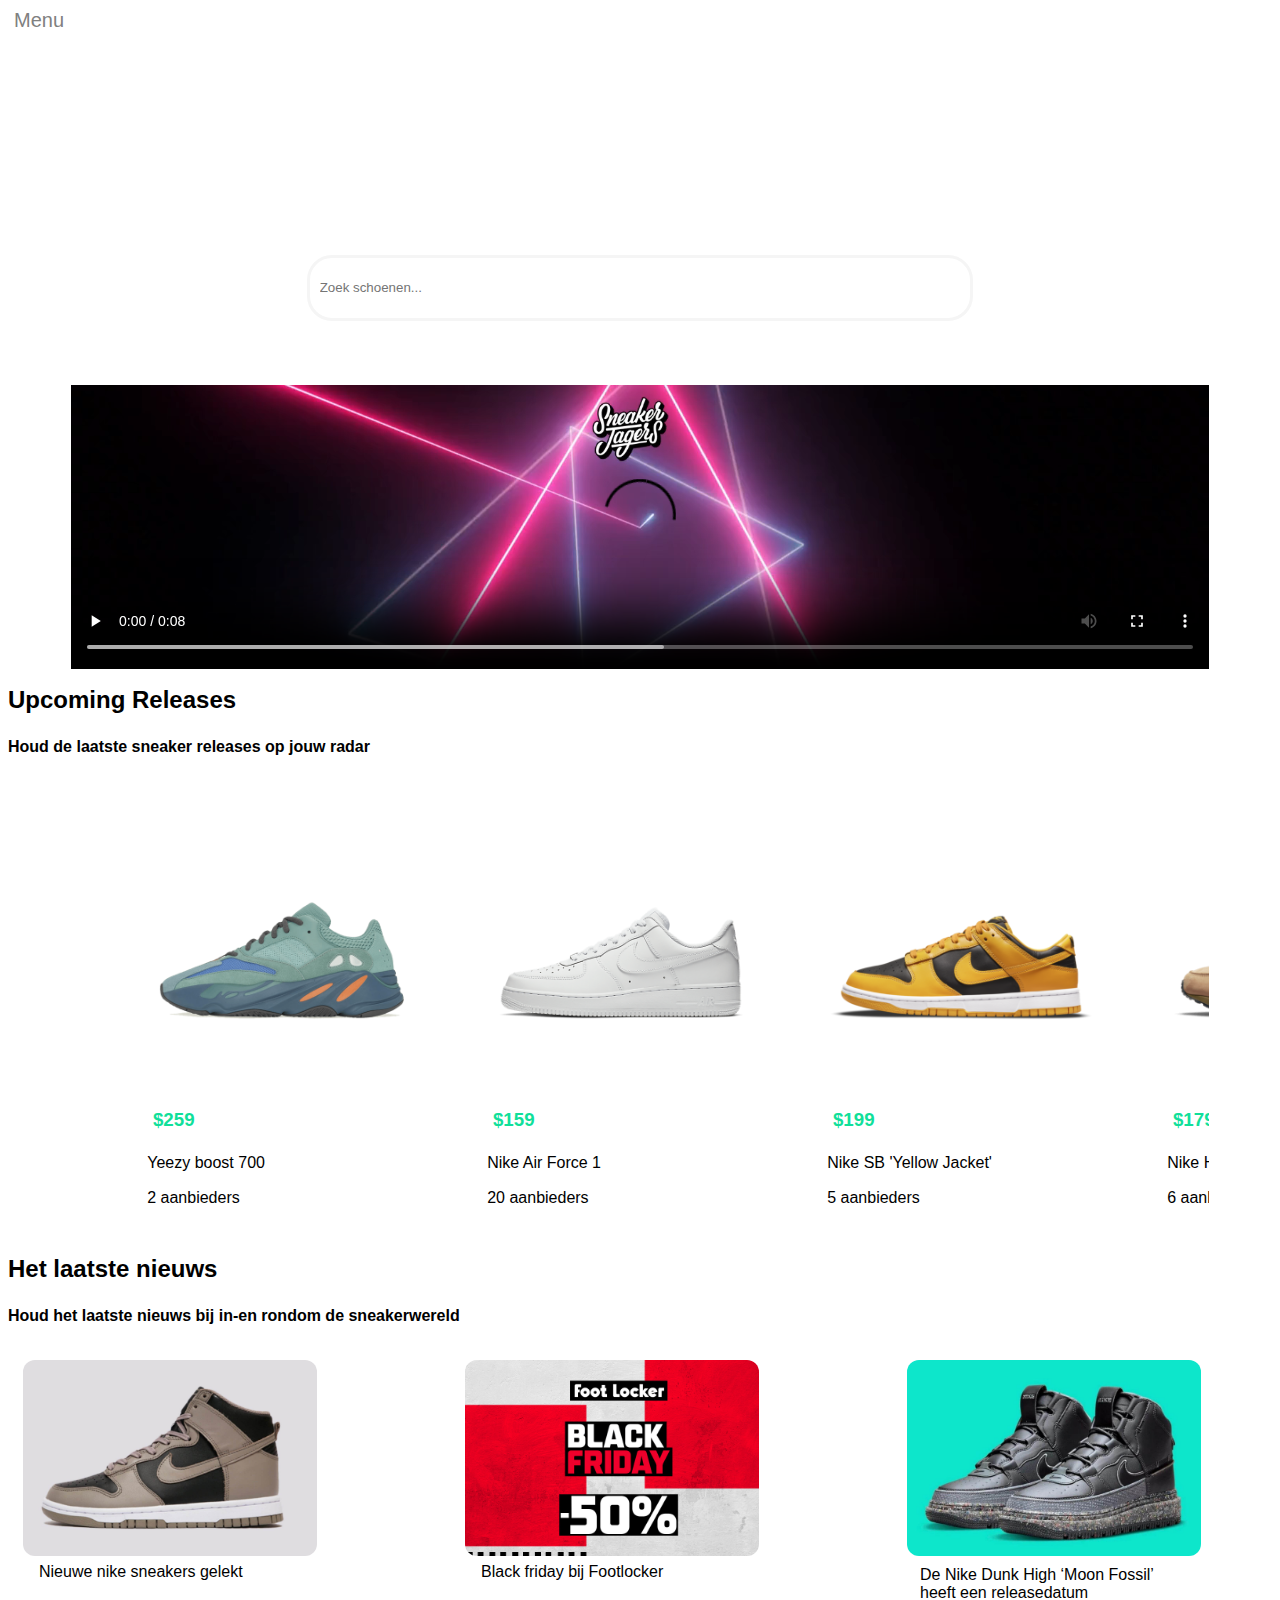
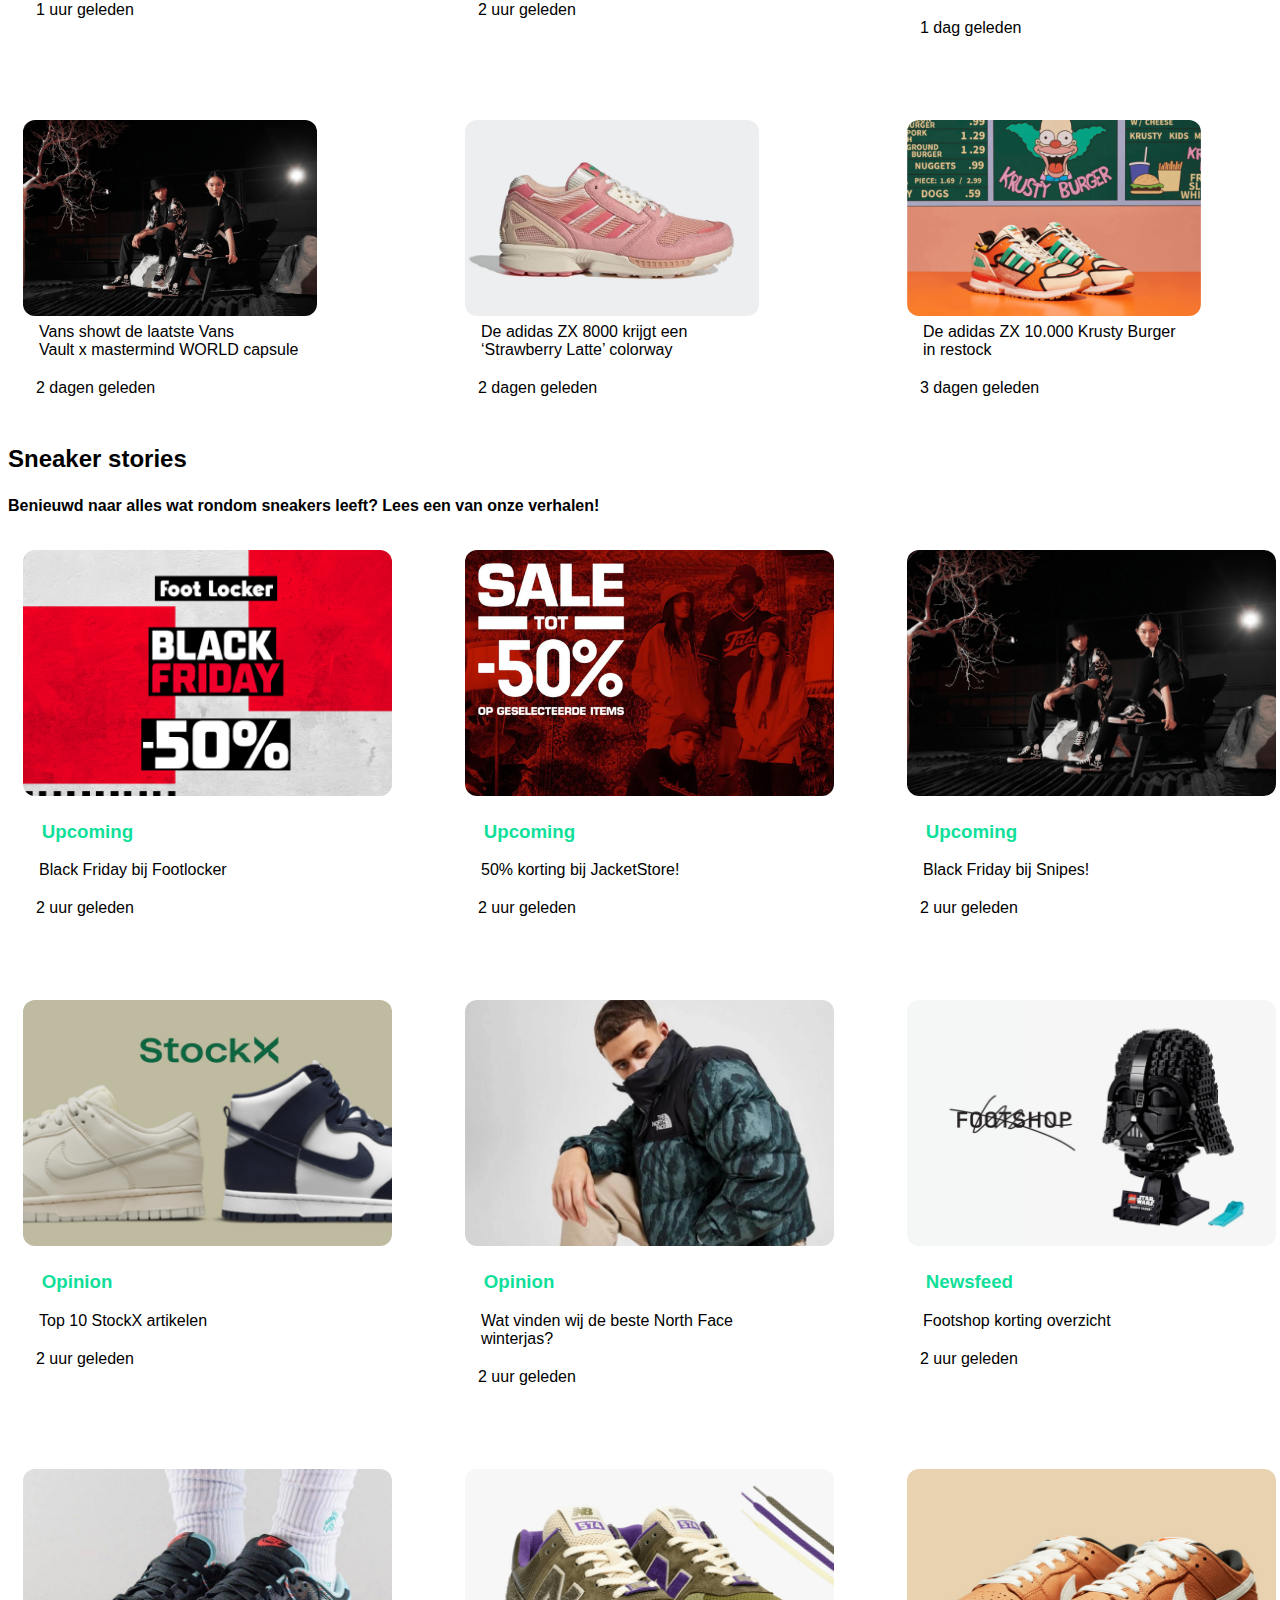
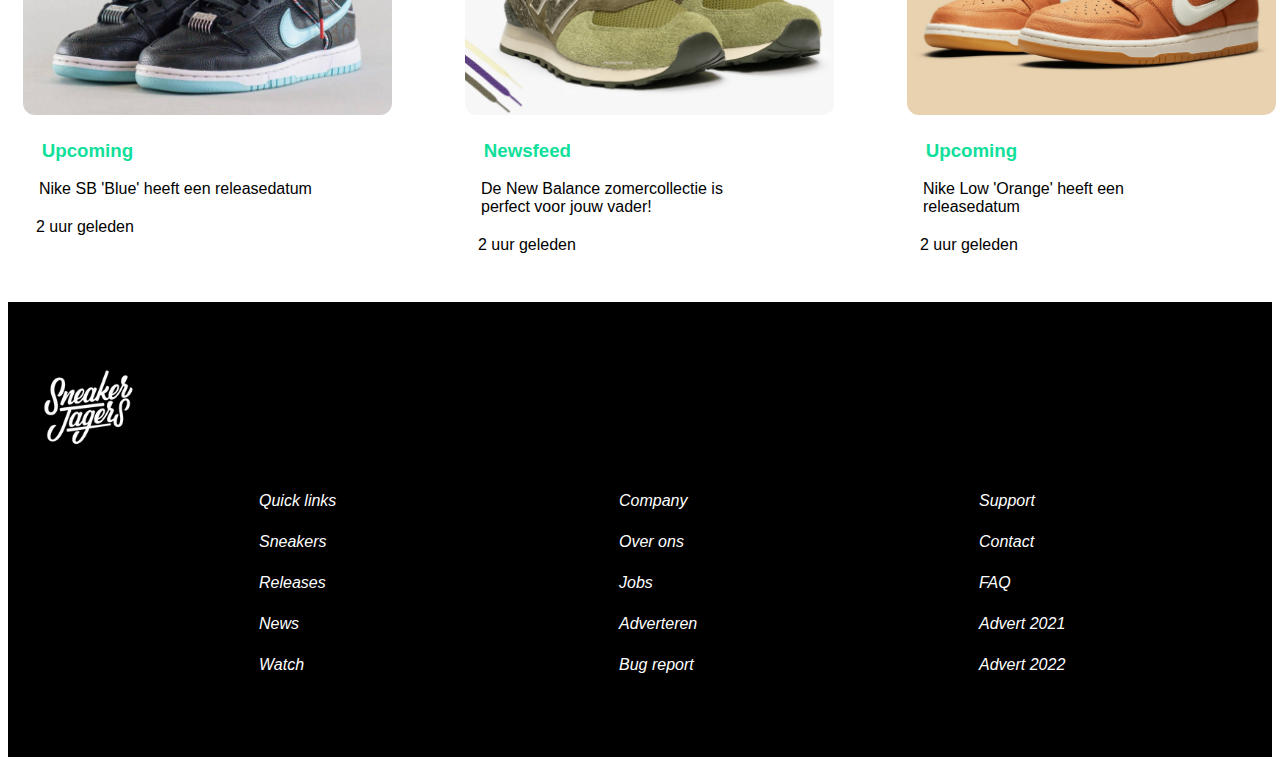
==== commit 3cd7aec1: "Add files via upload" ====
--- a/index2.html
+++ b/index2.html
@@ -48,25 +48,35 @@
 	</header>
 
 	<main>
-		<h1>Jouw sneakerzoekmachine</h1>
-		<p>Vind jouw nieuwe paar bij meer dan 150 sneakershops</p>
+
+
 		<!--Inputveld met aantal suggesties die relevant zijn voor de gebruiker
 	header main en footer toevoegen-->
 
+		<div class="heroImage">
+			<div class="heroContents">
+				<h1>Jouw sneakerzoekmachine</h1>
+				<p>Vind jouw nieuwe paar bij meer dan 150 sneakershops</p>
+				<section>
+					<form>
+						<input type="text" list="suggesties" placeholder="Zoek schoenen...">
+						<datalist id="suggesties">
+							<option>Nike</option>
+							<option>Adidas</option>
+							<option>Jeezy</option>
+							<option>Air Jordan</option>
+							<option>Vans</option>
+							<option>New Balance</option>
+						</datalist>
+					</form>
+				</section>
+			</div>
+		</div>
+
 		<!--section 1-->
-		<section>
-			<form>
-				<input type="text" list="suggesties" placeholder="Zoek schoenen...">
-				<datalist id="suggesties">
-					<option>Nike</option>
-					<option>Adidas</option>
-					<option>Jeezy</option>
-					<option>Air Jordan</option>
-					<option>Vans</option>
-					<option>New Balance</option>
-				</datalist>
-			</form>
-		</section>
+
+
+
 		<!--Video met een aantal controls
 	video en form in sections binnen main
 	-->
@@ -93,10 +103,10 @@
 			<ul>
 				<li>
 					<a href="#">
-						<h3>Yeezy boost 700</h3>
+						<h3>$259</h3>
 					</a>
 					<img width="300" src="images/jeezy700.jpg" alt="Product afbeelding">
-					<p>$259</p>
+					<p>Yeezy boost 700</p>
 					<p>2 aanbieders</p>
 				</li>
 
@@ -104,10 +114,10 @@
 
 				<li>
 					<a href="#">
-						<h3>Nike Air Force 1</h3>
+						<h3>$159</h3>
 					</a>
 					<img width="300" src="images/airforce1.jpg" alt="Product afbeelding">
-					<p>$159</p>
+					<p>Nike Air Force 1</p>
 					<p>20 aanbieders</p>
 				</li>
 
@@ -117,10 +127,11 @@
 
 				<li>
 					<a href="#">
-						<h3>Nike SB 'Yellow Jacket'</h3>
+						<h3>$199</h3>
+
 					</a>
 					<img width="300" src="images/225925(1).jpg" alt="Product afbeelding">
-					<p>$199</p>
+					<p>Nike SB 'Yellow Jacket'</p>
 					<p>5 aanbieders</p>
 				</li>
 
@@ -166,7 +177,7 @@
 			<ul>
 				<li>
 					<a href="#">
-						<h3>Nieuwe nike sneakers gelekt</h3>
+						<p>Nieuwe nike sneakers gelekt</p>
 					</a>
 					<img width="300" src="images/artikel1.jpg" alt="Product afbeelding">
 					<p>1 uur geleden</p>
@@ -175,7 +186,7 @@
 
 				<li>
 					<a href="#">
-						<h3>Black friday bij Footlocker</h3>
+						<p>Black friday bij Footlocker</p>
 					</a>
 					<img width="300" src="images/artikel2.jpg" alt="Product afbeelding">
 					<p>2 uur geleden</p>
@@ -186,10 +197,10 @@
 
 				<li>
 					<a href="#"></a>
-					<h3>
+					<p>
 						De Nike Dunk High ‘Moon Fossil’ <br>
 						heeft een releasedatum
-					</h3>
+					</p>
 					</a>
 					<img width="300" src="images/artikel3.jpg" alt="Product afbeelding">
 					<p>1 dag geleden</p>
@@ -202,8 +213,8 @@
 			<ul>
 				<li>
 					<a href="#">
-						<h3>Newsfeed
-							showt de laatste Vans <br>Vault x mastermind WORLD capsule</h3>
+						<p>Vans
+							showt de laatste Vans <br>Vault x mastermind WORLD capsule</p>
 					</a>
 					<img width="300" src="images/artikel4.png" alt="Product afbeelding">
 					<p>2 dagen geleden</p>
@@ -213,7 +224,7 @@
 
 				<li>
 					<a href="#">
-						<h3>De adidas ZX 8000 krijgt een <br>‘Strawberry Latte’ colorway</h3>
+						<p>De adidas ZX 8000 krijgt een <br>‘Strawberry Latte’ colorway</p>
 					</a>
 					<img width="300" src="images/artikel5.jpg" alt="Product afbeelding">
 					<p>2 dagen geleden</p>
@@ -223,7 +234,7 @@
 
 				<li>
 					<a href="#">
-						<h3>De adidas ZX 10.000 Krusty Burger<br>in restock</h3>
+						<p>De adidas ZX 10.000 Krusty Burger<br>in restock</p>
 					</a>
 					<img width="300" src="images/artikel6.png" alt="Product afbeelding">
 					<p>3 dagen geleden</p>
@@ -242,7 +253,8 @@
 
 				<li>
 					<a href="#">
-						<h3>Black friday bij Footlocker</h3>
+						<h3>Upcoming</h3>
+						<p>Black Friday bij Footlocker</p>
 					</a>
 					<img width="375" src="images/artikel2.jpg" alt="Product afbeelding">
 					<p>2 uur geleden</p>
@@ -252,7 +264,8 @@
 
 				<li>
 					<a href="#">
-						<h3>50% korting bij JacketStore!</h3>
+						<h3>Upcoming</h3>
+						<p>50% korting bij JacketStore!</p>
 					</a>
 					<img width="375" src="images/artikel3.jpeg" alt="Product afbeelding">
 					<p>2 uur geleden</p>
@@ -262,7 +275,8 @@
 
 				<li>
 					<a href="#">
-						<h3>Black Friday bij Snipes!</h3>
+						<h3>Upcoming</h3>
+						<p>Black Friday bij Snipes!</p>
 					</a>
 					<img width="375" src="images/artikel4.png" alt="Product afbeelding">
 					<p>2 uur geleden</p>
@@ -274,7 +288,8 @@
 			<ul>
 				<li>
 					<a href="#">
-						<h3>Top 10 StockX artikelen</h3>
+						<h3>Opinion</h3>
+						<p>Top 10 StockX artikelen</p>
 					</a>
 					<img width="375" src="images/story1.png" alt="Product afbeelding">
 					<p>2 uur geleden</p>
@@ -284,7 +299,8 @@
 
 				<li>
 					<a href="#">
-						<h3>Wat vinden wij de beste North Face winterjas?</h3>
+						<h3>Opinion</h3>
+						<p>Wat vinden wij de beste North Face winterjas?</p>
 					</a>
 					<img width="375" src="images/story4.jpg" alt="Product afbeelding">
 					<p>2 uur geleden</p>
@@ -294,7 +310,8 @@
 
 				<li>
 					<a href="#">
-						<h3>Footshop korting overzicht</h3>
+						<h3>Newsfeed</h3>
+						<p>Footshop korting overzicht</p>
 					</a>
 					<img width="375" src="images/story5.jpg" alt="Product afbeelding">
 					<p>2 uur geleden</p>
@@ -306,7 +323,8 @@
 			<ul>
 				<li>
 					<a href="#">
-						<h3>Nike SB 'Blue' heeft een releasedatum</h3>
+						<h3>Upcoming</h3>
+						<p>Nike SB 'Blue' heeft een releasedatum</p>
 					</a>
 					<img width="375" src="images/story6.jpg" alt="Product afbeelding">
 					<p>2 uur geleden</p>
@@ -316,7 +334,8 @@
 
 				<li>
 					<a href="#">
-						<h3>De New Balance zomercollectie is perfect voor jouw vader!</h3>
+						<h3>Newsfeed</h3>
+						<p>De New Balance zomercollectie is perfect voor jouw vader!</p>
 					</a>
 					<img width="375" src="images/story7.png" alt="Product afbeelding">
 					<p>2 uur geleden</p>
@@ -326,7 +345,8 @@
 
 				<li>
 					<a href="#">
-						<h3>Nike Low 'Orange' heeft een releasedatum</h3>
+						<h3>Upcoming</h3>
+						<p>Nike Low 'Orange' heeft een releasedatum</p>
 					</a>
 					<img width="375" src="images/story8.png" alt="Product afbeelding">
 					<p>2 uur geleden</p>
@@ -334,6 +354,7 @@
 			</ul>
 		</section>
 	</main>
+
 	<footer lang="nl">
 		<img src="images/sneakerjagers_dark.png" width="100px" alt="Logo">
 		<section>
@@ -398,6 +419,7 @@
 		</section>
 
 	</footer>
+
 	<script src="scripts/script.js"></script>
 </body>
 
--- a/styles/style.css
+++ b/styles/style.css
@@ -45,7 +45,9 @@
 }
 
 nav ul li a{
-  width: 80px;
+  padding: 1px;
+  margin-left: 1px;
+  margin-right: 1px;
 }
 
 nav ul li a:hover {
@@ -200,8 +202,8 @@
   width: 300px;
   display: flex;
   flex-direction: column;
-  margin-left: 20px;
-  margin-right: 20px;
+  margin-left: 40px;
+  margin-right: 40px;
   background-color: var(--white-color);
   border-radius: 5px;
 }
@@ -230,6 +232,7 @@
 
 nav ul a li{
   width: 300px;
+
 }
 
 button{
@@ -269,7 +272,7 @@
 }
 
 li p{
-  
+  margin-top: 1px;
   flex-direction: column;
   margin-left: 1em;
 }
@@ -284,20 +287,14 @@
 }
 
 
-
-div{
-  width: 100%;
-  background-color: var(--grey-color);
-}
+section:nth-of-type(3){
+justify-content: center;
+
+}
+/* video */
 
 
 section:nth-of-type(1){
-justify-content: center;
-}
-/* video */
-
-
-section:nth-of-type(2){
   display: flex;
   flex-direction: row;
   justify-content:space-around; 
@@ -306,23 +303,36 @@
   list-style: none;
   padding-top: 1em;
   padding-bottom: 1em;
-  background-color:var(--white-color);
-
-}
+
+}
+/* Schoenen slider */
+section:nth-of-type(2) {
+  display: flex;
+  justify-content:space-around; 
+  width: 90%;
+  margin: auto;
+  list-style: none;
+  padding-top: 1em;
+  padding-bottom: 1em;
+  overflow-x:auto;
+
+}
+
 /* nieuws 1e rij */
 section:nth-of-type(3) {
   display: flex;
   justify-content:space-around; 
-  width: 90%;
-  margin: auto;
-  list-style: none;
-  padding-top: 1em;
-  padding-bottom: 1em;
-  overflow-x:auto;
-
-}
-
-/* nieuws 1e rij */
+  width: 100%;
+  background-color: var(--white-color);
+  list-style: none;
+  padding-top: 1em;
+  padding-bottom: 1em;
+  margin-left: -3em;
+ 
+}
+
+
+/* nieuws 2e rij */
 section:nth-of-type(4) {
   display: flex;
   justify-content:space-around; 
@@ -332,23 +342,24 @@
   padding-top: 1em;
   padding-bottom: 1em;
   margin-left: -3em;
-}
-
-
-/* nieuws 2e rij */
+
+}
+
+/* sneakerstories 1e rij */
 section:nth-of-type(5) {
   display: flex;
   justify-content:space-around; 
   width: 100%;
-  background-color: var(--white-color);
-  list-style: none;
-  padding-top: 1em;
-  padding-bottom: 1em;
   margin-left: -3em;
-
-}
-
-/* sneakerstories 1e rij */
+  background-color: var(--white-color);
+  list-style: none;
+  padding-top: 1em;
+  padding-bottom: 1em;
+
+  
+}
+
+/* sneakerstories 2e rij */
 section:nth-of-type(6) {
   display: flex;
   justify-content:space-around; 
@@ -360,8 +371,7 @@
   padding-bottom: 1em;
 
 }
-
-/* sneakerstories 2e rij */
+/* sneakerstories 3e rij */
 section:nth-of-type(7) {
   display: flex;
   justify-content:space-around; 
@@ -373,23 +383,8 @@
   padding-bottom: 1em;
 
 }
-/* sneakerstories 3e rij */
-section:nth-of-type(8) {
-  display: flex;
-  justify-content:space-around; 
-  width: 100%;
-  margin-left: -3em;
-  background-color: var(--white-color);
-  list-style: none;
-  padding-top: 1em;
-  padding-bottom: 1em;
-
-}
-
-section:nth-of-type(9) {
-  border: 10px solid blue;
-
-}
+
+
 
 
 
@@ -410,8 +405,12 @@
 }
 
 footer ul{
-  width: 300px;
-  
+  width: 200px;
+  display: flex;;
+}
+
+footer ul li{
+  display: block;
 }
 
 footer section ul li a{
@@ -423,40 +422,27 @@
   display: none;
 }
 
-@media (max-width:1200px){
-  main section form input{
-    width: 500px;
-  }
-
-  img{
-    width: 200px;
-  }
-
-  .sneakersMain ul {
-    width: 800px;
-    
-  }
-}
-
-@media (max-width:800px){
-  main section form input{
-    width: 500px;
-  }
-
-  img{
-    width: 200px;
-  }
-
-  .sneakersMain ul {
-    width: 500px;
-    
-  }
-
-
-}
-
-@media (max-width:500px){
-
+h4{
+  color: var(--main-color);
+}
+
+
+
+.heroImage {
+	background: url(https://static.sneakerjagers.com/news/nl/2022/01/Nike-Dunk-High-Year-of-the-Tiger.png);
+	height: 50%;
+	background-position: center;
+	background-repeat: no-repeat;
+	position: relative;
+}
+
+.heroContents {
+	padding-top: 25px;
+	text-align: center;
+  color: var(--white-color);
+}
+
+@media (max-width: 1400px){
   .hamburger{
     display: block;
   }
@@ -470,26 +456,109 @@
   .navUl.show {
     display: flex;
   }
-
-
+}
+
+@media (max-width:1200px){
+  main section form input{
+    width: 500px;
+  }
+
+  img{
+    width: 200px;
+  }
+
+  .sneakersMain ul {
+    width: 800px;
+    
+  }
+
+
+
+ 
+  
+}
+
+@media (max-width:1000px){
+  .sneakersMain div{
+    overflow-x:auto;
+    
+  }
+}
+
+@media (max-width:800px){
+  main section form input{
+    width: 500px;
+  }
+
+  img{
+    width: 200px;
+  }
+
+  .sneakersMain ul {
+    width: 500px;
+    
+  }
+
+  section{
+    display: grid;
+  }
+
+  
+}
+
+@media (max-width:750px){
+ 
+  /* Schoenen slider */
+section:nth-of-type(2) {
+  overflow-x:auto;
+
+}
+
+/* nieuws 1e rij */
+section:nth-of-type(3) {
+  overflow-x:auto;
+}
+
+
+/* nieuws 2e rij */
+section:nth-of-type(4) {
+  overflow-x:auto;
+}
+
+/* sneakerstories 1e rij */
+section:nth-of-type(5) {
+  overflow-x:auto;
+}
+
+/* sneakerstories 2e rij */
+section:nth-of-type(6) {
+  overflow-x:auto;
+}
+/* sneakerstories 3e rij */
+section:nth-of-type(7) {
+  overflow-x:auto;
+}
+
+section:nth-of-type(8) {
+  display: inline-block;
+    flex-direction: column;
+    margin-bottom: 5px;
+}
+ 
+}
+
+@media only screen and (max-width:500px){
   
   li{
     display: inline-block;
     flex-direction: column;
+    margin-bottom: 5px;
   }
   
   section{
     margin: auto;
-  }
-
-/* index.html */
-/*
-  section:nth-of-type(1) {
-    display: flex;
-    flex-direction: column;
-    margin: auto;
-  }
-*/
+    width: 100%;
+  }
 
   section ul{
     display: flex;
@@ -509,8 +578,15 @@
     margin-left: 7em;
   }
 
-  div{
-    width: 300px;
-  }
-
+  .sneakersMain div{
+    overflow-x:unset;
+  }
+
+  footer ul li{
+    display: inline-block;
+    flex-direction: column;
+    margin-bottom: 5px;
+  }
+
+  
 }